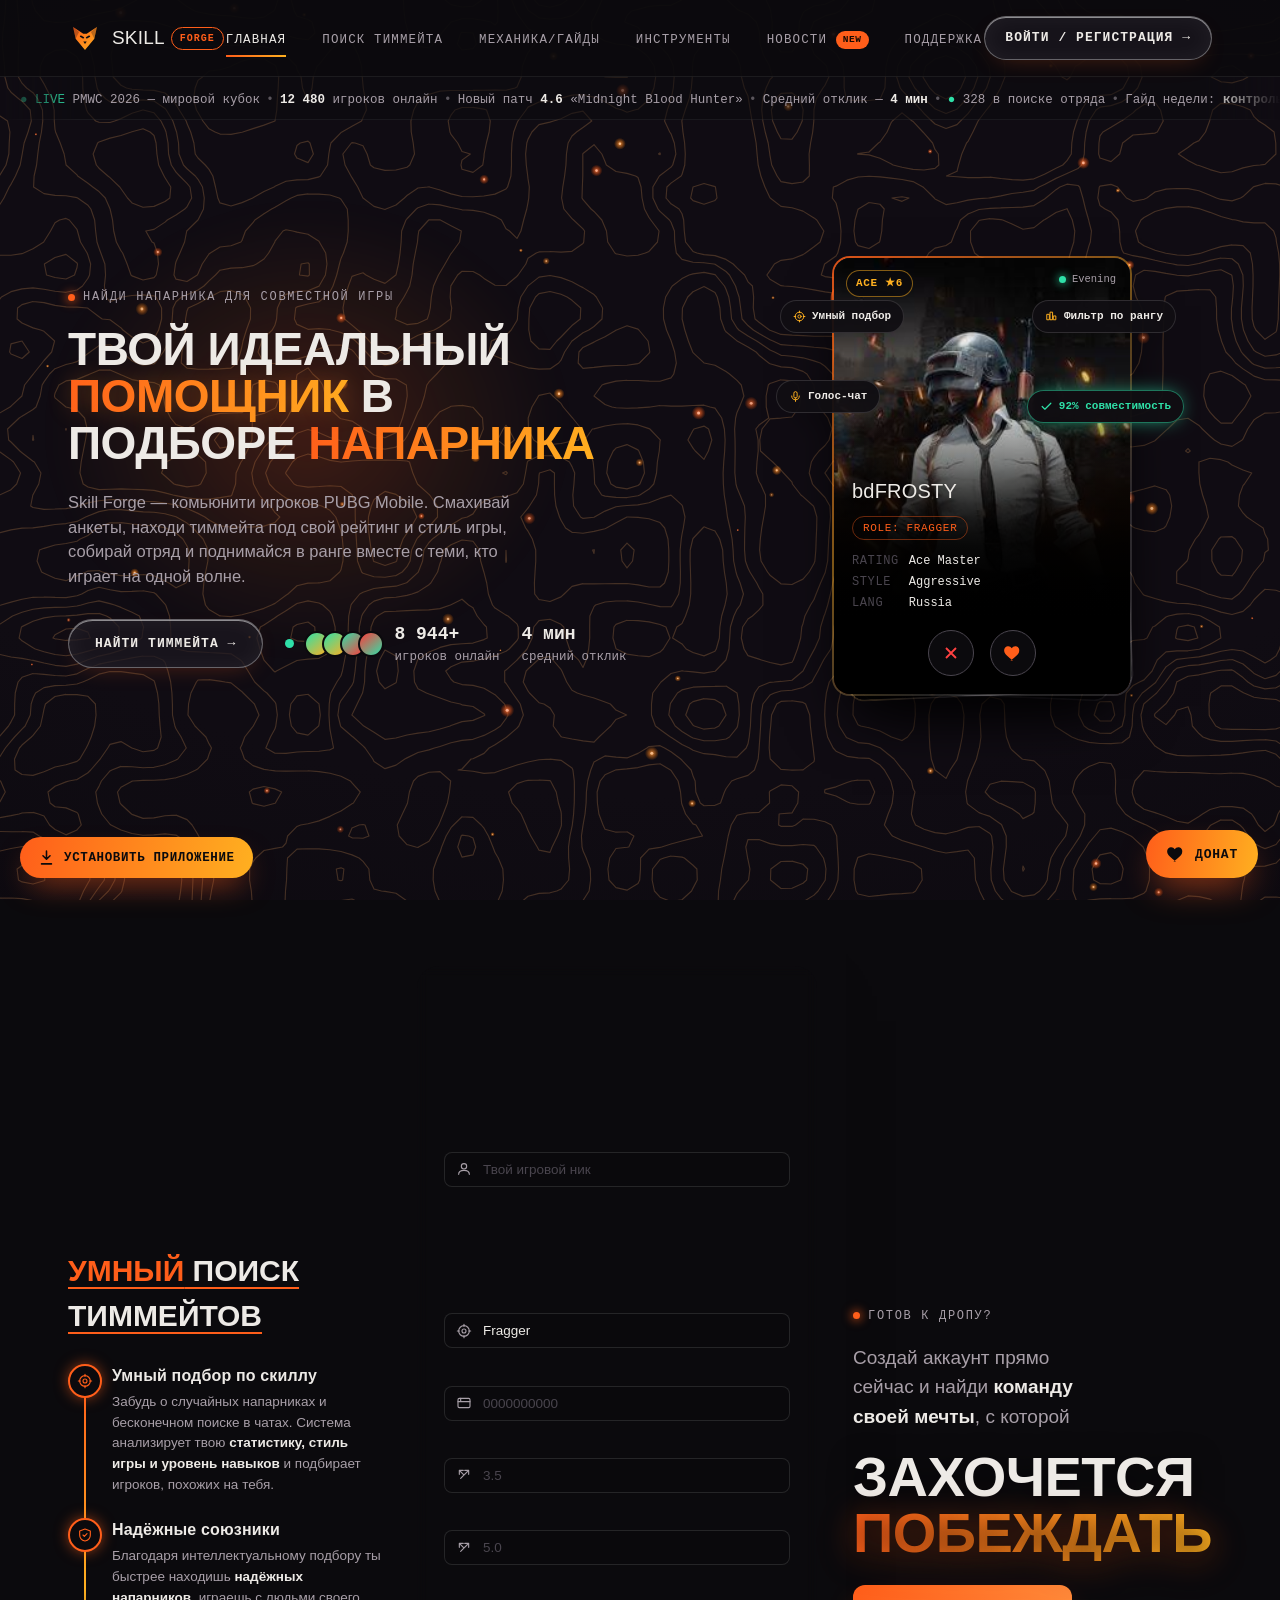
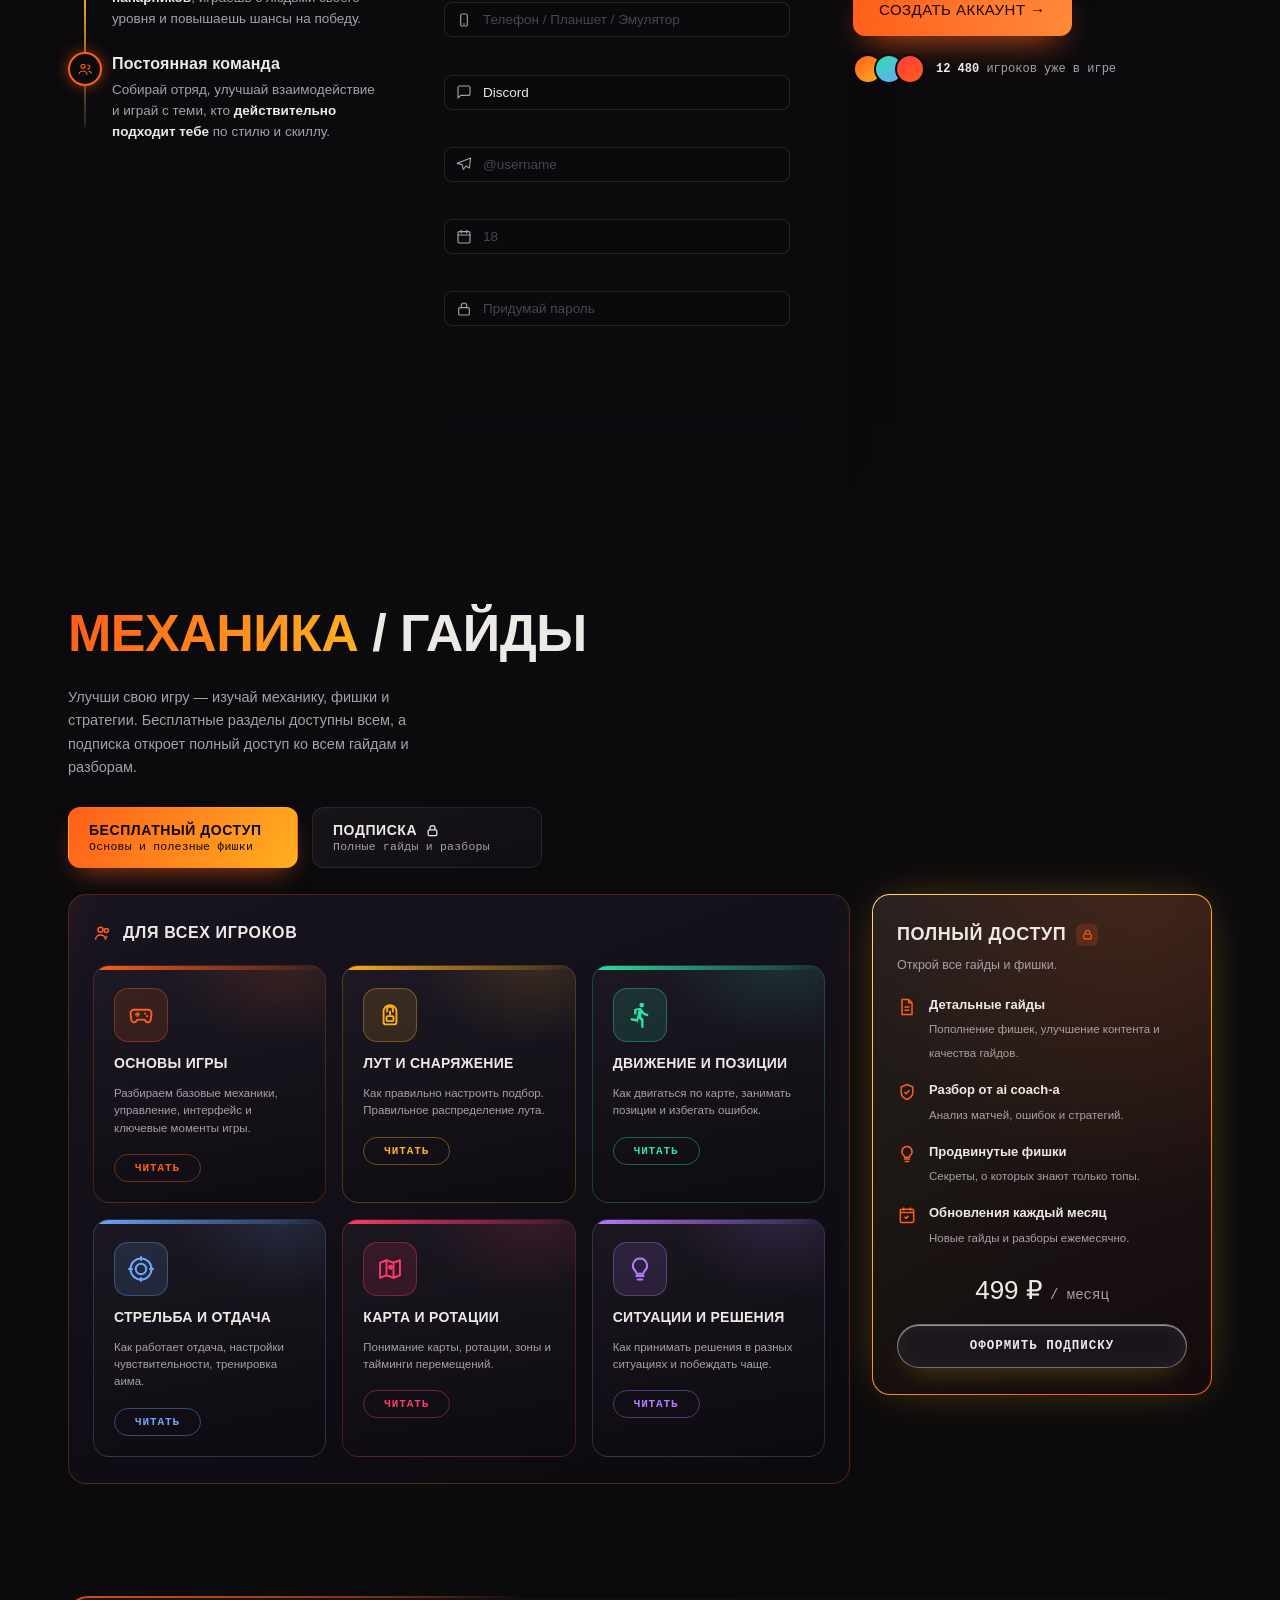
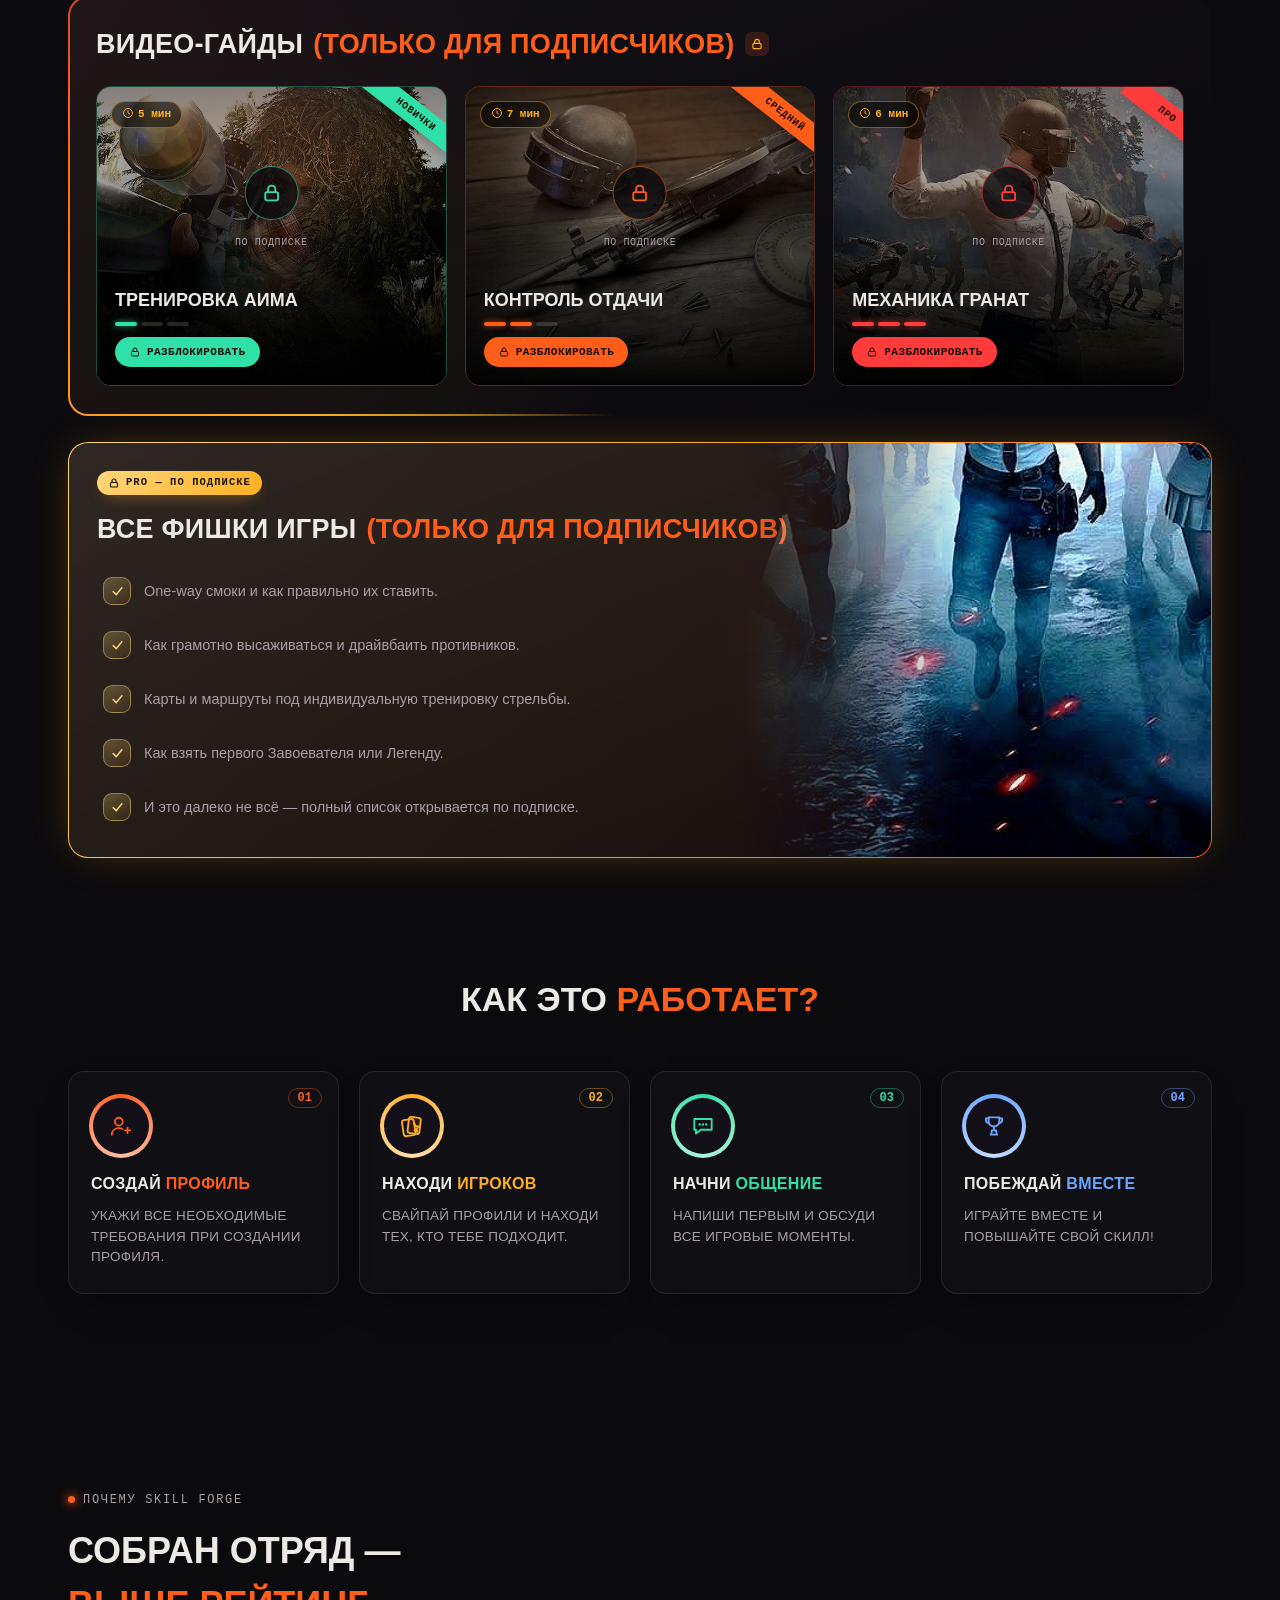
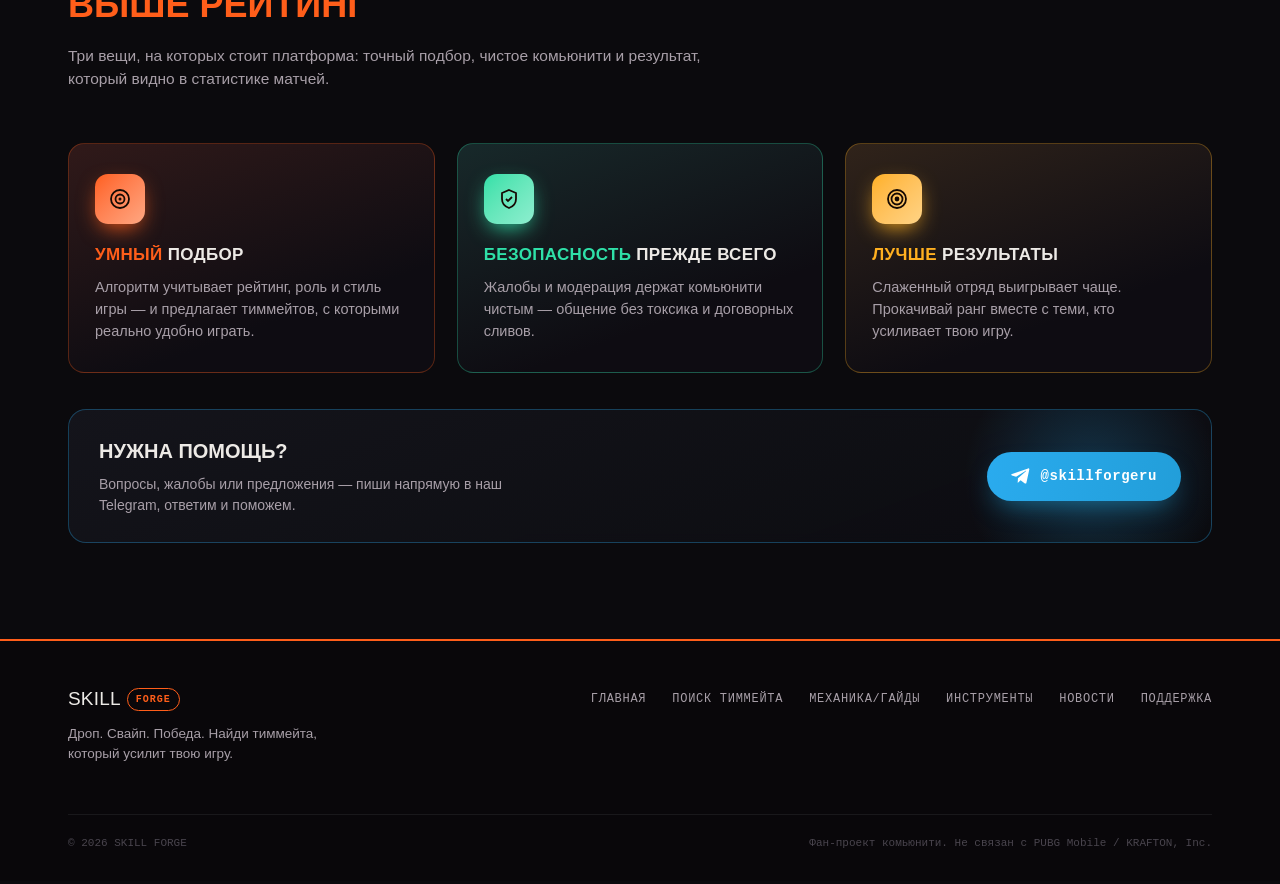
==== index.html @ 9597256e "Free guide 'Карта и ротации': read-modal content with highlighted key moments" ====
<!DOCTYPE html>
<html lang="ru">
<head>
<meta charset="UTF-8">
<meta name="viewport" content="width=device-width, initial-scale=1.0">
<meta http-equiv="Cache-Control" content="no-cache, no-store, must-revalidate">
<meta http-equiv="Pragma" content="no-cache">
<meta http-equiv="Expires" content="0">
<title>Skill Forge — найди тиммейта по скилу</title>
<meta name="description" content="Skill Forge — комьюнити игроков PUBG Mobile для подбора тиммейтов по рейтингу и стилю игры.">
<meta name="theme-color" content="#0b0a0d">
<link rel="manifest" href="manifest.json">
<link rel="icon" type="image/svg+xml" href="assets/favicon.svg">
<link rel="icon" type="image/png" sizes="192x192" href="assets/icon-192.png">
<link rel="apple-touch-icon" href="assets/apple-touch-icon.png">
<link rel="stylesheet" href="assets/site.css">
<script defer src="assets/site.js"></script>
<meta name="apple-mobile-web-app-capable" content="yes">
<meta name="mobile-web-app-capable" content="yes">
<meta name="apple-mobile-web-app-status-bar-style" content="black-translucent">
<meta name="apple-mobile-web-app-title" content="Skill Forge">
<meta property="og:type" content="website">
<meta property="og:site_name" content="Skill Forge">
<meta property="og:title" content="Skill Forge — найди тиммейта по скиллу в PUBG Mobile">
<meta property="og:description" content="Подбор напарников по рейтингу, роли и стилю игры. Плюс гайды, новости и киберспорт PUBG Mobile.">
<meta property="og:image" content="https://kostaysss.github.io/skill-forge/assets/og-image-fox.jpg">
<meta property="og:image:width" content="1200">
<meta property="og:image:height" content="630">
<meta property="og:url" content="https://kostaysss.github.io/skill-forge/">
<meta name="twitter:card" content="summary_large_image">
<meta name="twitter:title" content="Skill Forge — найди тиммейта по скиллу в PUBG Mobile">
<meta name="twitter:description" content="Подбор напарников по рейтингу, роли и стилю игры. Гайды, новости и киберспорт PUBG Mobile.">
<meta name="twitter:image" content="https://kostaysss.github.io/skill-forge/assets/og-image-fox.jpg">
<script>if('serviceWorker' in navigator){window.addEventListener('load',function(){navigator.serviceWorker.register('sw.js').catch(function(){});});}</script>
<script>/* enable scroll-reveal hidden state before first paint (skip if reduced motion) */
if(!(window.matchMedia && window.matchMedia('(prefers-reduced-motion: reduce)').matches)){document.documentElement.classList.add('reveal-on');}</script>
<style>
  :root{
    --void:#0b0a0d;
    --gunmetal:#17151a;
    --gunmetal-2:#211d24;
    --steel:#4a454e;
    --bone:#edeae6;
    --ash:#a89fa8;
    --signal:#ff5e1a;
    --ember:#ffb020;
    --alert:#ff4141;
    --intel:#2fe0a8;
    --grid-line: rgba(237,234,230,0.05);
    --font-display: "Arial Black", "Haettenschweiler", "Franklin Gothic Bold", "Segoe UI", sans-serif;
    --font-body: -apple-system, "Segoe UI", Roboto, "Helvetica Neue", Arial, sans-serif;
    --font-mono: "SF Mono", "Cascadia Code", "Consolas", "Roboto Mono", ui-monospace, monospace;
  }

  *{box-sizing:border-box;}
  html,body{margin:0;padding:0;}
  html{scroll-behavior:smooth;}
  .profile-card{scroll-margin-top:96px;}
  body{
    background:var(--void);
    color:var(--bone);
    font-family:var(--font-body);
    line-height:1.5;
    overflow-x:hidden;
    -webkit-font-smoothing:antialiased;
  }
  /* viewport-fixed base glow as its own layer (cheap: composited once, no scroll repaint) */
  body::before{content:"";position:fixed;inset:0;z-index:-3;pointer-events:none;
    background:radial-gradient(150% 120% at 50% 38%, #100c13 42%, #08070b 100%);}

  /* ---------- SITE BACKGROUND: topographic pattern behind embers ---------- */
  .bg-topo{position:fixed;inset:0;z-index:-2;pointer-events:none;opacity:0.22;}
  .bg-topo svg{position:absolute;inset:0;width:100%;height:100%;display:block;}
  .ember-global{
    position:fixed;inset:0;z-index:-1;
    width:100%;height:100%;
    pointer-events:none;
  }
  img{max-width:100%;display:block;}
  a{color:inherit;}
  button{font-family:inherit;}
  ::selection{background:var(--signal);color:var(--void);}

  a:focus-visible,button:focus-visible{
    outline:2px solid var(--ember);
    outline-offset:3px;
    border-radius:2px;
  }

  .wrap{
    max-width:1240px;
    margin:0 auto;
    padding:0 clamp(20px,4vw,48px);
  }

  .eyebrow{
    font-family:var(--font-mono);
    font-size:12px;
    letter-spacing:0.14em;
    text-transform:uppercase;
    color:var(--ash);
    display:inline-flex;
    align-items:center;
    gap:8px;
  }
  .eyebrow::before{
    content:"";
    width:7px;height:7px;
    border-radius:50%;
    background:var(--signal);
    box-shadow:0 0 10px 2px rgba(255,94,26,0.6);
  }

  .btn{
    font-family:var(--font-mono);
    font-size:13px;
    font-weight:700;
    letter-spacing:0.08em;
    text-transform:uppercase;
    text-decoration:none;
    border:none;
    cursor:pointer;
    display:inline-flex;
    align-items:center;
    gap:10px;
    padding:14px 26px;
    border-radius:999px;
    transition:transform .15s ease, filter .15s ease;
  }
  .btn:hover{transform:translateY(-2px);}
  .btn:active{transform:translateY(0);}
  /* glass buttons — transparent */
  .btn-primary{
    background:rgba(28,24,32,0.72);
    color:var(--bone);
    border:1px solid rgba(255,255,255,0.34);
    box-shadow:inset 0 1px 0 rgba(255,255,255,0.5), inset 0 0 22px rgba(255,255,255,0.05), 0 8px 24px -12px rgba(255,94,26,0.35);
  }
  .btn-primary:hover{background:rgba(255,94,26,0.16);border-color:rgba(255,255,255,0.55);}
  .btn-ghost{
    background:rgba(24,22,28,0.6);
    color:var(--bone);
    border:1px solid rgba(255,255,255,0.22);
    box-shadow:inset 0 1px 0 rgba(255,255,255,0.28);
  }
  .btn-ghost:hover{border-color:rgba(255,94,26,0.6);background:rgba(255,255,255,0.09);}

  /* ---------- NAV ---------- */
  .nav{
    position:sticky;top:0;z-index:200;
    background:rgba(11,10,13,0.94);
    border-bottom:1px solid rgba(237,234,230,0.08);
  }
  .nav .wrap{
    display:flex;align-items:center;justify-content:space-between;
    height:76px;
  }
  .brand{display:flex;align-items:center;gap:10px;text-decoration:none;}
  .brand-mark{width:34px;height:34px;flex:none;}
  .brand-word{
    font-family:var(--font-display);
    font-size:19px;
    letter-spacing:0.01em;
    color:var(--bone);
    display:flex;
    align-items:center;
    gap:6px;
  }
  .brand-word .tag{
    font-family:var(--font-mono);
    font-size:10px;
    font-weight:700;
    letter-spacing:0.1em;
    color:var(--signal);
    border:1px solid var(--signal);
    border-radius:999px;
    padding:3px 8px;
  }

  .nav-links{
    display:flex;gap:36px;list-style:none;margin:0;padding:0;
  }
  .nav-links a{
    font-family:var(--font-mono);
    font-size:12.5px;
    letter-spacing:0.09em;
    text-transform:uppercase;
    text-decoration:none;
    color:var(--ash);
    position:relative;
    padding-bottom:4px;
  }
  .nav-links a:hover{color:var(--bone);}
  .nav-links a.active{color:var(--bone);}
  .nav-links a.active::after{
    content:"";
    position:absolute;left:0;right:0;bottom:-6px;
    height:2px;
    background:linear-gradient(90deg,var(--signal),var(--ember));
  }
  .nav-actions{display:flex;align-items:center;gap:18px;}
  .nav-burger{display:none;background:none;border:1px solid var(--steel);color:var(--bone);padding:8px 10px;}

  @media (max-width:860px){
    .nav-links{display:none;}
    .nav-burger{display:inline-flex;}
  }

  /* ---------- HERO ---------- */
  .hero{
    position:relative;
    isolation:isolate;
    padding:76px 0 120px;
    background:transparent;
    overflow:hidden;
  }
  .hero .wrap{
    position:relative;
    display:grid;
    grid-template-columns:minmax(0,1fr) 460px;
    gap:40px;
    align-items:center;
  }
  @media (max-width:980px){
    .hero .wrap{grid-template-columns:1fr;}
  }

  .hero-copy h1{
    font-family:var(--font-display);
    font-size:clamp(28px,4vw,46px);
    line-height:1.03;
    letter-spacing:-0.01em;
    text-transform:uppercase;
    margin:18px 0 22px;
    text-wrap:balance;
  }
  .flame-text{
    background:linear-gradient(100deg,var(--signal),var(--ember));
    -webkit-background-clip:text;
    background-clip:text;
    color:transparent;
  }
  .hero-copy p{
    max-width:52ch;
    color:var(--ash);
    font-size:16.5px;
    margin:0 0 30px;
  }
  .hero-cta-row{display:flex;flex-wrap:wrap;align-items:center;gap:22px;}
  .hero-stats{
    display:flex;gap:22px;
    font-family:var(--font-mono);
    font-size:12.5px;
    color:var(--ash);
  }
  .hero-stats b{
    display:block;
    color:var(--bone);
    font-size:18px;
    font-variant-numeric:tabular-nums;
  }
  /* (4) forge glow behind title */
  .hero-forge{position:absolute;left:-4%;top:0;width:56%;height:82%;pointer-events:none;
    background:radial-gradient(closest-side,rgba(255,94,26,.20),rgba(255,120,20,.06) 46%,transparent 72%);filter:blur(14px);
    animation:heroBreathe 5.5s ease-in-out infinite;}
  @keyframes heroBreathe{0%,100%{opacity:.68;transform:scale(1);}50%{opacity:1;transform:scale(1.06);}}
  /* (1) role flip */
  .role-flip{display:inline-block;}
  .role-flip .rw{display:inline-block;background:linear-gradient(100deg,var(--signal),var(--ember));-webkit-background-clip:text;background-clip:text;color:transparent;animation:roleIn .5s ease;}
  @keyframes roleIn{0%{opacity:0;transform:translateY(.32em) rotateX(-40deg);}100%{opacity:1;transform:translateY(0) rotateX(0);}}
  /* (2) ignite on load */
  .flame-text.ignite{opacity:0;animation:heroIgnite .85s ease .1s forwards;}
  @keyframes heroIgnite{0%{opacity:0;filter:blur(7px);}60%{opacity:1;filter:blur(0);}100%{opacity:1;filter:blur(0);text-shadow:0 0 22px rgba(255,140,40,.3);}}
  /* (3) live online panel */
  .hero-online{display:flex;align-items:center;gap:10px;}
  .on-dot{width:9px;height:9px;border-radius:50%;background:var(--intel);flex-shrink:0;animation:onPulse 1.8s infinite;}
  @keyframes onPulse{0%{box-shadow:0 0 0 0 rgba(47,224,168,.5);}70%{box-shadow:0 0 0 8px rgba(47,224,168,0);}100%{box-shadow:0 0 0 0 rgba(47,224,168,0);}}
  .on-ava{display:flex;}
  .on-ava i{width:26px;height:26px;border-radius:50%;border:2px solid var(--void);margin-left:-8px;display:block;transition:transform .4s ease;}
  .on-ava i:first-child{margin-left:0;}
  @media (prefers-reduced-motion:reduce){
    .hero-forge,.on-dot{animation:none;}
    .flame-text.ignite{opacity:1;animation:none;}
    .role-flip .rw{animation:none;}
  }

  /* ---------- CARD STAGE ---------- */
  .stage{
    position:relative;
    height:560px;
    display:flex;
    align-items:center;
    justify-content:center;
  }
  .deck{
    position:relative;
    width:300px;height:440px;
    perspective:1100px;
  }
  /* floating feature badges around the deck (variant B) */
  .deck-fx{position:relative;width:300px;height:440px;max-width:100%;}
  .deck-fx .fb{position:absolute;z-index:20;display:inline-flex;align-items:center;gap:6px;white-space:nowrap;
    font-family:var(--font-mono);font-size:11px;font-weight:700;color:var(--bone);
    background:rgba(16,14,19,.94);border:1px solid rgba(237,234,230,.14);border-radius:20px;padding:7px 12px;
    box-shadow:0 12px 30px -14px #000;animation:deckFloat 4s ease-in-out infinite;}
  .deck-fx .fb svg{width:13px;height:13px;color:var(--ember);}
  .deck-fx .fb.match{color:var(--intel);border-color:rgba(47,224,168,.5);box-shadow:0 0 20px -6px var(--intel);}
  .deck-fx .fb.match svg{color:var(--intel);}
  @keyframes deckFloat{0%,100%{transform:translateY(0);}50%{transform:translateY(-8px);}}
  @media (prefers-reduced-motion:reduce){.deck-fx .fb{animation:none;}}
  @media (max-width:980px){.deck-fx .fb{display:none;}}
  .card{
    position:absolute;inset:0;
    border-radius:18px;
    border:2px solid transparent;
    background:
      linear-gradient(160deg, #1a1620 0%, #0a0810 60%, #000 100%) padding-box,
      linear-gradient(135deg, rgba(255,94,26,0.85), rgba(255,176,32,0.45) 42%, rgba(237,234,230,0.14) 72%) border-box;
    box-shadow:0 30px 60px -20px rgba(0,0,0,0.7);
    overflow:hidden;
    transition:transform 1.1s cubic-bezier(.22,.61,.28,1), opacity .3s ease-out, filter .3s ease-out;
    transform-style:preserve-3d;
    display:flex;
    flex-direction:column;
  }
  .card.leaving-right{transform:translate(520px,-24px) rotate(20deg) scale(0.9) !important;opacity:0;filter:blur(4px);}
  .card.leaving-left{transform:translate(-520px,-24px) rotate(-20deg) scale(0.9) !important;opacity:0;filter:blur(4px);}

  /* lively top card: animated glow border + cursor shine */
  .card.is-top{
    animation:cardGlow 3.4s ease-in-out infinite;
  }
  @keyframes cardGlow{
    0%,100%{box-shadow:0 30px 60px -20px rgba(0,0,0,0.7), 0 0 16px rgba(255,94,26,0.18);}
    50%{box-shadow:0 30px 60px -20px rgba(0,0,0,0.7), 0 0 36px rgba(255,94,26,0.42);}
  }
  .card.is-top::after{
    content:"";position:absolute;inset:0;z-index:6;pointer-events:none;
    border-radius:16px;
    background:radial-gradient(circle 200px at var(--mx,50%) var(--my,-10%), rgba(255,255,255,0.16), transparent 62%);
    opacity:0;transition:opacity .25s ease;
  }
  .card.is-top:hover::after{opacity:1;}
  @media (prefers-reduced-motion: reduce){
    .card.is-top{animation:none;}
  }

  .card-portrait{
    position:absolute;inset:0;
    background:
      radial-gradient(circle at 50% 30%, rgba(255,94,26,0.22), transparent 60%),
      linear-gradient(200deg, var(--steel), var(--void) 75%);
  }
  .card-portrait::after{display:none;}
  .card-portrait svg{
    position:absolute;top:36%;left:50%;
    transform:translate(-50%,-50%);
    width:64px;height:64px;color:rgba(237,234,230,0.55);
  }
  .card-photo{
    position:absolute;inset:0;
    width:100%;height:100%;
    object-fit:cover;
    object-position:50% 22%;
  }
  /* fade the photo itself into pure black toward the bottom */
  .card-portrait .photo-fade{
    position:absolute;inset:0;z-index:1;pointer-events:none;
    background:linear-gradient(180deg, transparent 0%, transparent 30%, rgba(0,0,0,0.35) 48%, rgba(0,0,0,0.85) 66%, #000 82%);
  }
  .rank-badge{
    position:absolute;top:12px;left:12px;
    font-family:var(--font-mono);
    font-size:11px;font-weight:700;letter-spacing:0.06em;
    background:rgba(11,10,13,0.65);
    border:1px solid rgba(255,176,32,0.5);
    color:var(--ember);
    padding:4px 9px;
    border-radius:999px;
    z-index:2;
  }
  .status-dot{
    position:absolute;top:14px;right:14px;
    display:flex;align-items:center;gap:6px;
    font-family:var(--font-mono);font-size:10.5px;color:var(--ash);
    z-index:2;
  }
  .status-dot::before{
    content:"";width:7px;height:7px;border-radius:50%;
    background:var(--intel);
    box-shadow:0 0 8px 1px rgba(47,224,168,0.7);
  }

  .card-info{
    position:absolute;left:0;right:0;bottom:0;
    min-height:60%;
    padding:70px 18px 18px;
    display:flex;flex-direction:column;gap:10px;
    background:linear-gradient(180deg, transparent 0%, rgba(0,0,0,0.25) 20%, rgba(0,0,0,0.72) 44%, rgba(0,0,0,0.94) 66%, #000 100%);
    z-index:2;
  }
  .card-info .nick{
    font-family:var(--font-display);
    font-size:20px;
    letter-spacing:0.01em;
    text-transform:none;
  }
  .role-pill{
    align-self:flex-start;
    font-family:var(--font-mono);
    font-size:11px;letter-spacing:0.06em;text-transform:uppercase;
    color:var(--signal);
    border:1px solid rgba(255,94,26,0.4);
    padding:3px 10px;border-radius:999px;
  }
  .stat-row{
    display:grid;
    grid-template-columns:auto 1fr;
    gap:3px 10px;
    font-family:var(--font-mono);
    font-size:12px;
    color:var(--ash);
    margin-top:2px;
  }
  .stat-row span:nth-child(odd){color:var(--steel);text-transform:uppercase;letter-spacing:0.05em;}
  .stat-row span:nth-child(even){color:var(--bone);}

  .card-actions{
    margin-top:auto;
    display:flex;justify-content:center;gap:16px;
    padding-top:8px;
  }
  .act{
    width:46px;height:46px;border-radius:50%;
    display:flex;align-items:center;justify-content:center;
    border:1px solid var(--steel);
    background:var(--void);
    cursor:pointer;
    transition:transform .15s ease, border-color .15s ease, background .15s ease;
  }
  .act svg{width:20px;height:20px;}
  .act.pass{color:var(--alert);}
  .act.pass:hover{border-color:var(--alert);transform:scale(1.08);}
  .act.like{color:var(--signal);}
  .act.like:hover{border-color:var(--signal);background:rgba(255,94,26,0.08);transform:scale(1.08);}
  .act:disabled{opacity:0.4;cursor:default;transform:none;}

  /* ---------- SEARCH / PROFILE ---------- */
  .search{
    position:relative;
    background:transparent;
    padding:90px 0 100px;
    overflow:hidden;
  }
  .search .wrap{
    position:relative;
    display:grid;
    grid-template-columns:1fr 400px 1fr;
    gap:36px;
    align-items:center;
  }
  @media (max-width:1080px){
    .search .wrap{grid-template-columns:1fr;gap:48px;justify-items:center;text-align:center;}
  }

  .search-copy h2{
    font-family:var(--font-display);
    font-size:clamp(22px,2.6vw,30px);
    text-transform:uppercase;
    margin:0 0 26px;
    text-decoration:underline;
    text-decoration-color:var(--signal);
    text-underline-offset:6px;
    text-decoration-thickness:2px;
    text-wrap:balance;
  }
  .search-copy h2 em{color:var(--signal);font-style:normal;}
  /* timeline presentation (variant D) */
  .search-timeline{position:relative;padding-left:44px;max-width:46ch;}
  .search-timeline::before{content:"";position:absolute;left:16px;top:16px;bottom:16px;width:2px;background:linear-gradient(180deg,var(--signal),var(--ember) 60%,rgba(74,69,78,.4));}
  @media (max-width:1080px){.search-timeline{margin-inline:auto;}}
  .search-point{
    position:relative;margin-bottom:22px;text-align:left;
  }
  .search-point:last-child{margin-bottom:0;}
  .search-point .pico{
    position:absolute;left:-44px;top:0;width:34px;height:34px;flex:none;
    padding:7px;border-radius:50%;color:var(--signal);
    background:var(--void);border:2px solid var(--signal);
    box-shadow:0 0 14px rgba(255,94,26,0.55);
  }
  .search-point .pt-t{display:block;font-family:var(--font-display);font-size:16px;letter-spacing:.01em;color:var(--bone);margin-bottom:4px;}
  .search-point p{
    margin:0;color:var(--ash);font-size:13.5px;line-height:1.55;
  }
  .search-point p b{color:var(--bone);font-weight:700;}

  .profile-card{
    position:relative;
    width:100%;max-width:400px;
    border-radius:22px;
    padding:26px 26px 30px;
    background:linear-gradient(160deg, rgba(44,39,50,0.34), rgba(16,14,20,0.5));
    backdrop-filter:blur(6px) saturate(1.1);
    -webkit-backdrop-filter:blur(6px) saturate(1.1);
    border:1px solid rgba(255,255,255,0.16);
    box-shadow:
      0 30px 70px -25px rgba(0,0,0,0.85),
      inset 0 1px 0 rgba(255,255,255,0.22),
      inset 0 0 30px rgba(255,176,32,0.04);
    overflow:hidden;
    text-align:left;
  }
  .profile-card::after{
    content:"";position:absolute;inset:0;
    background:
      linear-gradient(135deg, rgba(255,255,255,0.1) 0%, transparent 30%),
      radial-gradient(circle at 82% 16%, rgba(255,94,26,0.16), transparent 55%);
    pointer-events:none;
    z-index:1;
    mix-blend-mode:screen;
  }
  /* slanted header banner (variant C) */
  .profile-head{
    position:relative;z-index:2;
    display:flex;align-items:center;gap:10px;
    font-family:var(--font-display);
    font-size:17px;letter-spacing:0.08em;text-transform:uppercase;
    color:var(--void);
    margin:-26px -26px 20px;
    padding:22px 26px 32px;
    background:linear-gradient(115deg, var(--signal), var(--ember));
    clip-path:polygon(0 0, 100% 0, 100% 70%, 0 100%);
    box-shadow:0 10px 26px -14px rgba(255,94,26,0.6);
  }
  .profile-head svg{width:21px;height:21px;color:var(--void);}
  .profile-form{position:relative;z-index:1;display:flex;flex-direction:column;gap:14px;}
  .profile-form[hidden]{display:none !important;}
  .pfield{display:flex;flex-direction:column;gap:6px;}
  .pfield label{
    font-family:var(--font-mono);
    font-size:11.5px;letter-spacing:0.05em;
    color:var(--ash);text-transform:uppercase;
  }
  .pfield input, .pfield select{
    font-family:var(--font-body);
    font-size:13.5px;
    color:var(--bone);
    background:rgba(11,10,13,0.55);
    border:1px solid rgba(237,234,230,0.12);
    border-radius:8px;
    padding:9px 12px;
    outline:none;
    transition:border-color .15s ease, box-shadow .15s ease;
  }
  .pfield input::placeholder{color:var(--steel);}
  .pfield input:focus, .pfield select:focus{
    border-color:var(--signal);
    box-shadow:0 0 0 3px rgba(255,94,26,0.14);
  }
  .pf-in{position:relative;width:100%;}
  .pf-in .pf-ic{position:absolute;left:12px;top:50%;transform:translateY(-50%);width:16px;height:16px;color:var(--ash);pointer-events:none;transition:color .15s ease;z-index:1;}
  .pf-in input, .pf-in select{width:100%;padding-left:38px;}
  .pf-in:focus-within .pf-ic{color:var(--signal);}
  .pfield select{appearance:none;cursor:pointer;
    background-image:linear-gradient(45deg,transparent 50%,var(--ash) 50%),linear-gradient(135deg,var(--ash) 50%,transparent 50%);
    background-position:calc(100% - 16px) 50%, calc(100% - 11px) 50%;
    background-size:5px 5px, 5px 5px;background-repeat:no-repeat;
  }
  .profile-form .btn{margin-top:8px;justify-content:center;}

  .photo-up{display:flex;align-items:center;gap:12px;}
  .photo-thumb{width:52px;height:52px;border-radius:12px;flex:none;background:rgba(11,10,13,0.6) center/cover no-repeat;border:1px solid rgba(237,234,230,0.14);}
  .photo-pick{font-family:var(--font-mono);font-size:12px;letter-spacing:0.05em;text-transform:uppercase;color:var(--bone);background:var(--gunmetal-2);border:1px solid var(--steel);border-radius:999px;padding:9px 16px;cursor:pointer;transition:border-color .15s ease;}
  .photo-pick:hover{border-color:var(--signal);}

  .search-cta{
    position:relative;
    display:flex;align-items:center;
    min-height:320px;
  }
  .cta-inner{
    position:relative;z-index:1;
    display:flex;flex-direction:column;align-items:flex-start;
    gap:18px;
    max-width:360px;
  }
  .cta-lead{
    margin:0;
    font-size:clamp(15px,1.5vw,19px);
    line-height:1.55;
    font-weight:500;
    color:var(--ash);
    max-width:26ch;
    text-wrap:balance;
  }
  .cta-lead b{color:var(--bone);font-weight:700;}
  .cta-head{
    margin:0;
    font-family:var(--font-display);
    font-size:clamp(36px,4.4vw,56px);
    line-height:1.0;
    letter-spacing:-0.01em;
    text-transform:uppercase;
    color:var(--bone);
    text-wrap:balance;
    text-shadow:0 6px 28px rgba(0,0,0,0.7);
  }
  .cta-head em{
    display:inline-block;
    font-style:normal;
    background:linear-gradient(100deg,var(--signal),var(--ember));
    -webkit-background-clip:text;background-clip:text;color:transparent;
    filter:drop-shadow(0 2px 14px rgba(255,94,26,0.35));
  }
  .cta-btn{display:inline-flex;align-items:center;gap:9px;font-family:var(--font-display);font-size:15px;letter-spacing:.03em;text-transform:uppercase;padding:14px 26px;border-radius:12px;cursor:pointer;border:none;text-decoration:none;
    background:linear-gradient(100deg,var(--signal),#ff8a3a);color:#160a03;box-shadow:0 14px 34px -14px var(--signal);transition:transform .15s ease,box-shadow .2s ease;}
  .cta-btn:hover{transform:translateY(-2px);box-shadow:0 20px 42px -14px var(--signal);}
  .cta-proof{display:flex;align-items:center;gap:11px;}
  .cta-proof .cav{display:flex;}
  .cta-proof .cav i{width:30px;height:30px;border-radius:50%;border:2px solid var(--void);margin-left:-9px;display:block;}
  .cta-proof .cav i:first-child{margin-left:0;}
  .cta-proof span{font-family:var(--font-mono);font-size:12px;color:var(--ash);}
  .cta-proof b{color:var(--bone);}
  .cta-btn{margin-top:6px;}
  @media (max-width:1080px){
    .search-cta{justify-content:center;}
    .cta-inner{align-items:center;text-align:center;}
    .cta-lead{max-width:34ch;}
  }

  /* ---------- FAINT IMAGE DECOR (parachutes / crate / soldier) ---------- */
  /* subtle themed images scattered across section backgrounds */
  .bg-decor{
    position:absolute;
    pointer-events:none;user-select:none;
    z-index:0;
    opacity:0.3;
    filter:grayscale(0.28) brightness(0.82) contrast(1.03) drop-shadow(0 12px 22px rgba(0,0,0,0.5));
    will-change:transform;
  }
  .bg-decor.float-a{animation:paraFloat 10s ease-in-out infinite;}
  .bg-decor.float-b{animation:paraFloat 13s ease-in-out infinite reverse;}
  .bg-decor.float-c{animation:paraDrift 16s ease-in-out infinite;}
  @keyframes paraFloat{
    0%,100%{transform:translateY(0) rotate(-2deg);}
    50%{transform:translateY(-24px) rotate(2deg);}
  }
  @keyframes paraDrift{
    0%,100%{transform:translate(0,0) rotate(1.5deg);}
    50%{transform:translate(-16px,-20px) rotate(-2deg);}
  }
  @media (prefers-reduced-motion: reduce){
    .bg-decor{animation:none !important;}
  }
  /* keep section content above the faint decor */
  .hero .wrap,.search .wrap,.howto .wrap,.features .wrap{position:relative;z-index:1;}
  .features{overflow:hidden;}

  /* real soldier render behind the profile form */
  .profile-figure{
    position:absolute;inset:0;z-index:0;
    overflow:hidden;border-radius:20px;
  }
  .profile-figure img{
    position:absolute;inset:0;z-index:0;
    width:100%;height:100%;
    object-fit:cover;object-position:50% 18%;
    opacity:0.46;
    filter:brightness(0.58) contrast(1.2) saturate(0.95);
  }
  .profile-figure::before{
    content:"";position:absolute;inset:0;z-index:1;
    background:
      radial-gradient(ellipse 70% 50% at 60% 28%, rgba(255,120,30,0.3), transparent 60%),
      radial-gradient(ellipse 120% 80% at 50% 50%, transparent 45%, rgba(11,10,13,0.78) 100%);
  }
  .profile-card .profile-form,
  .profile-card .profile-head,
  .profile-card .pc-tabs{position:relative;z-index:2;}
  .profile-card::after{z-index:1;}
  /* login / register tab switch inside the card */
  .pc-tabs{
    display:flex;gap:6px;margin-bottom:18px;padding:5px;border-radius:12px;
    background:rgba(11,10,13,0.6);border:1px solid rgba(237,234,230,0.1);
  }
  .pc-tab{
    flex:1;font-family:var(--font-mono);font-size:12px;font-weight:700;letter-spacing:0.05em;text-transform:uppercase;
    padding:9px 10px;border-radius:8px;border:none;cursor:pointer;
    background:transparent;color:var(--ash);transition:background .18s ease,color .18s ease;
  }
  .pc-tab:hover{color:var(--bone);}
  .pc-tab.active{background:linear-gradient(120deg,var(--signal),var(--ember));color:var(--void);}
  .pc-error{margin:0;font-size:12.5px;color:#ff5b5b;font-family:var(--font-mono);}
  .pc-hint{margin:2px 0 0;font-size:12px;color:var(--ash);text-align:center;}
  /* darken form fields so they stay readable over the figure */
  .profile-card .pfield input,
  .profile-card .pfield select{
    background:rgba(11,10,13,0.72);
    backdrop-filter:blur(2px);
  }

  /* ---------- HOW IT WORKS (4 steps) ---------- */
  .howto{
    position:relative;
    background:transparent;
    padding:20px 0 96px;
    overflow:hidden;
  }
  .howto .wrap{position:relative;z-index:1;}
  .howto-title{
    font-family:var(--font-display);
    font-size:clamp(22px,3vw,34px);
    text-transform:uppercase;
    text-align:center;
    margin:0 0 46px;
  }
  .howto-title em{color:var(--signal);font-style:normal;}
  .howto-grid{
    display:grid;
    grid-template-columns:repeat(4,1fr);
    gap:20px;
    align-items:stretch;
  }
  @media (max-width:1080px){.howto-grid{grid-template-columns:repeat(2,1fr);gap:26px;}}
  @media (max-width:560px){.howto-grid{grid-template-columns:1fr;}}
  .hcell{position:relative;}
  .hstep{
    --c:var(--signal);
    position:relative;height:100%;
    background:rgba(22,20,27,0.5);
    backdrop-filter:blur(6px) saturate(1.1);-webkit-backdrop-filter:blur(6px) saturate(1.1);
    border:1px solid rgba(237,234,230,0.1);
    border-radius:16px;
    padding:24px 22px 26px;
    overflow:hidden;
    box-shadow:0 16px 34px -18px rgba(0,0,0,0.75);
    transition:transform .28s cubic-bezier(.2,.8,.2,1), border-color .28s ease, box-shadow .28s ease;
  }
  .hsweep,.htick,.harrow{display:none !important;}
  /* animated scan-line sweep across the top */
  .hsweep{
    position:absolute;top:0;left:16px;right:16px;height:3px;
    border-radius:0 0 3px 3px;overflow:hidden;
    background:rgba(255,94,26,0.15);z-index:3;pointer-events:none;
    transition:left .28s ease, right .28s ease, background .28s ease;
  }
  .hsweep::after{
    content:"";position:absolute;top:0;left:-40%;width:40%;height:100%;
    background:linear-gradient(90deg, transparent, var(--ember), var(--signal), transparent);
    animation:hsweep 2.6s linear infinite;
  }
  @keyframes hsweep{0%{left:-40%;}100%{left:100%;}}
  /* corner ticks */
  .htick{position:absolute;width:9px;height:9px;border-color:var(--signal);pointer-events:none;z-index:3;transition:width .28s ease, height .28s ease, box-shadow .28s ease;}
  .htick.ht1{top:12px;left:12px;border-top:2px solid;border-left:2px solid;border-radius:4px 0 0 0;}
  .htick.ht2{bottom:12px;right:12px;border-bottom:2px solid;border-right:2px solid;border-radius:0 0 4px 0;}
  .hcell:hover .hstep{
    transform:translateY(-6px);
    border-color:color-mix(in srgb, var(--c) 45%, transparent);
    box-shadow:0 26px 44px -18px rgba(0,0,0,0.8), 0 0 26px -14px var(--c);
  }
  .hstep .hhead{
    display:block;
    margin-bottom:16px;
  }
  .hstep .hnum{
    position:absolute;top:16px;right:16px;z-index:2;
    font-family:var(--font-mono);
    font-size:12px;font-weight:700;line-height:1;
    background:none;-webkit-background-clip:border-box;background-clip:border-box;
    color:var(--c);-webkit-text-fill-color:var(--c);
    border:1px solid color-mix(in srgb, var(--c) 40%, transparent);border-radius:20px;padding:3px 9px;
    font-variant-numeric:tabular-nums;text-shadow:none;
  }
  /* lively icon badge */
  .hicon-badge{
    position:relative;
    width:60px;height:60px;flex:none;
    display:flex;align-items:center;justify-content:center;
    border-radius:50%;
    color:var(--c);background:none;border:none;box-shadow:none;
    transition:transform .28s cubic-bezier(.2,.8,.2,1);
  }
  .hicon-badge::before{
    content:"";position:absolute;inset:-2px;border-radius:50%;
    background:conic-gradient(from 0deg, var(--c), color-mix(in srgb, var(--c) 40%, #fff), var(--c));
    animation:hembSpin 5s linear infinite;
  }
  .hicon-badge::after{content:"";position:absolute;inset:2px;border-radius:50%;background:#141019;}
  .hicon-badge svg{width:26px;height:26px;position:relative;z-index:1;}
  @keyframes hembSpin{to{transform:rotate(360deg);}}
  .hcell:hover .hicon-badge{transform:translateY(-2px) scale(1.06);}
  @media (prefers-reduced-motion: reduce){.hicon-badge::before{animation:none;}}
  .hstep h4{
    font-family:var(--font-body);
    font-size:16px;font-weight:800;text-transform:uppercase;letter-spacing:0.02em;
    margin:0 0 10px;
  }
  .hstep h4 em{color:var(--c);font-style:normal;}
  .hstep p{color:var(--ash);font-size:13.5px;margin:0;text-transform:uppercase;letter-spacing:0.02em;line-height:1.5;}
  /* connector node sitting cleanly in the gap (not clipped) */
  .harrow{
    position:absolute;right:-25px;top:50%;transform:translateY(-50%);
    width:30px;height:30px;border-radius:50%;z-index:5;
    display:flex;align-items:center;justify-content:center;
    background:linear-gradient(135deg, var(--signal), var(--ember));
    color:var(--void);
    box-shadow:0 6px 16px rgba(0,0,0,0.5), 0 0 12px rgba(255,94,26,0.35);
    border:2px solid #0e0c10;
  }
  .harrow svg{width:15px;height:15px;}
  @media (max-width:1080px){.harrow{display:none;}}
  @media (prefers-reduced-motion: reduce){
    .hicon-badge{animation:none;}
    .hsweep::after{animation:none;}
    .hstep,.hcell:hover .hstep{transition:none;}
  }

  /* ---------- GUIDES / MECHANICS ---------- */
  .guides{
    position:relative;
    background:transparent;
    padding:70px 0 96px;
    overflow:hidden;
  }
  .guides .wrap{position:relative;z-index:1;}
  .guides-figure{
    position:absolute;top:3%;right:1%;width:340px;max-width:40%;
    z-index:0;pointer-events:none;user-select:none;
    opacity:0.5;
    filter:brightness(0.9) contrast(1.05) saturate(0.9) drop-shadow(0 0 26px rgba(255,94,26,0.12));
    -webkit-mask-image:linear-gradient(180deg, #000 60%, transparent 96%);
    mask-image:linear-gradient(180deg, #000 60%, transparent 96%);
    animation:paraFloat 12s ease-in-out infinite;
  }
  @media (max-width:900px){.guides-figure{display:none;}}
  .guides-title{
    font-family:var(--font-display);
    font-size:clamp(30px,4.4vw,52px);
    text-transform:uppercase;
    letter-spacing:-0.01em;
    margin:0 0 14px;
    text-wrap:balance;
  }
  .guides-title span{color:var(--bone);}
  .guides-title .accent{
    background:linear-gradient(100deg,var(--signal),var(--ember));
    -webkit-background-clip:text;background-clip:text;color:transparent;
  }
  .guides-sub{
    max-width:46ch;color:var(--ash);font-size:14.5px;line-height:1.6;margin:0 0 28px;
  }

  .gtabs{display:flex;gap:14px;margin-bottom:26px;flex-wrap:wrap;}
  .gtab{
    position:relative;
    display:flex;flex-direction:column;align-items:flex-start;gap:2px;
    min-width:230px;
    padding:14px 20px;
    border-radius:12px;
    border:1px solid rgba(237,234,230,0.1);
    background:linear-gradient(160deg, rgba(33,29,36,0.6), rgba(17,15,19,0.85));
    color:var(--bone);
    font-family:var(--font-body);
    cursor:pointer;
    text-align:left;
    transition:transform .2s ease, border-color .2s ease, box-shadow .2s ease;
  }
  .gtab b{font-size:14px;font-weight:800;text-transform:uppercase;letter-spacing:0.04em;display:flex;align-items:center;gap:8px;}
  .gtab small{font-size:11.5px;color:var(--ash);font-family:var(--font-mono);letter-spacing:0.02em;}
  .gtab:hover{transform:translateY(-2px);border-color:rgba(255,94,26,0.4);}
  .gtab.active{
    background:linear-gradient(120deg, var(--signal), var(--ember));
    border-color:transparent;
    box-shadow:0 12px 26px -10px rgba(255,94,26,0.6);
  }
  .gtab.active b,.gtab.active small{color:var(--void);}
  .gtab .glock{width:15px;height:15px;}

  .guides-cols{
    display:grid;
    grid-template-columns:minmax(0,1fr) 340px;
    gap:22px;
    align-items:start;
  }
  @media (max-width:1000px){.guides-cols{grid-template-columns:1fr;}}

  .gpanel{
    position:relative;
    background:linear-gradient(160deg, rgba(20,18,24,0.72), rgba(10,9,13,0.82));
    border:1px solid rgba(237,234,230,0.08);
    border-radius:18px;
    padding:26px 24px;
    backdrop-filter:blur(6px);
    -webkit-backdrop-filter:blur(6px);
  }
  /* free-guides panel: diagonal light sweep (variant 4) */
  .gpanel:not(.gpro){position:relative;overflow:hidden;border:1px solid rgba(255,94,26,0.28);background:linear-gradient(160deg, #181420, #0b0a0e);backdrop-filter:none;-webkit-backdrop-filter:none;}
  .gpanel:not(.gpro)::before{
    content:"";position:absolute;z-index:0;top:-60%;left:-40%;width:32%;height:220%;
    transform:rotate(18deg);pointer-events:none;
    background:linear-gradient(90deg, transparent, rgba(255,176,32,0.16), rgba(255,94,26,0.10), transparent);
    animation:panelBeam 4.8s ease-in-out infinite;
  }
  .gpanel:not(.gpro) > *{position:relative;z-index:2;}
  @keyframes panelBeam{0%{left:-40%;}55%,100%{left:130%;}}
  .gpanel-title{
    display:flex;align-items:center;gap:10px;
    font-family:var(--font-body);font-weight:800;font-size:16px;
    text-transform:uppercase;letter-spacing:0.04em;color:var(--bone);
    margin:0 0 20px;
  }
  .gpanel-title svg{width:20px;height:20px;color:var(--signal);}

  .guide-grid{
    display:grid;grid-template-columns:repeat(3,1fr);gap:16px;
  }
  @media (max-width:760px){.guide-grid{grid-template-columns:repeat(2,1fr);}}
  @media (max-width:480px){.guide-grid{grid-template-columns:1fr;}}
  .gcard{
    --c:var(--signal);
    position:relative;
    display:flex;flex-direction:column;align-items:flex-start;text-align:left;gap:11px;
    padding:22px 20px 20px;
    border-radius:16px;
    background:linear-gradient(170deg, rgba(38,33,45,0.5), rgba(13,11,16,0.72));
    border:1px solid color-mix(in srgb, var(--c) 24%, transparent);
    overflow:hidden;
    transition:transform .24s cubic-bezier(.2,.8,.2,1), border-color .24s ease, box-shadow .24s ease;
  }
  .gcard::after{
    content:"";position:absolute;top:0;left:0;right:0;height:4px;
    background:linear-gradient(90deg, var(--c), transparent);
  }
  .gcard::before{
    content:"";position:absolute;inset:0;pointer-events:none;
    background:radial-gradient(160px 110px at 82% 0, var(--c), transparent 70%);
    opacity:.13;transition:opacity .24s ease;
  }
  .gcard > *{position:relative;z-index:1;}
  .gcard:hover{
    transform:translateY(-5px);
    border-color:color-mix(in srgb, var(--c) 55%, transparent);
    box-shadow:0 22px 40px -18px rgba(0,0,0,0.85), 0 0 26px -14px var(--c);
  }
  .gcard:hover::before{opacity:.3;}
  .gcard-ico{
    position:relative;
    width:54px;height:54px;display:flex;align-items:center;justify-content:center;
    border-radius:14px;
    color:var(--c);
    background:color-mix(in srgb, var(--c) 13%, transparent);
    border:1px solid color-mix(in srgb, var(--c) 34%, transparent);
    transition:transform .24s cubic-bezier(.2,.8,.2,1), background .24s ease, border-color .24s ease;
  }
  .gcard:hover .gcard-ico{
    transform:translateY(-2px) scale(1.05);
    background:color-mix(in srgb, var(--c) 22%, transparent);
    border-color:color-mix(in srgb, var(--c) 55%, transparent);
  }
  .gcard-ico svg{width:28px;height:28px;position:relative;z-index:1;}
  .gcard h4{margin:0;font-size:14px;font-weight:800;text-transform:uppercase;letter-spacing:0.02em;color:var(--bone);}
  .gcard p{margin:0;font-size:11.5px;color:var(--ash);line-height:1.5;}
  .read-btn{
    margin-top:6px;
    font-family:var(--font-mono);font-size:11px;font-weight:700;letter-spacing:0.08em;text-transform:uppercase;
    color:var(--c);
    background:transparent;
    border:1px solid color-mix(in srgb, var(--c) 40%, transparent);
    border-radius:999px;
    padding:7px 20px;cursor:pointer;
    transition:background .2s ease,border-color .2s ease,color .2s ease;
  }
  .read-btn:hover{background:var(--c);border-color:var(--c);color:#160a03;}

  /* read modal */
  .read-modal{position:fixed;inset:0;z-index:600;display:none;align-items:center;justify-content:center;padding:24px;
    background:rgba(6,5,8,.72);backdrop-filter:blur(4px);-webkit-backdrop-filter:blur(4px);}
  .read-modal.on{display:flex;}
  .read-dialog{position:relative;width:min(720px,100%);max-height:86vh;display:flex;flex-direction:column;
    background:linear-gradient(180deg,#151318,#100e13);border:1px solid rgba(255,94,26,.28);border-radius:20px;
    box-shadow:0 40px 90px -30px #000, 0 0 0 1px rgba(255,255,255,.03) inset;
    transform:translateY(14px) scale(.985);opacity:0;transition:transform .28s cubic-bezier(.2,.7,.3,1),opacity .28s ease;}
  .read-modal.on .read-dialog{transform:none;opacity:1;}
  .read-head{display:flex;align-items:center;gap:12px;padding:22px 26px 16px;border-bottom:1px solid rgba(237,234,230,.08);}
  .read-head .rh-ico{flex:0 0 auto;width:42px;height:42px;border-radius:12px;display:flex;align-items:center;justify-content:center;
    color:var(--signal);background:rgba(255,94,26,.12);border:1px solid rgba(255,94,26,.3);}
  .read-head .rh-ico svg{width:24px;height:24px;}
  .read-head h3{margin:0;font-family:var(--font-display);font-size:20px;text-transform:uppercase;letter-spacing:.01em;color:var(--bone);}
  .read-head .rh-tag{margin-top:2px;font-family:var(--font-mono);font-size:10.5px;letter-spacing:.1em;text-transform:uppercase;color:var(--signal);}
  .read-close{position:absolute;top:16px;right:16px;width:34px;height:34px;border-radius:50%;cursor:pointer;
    border:1px solid rgba(237,234,230,.14);background:rgba(255,255,255,.04);color:var(--ash);
    display:flex;align-items:center;justify-content:center;transition:background .2s,color .2s,border-color .2s;}
  .read-close:hover{background:rgba(255,94,26,.16);color:var(--signal);border-color:rgba(255,94,26,.5);}
  .read-close svg{width:16px;height:16px;}
  .read-body{padding:20px 26px 26px;overflow-y:auto;}
  .read-body p{margin:0 0 15px;font-size:14.5px;line-height:1.72;color:#d8d2d8;}
  .read-body p:last-child{margin-bottom:0;}
  .read-body .hl{color:var(--bone);font-weight:700;background:linear-gradient(180deg,transparent 62%,rgba(255,94,26,.28) 62%);
    padding:0 2px;border-radius:2px;}
  @media (max-width:640px){
    .read-modal{padding:14px;}
    .read-dialog{border-radius:16px;max-height:90vh;}
    .read-head{padding:18px 18px 14px;}
    .read-head h3{font-size:17px;}
    .read-body{padding:16px 18px 20px;}
    .read-body p{font-size:13.5px;}
  }

  /* pro panel — gold gradient border + glow (variant A) */
  .gpro{
    border:1.5px solid transparent;
    border-radius:18px;
    backdrop-filter:none;-webkit-backdrop-filter:none;
    background:
      radial-gradient(circle at 80% 0%, rgba(255,94,26,0.14), transparent 55%) padding-box,
      linear-gradient(160deg, rgba(24,20,27,0.94), rgba(9,8,12,0.96)) padding-box,
      linear-gradient(135deg, #ffd77a, var(--ember) 42%, var(--signal) 82%) border-box;
    box-shadow:0 0 48px -14px rgba(255,176,32,0.45);
    transition:box-shadow .3s ease;
  }
  .gpro:hover{box-shadow:0 0 60px -12px rgba(255,176,32,0.6);}
  .gpro .gpanel-title{font-size:18px;font-family:var(--font-display);letter-spacing:0.03em;}
  .gpro-sub{margin:-12px 0 20px;color:var(--ash);font-size:12.5px;}
  .gpro-list{list-style:none;margin:0 0 22px;padding:0;display:flex;flex-direction:column;gap:16px;}
  .gpro-item{display:flex;gap:12px;align-items:flex-start;}
  .gpro-item svg{width:20px;height:20px;flex:none;color:var(--signal);margin-top:2px;}
  .gpro-item b{display:block;font-size:13px;color:var(--bone);font-weight:700;margin-bottom:2px;}
  .gpro-item span{font-size:11.5px;color:var(--ash);line-height:1.5;}
  .gprice{
    font-family:var(--font-display);
    font-size:26px;color:var(--bone);text-align:center;margin:0 0 14px;
    font-variant-numeric:tabular-nums;
  }
  .gprice em{color:var(--ash);font-style:normal;font-size:14px;font-family:var(--font-mono);}
  .sub-btn{
    display:block;width:100%;
    font-family:var(--font-mono);font-size:12.5px;font-weight:700;letter-spacing:0.08em;text-transform:uppercase;
    color:var(--bone);cursor:pointer;
    background:rgba(30,26,34,0.72);
    border:1px solid rgba(255,255,255,0.38);
    box-shadow:inset 0 1px 0 rgba(255,255,255,0.52), inset 0 0 22px rgba(255,255,255,0.05), 0 12px 26px -12px rgba(255,176,32,0.35);
    border-radius:999px;padding:14px;
    transition:background .15s ease,border-color .15s ease,transform .15s ease;
  }
  .sub-btn:hover{background:rgba(255,176,32,0.18);border-color:rgba(255,255,255,0.55);transform:translateY(-2px);}
  .lock-badge{
    display:inline-flex;width:22px;height:22px;align-items:center;justify-content:center;
    border-radius:6px;background:rgba(255,94,26,0.18);color:var(--ember);
    animation:iconPulse 3s ease-in-out infinite;
  }
  .lock-badge svg{width:13px;height:13px;}

  /* ---------- SUBSCRIPTION PERKS ---------- */
  .subs{position:relative;background:transparent;padding:16px 0 96px;overflow:hidden;}
  .subs .wrap{position:relative;z-index:1;display:flex;flex-direction:column;gap:26px;}
  .subs-panel{
    position:relative;
    background:linear-gradient(160deg, rgba(20,18,24,0.72), rgba(9,8,12,0.84));
    border:1px solid rgba(237,234,230,0.08);
    border-radius:20px;
    padding:28px 28px 30px;
    backdrop-filter:blur(6px);-webkit-backdrop-filter:blur(6px);
    overflow:hidden;
  }
  /* video-guides panel: rotating conic glow frame (variant B) */
  .subs-panel:not(.tips-panel){background:transparent;border:none;backdrop-filter:none;-webkit-backdrop-filter:none;}
  .subs-panel:not(.tips-panel)::before{
    content:"";position:absolute;z-index:0;top:50%;left:50%;width:190%;height:280%;
    transform:translate(-50%,-50%);pointer-events:none;
    background:conic-gradient(from 0deg, transparent 0 52%, var(--ember) 66%, var(--signal) 78%, transparent 92%);
    animation:panelSpin 5.5s linear infinite;
  }
  .subs-panel:not(.tips-panel)::after{
    content:"";position:absolute;z-index:1;inset:2px;border-radius:18px;pointer-events:none;
    background:linear-gradient(160deg, rgba(20,18,24,0.95), rgba(9,8,12,0.97));
  }
  .subs-panel:not(.tips-panel) > *{position:relative;z-index:2;}
  @keyframes panelSpin{to{transform:translate(-50%,-50%) rotate(360deg);}}
  .subs-title{
    display:flex;align-items:center;gap:10px;flex-wrap:wrap;
    font-family:var(--font-display);
    font-size:clamp(19px,2.5vw,27px);
    text-transform:uppercase;margin:0 0 22px;letter-spacing:0.01em;color:var(--bone);
  }
  .subs-title .only{color:var(--signal);}
  .subs-title .tlock{
    display:inline-flex;width:24px;height:24px;align-items:center;justify-content:center;
    border-radius:7px;background:rgba(255,94,26,0.16);color:var(--ember);
    animation:iconPulse 3s ease-in-out infinite;
  }
  .subs-title .tlock svg{width:14px;height:14px;}

  .vid-grid{display:grid;grid-template-columns:repeat(3,1fr);gap:18px;}
  @media(max-width:860px){.vid-grid{grid-template-columns:1fr;}}
  .vidcard{
    --c:var(--signal);
    display:block;text-decoration:none;color:inherit;
    position:relative;height:300px;border-radius:15px;overflow:hidden;
    border:1px solid color-mix(in srgb, var(--c) 30%, transparent);
    cursor:pointer;isolation:isolate;
    transition:transform .3s cubic-bezier(.2,.8,.2,1), border-color .3s ease, box-shadow .3s ease;
  }
  .vidcard:hover{transform:translateY(-5px);border-color:color-mix(in srgb, var(--c) 60%, transparent);box-shadow:0 22px 42px -20px rgba(0,0,0,0.85), 0 0 28px -14px var(--c);}
  .vidcard img{
    position:absolute;inset:0;width:100%;height:100%;object-fit:cover;object-position:center;
    filter:contrast(1.05) saturate(0.98) brightness(0.66);
    transform-origin:60% 40%;
    animation:kenBurns 22s ease-in-out infinite alternate;
    transition:filter .3s ease;
  }
  .vidcard:nth-child(2) img{transform-origin:42% 58%;animation-duration:26s;animation-direction:alternate-reverse;}
  .vidcard:nth-child(3) img{transform-origin:52% 30%;animation-duration:24s;animation-delay:-5s;}
  .vidcard:hover img{filter:contrast(1.1) saturate(1.05) brightness(0.82);}
  @keyframes kenBurns{from{transform:scale(1.04);}to{transform:scale(1.15);}}
  /* stylish diagonal sheen sweeping on hover */
  .vidcard::before{
    content:"";position:absolute;inset:0;z-index:2;pointer-events:none;
    background:linear-gradient(115deg, transparent 38%, rgba(255,255,255,0.16) 50%, transparent 62%);
    transform:translateX(-130%);
  }
  .vidcard:hover::before{animation:vidSheen 1.1s ease-out;}
  @keyframes vidSheen{to{transform:translateX(130%);}}
  @media (prefers-reduced-motion: reduce){
    .vidcard img{animation:none;}
    .vidcard:hover::before{animation:none;}
  }
  /* clean premium thumbnail scenes */
  .vid-scene{position:absolute;inset:0;z-index:0;overflow:hidden;background:#0a0810;transition:transform .6s ease;}
  .vidcard:hover .vid-scene{transform:scale(1.05);}
  .vid-scene::before{
    content:"";position:absolute;inset:-12%;pointer-events:none;
    background-image:repeating-linear-gradient(128deg, rgba(255,255,255,0.028) 0 1px, transparent 1px 10px);
    opacity:0.7;
  }
  .s-aim{background:
    radial-gradient(130% 95% at 74% 12%, rgba(255,120,30,0.36), transparent 56%),
    linear-gradient(155deg,#2b1b14,#0a0810 72%);}
  .s-recoil{background:
    radial-gradient(120% 115% at 50% 118%, rgba(255,110,25,0.42), transparent 54%),
    linear-gradient(160deg,#241812,#08070c 72%);}
  .s-nade{background:
    radial-gradient(85% 90% at 78% 60%, rgba(255,80,20,0.5), rgba(255,60,20,0.08) 42%, transparent 62%),
    linear-gradient(155deg,#2c1710,#08060a 72%);}
  .vid-emblem{
    position:absolute;top:-9%;right:-7%;width:66%;max-width:236px;z-index:0;pointer-events:none;
    color:rgba(255,150,60,0.18);
    filter:drop-shadow(0 0 22px rgba(255,94,26,0.22));
    animation:embFloat 6.5s ease-in-out infinite;
  }
  .vid-emblem svg{width:100%;height:auto;display:block;}
  .vidcard:hover .vid-emblem{color:rgba(255,165,75,0.28);}
  @keyframes embFloat{0%,100%{transform:translateY(0) rotate(-3deg);}50%{transform:translateY(-9px) rotate(3deg);}}
  @media (prefers-reduced-motion: reduce){.vid-emblem{animation:none;}}
  .vidcard::after{
    content:"";position:absolute;inset:0;z-index:1;pointer-events:none;
    background:
      radial-gradient(120% 80% at 50% 12%, rgba(255,120,40,0.12), transparent 55%),
      radial-gradient(140% 120% at 50% 50%, transparent 55%, rgba(0,0,0,0.55) 100%),
      linear-gradient(180deg, rgba(0,0,0,0.25) 0%, transparent 26%, rgba(0,0,0,0.5) 58%, rgba(0,0,0,0.96) 100%);
  }
  .vid-meta{position:absolute;left:14px;top:14px;z-index:3;display:flex;gap:8px;align-items:center;}
  .vid-dur{
    font-family:var(--font-mono);font-size:11px;font-weight:700;
    background:rgba(0,0,0,0.55);border:1px solid rgba(255,176,32,0.45);color:var(--ember);
    padding:4px 10px;border-radius:999px;backdrop-filter:blur(3px);
  }
  .vid-lock{
    display:inline-flex;width:26px;height:26px;align-items:center;justify-content:center;
    border-radius:8px;background:rgba(0,0,0,0.55);border:1px solid rgba(255,94,26,0.4);color:var(--ember);
    backdrop-filter:blur(3px);
  }
  .vid-lock svg{width:13px;height:13px;}
  .vid-play{
    position:absolute;top:40%;left:50%;transform:translate(-50%,-50%);z-index:3;
    width:58px;height:58px;border-radius:50%;
    background:linear-gradient(135deg,var(--signal),var(--ember));color:#fff;
    display:flex;align-items:center;justify-content:center;
    box-shadow:0 0 0 8px rgba(255,94,26,0.14), 0 10px 24px rgba(0,0,0,0.5);
    opacity:0.92;transition:transform .28s cubic-bezier(.2,.8,.2,1), opacity .28s ease, box-shadow .28s ease;
  }
  .vid-play svg{width:22px;height:22px;margin-left:3px;}
  .vidcard:hover .vid-play{transform:translate(-50%,-50%) scale(1.14);opacity:1;box-shadow:0 0 0 12px rgba(255,94,26,0.16), 0 10px 24px rgba(0,0,0,0.55);}
  .vid-body{position:absolute;left:0;right:0;bottom:0;z-index:2;padding:16px 18px 18px;}
  .vid-body h3{font-family:var(--font-display);font-size:18px;text-transform:uppercase;margin:0 0 7px;color:var(--bone);}
  .vid-body p{font-size:11.5px;color:var(--ash);margin:0;line-height:1.5;max-width:26ch;}
  .vid-level{
    position:absolute;right:16px;bottom:18px;z-index:3;
    font-family:var(--font-mono);font-size:10px;letter-spacing:0.1em;text-transform:uppercase;
    color:var(--bone);background:rgba(255,94,26,0.85);padding:3px 9px;border-radius:999px;
  }
  /* video cards — locked premium (variant D) */
  .vid-ribbon{position:absolute;top:16px;right:-34px;z-index:4;transform:rotate(38deg);background:var(--c);color:#160a03;
    font-family:var(--font-mono);font-size:10px;font-weight:800;letter-spacing:.08em;text-transform:uppercase;padding:4px 40px;box-shadow:0 6px 16px -8px rgba(0,0,0,.6);}
  .vid-center{position:absolute;top:41%;left:50%;transform:translate(-50%,-50%);z-index:3;text-align:center;}
  .vid-center .vc-lock{width:54px;height:54px;border-radius:50%;background:rgba(11,10,13,.78);border:1px solid color-mix(in srgb,var(--c) 55%,transparent);
    display:flex;align-items:center;justify-content:center;color:var(--c);margin:0 auto 8px;transition:transform .28s ease,box-shadow .28s ease;}
  .vid-center .vc-lock svg{width:22px;height:22px;}
  .vidcard:hover .vid-center .vc-lock{transform:scale(1.08);box-shadow:0 0 0 10px color-mix(in srgb,var(--c) 14%,transparent);}
  .vid-center small{font-family:var(--font-mono);font-size:10px;text-transform:uppercase;letter-spacing:.06em;color:var(--ash);}
  .vid-meter{display:flex;gap:4px;margin:8px 0 11px;}
  .vid-meter i{width:22px;height:4px;border-radius:2px;background:rgba(255,255,255,.14);}
  .vid-meter i.on{background:var(--c);box-shadow:0 0 6px color-mix(in srgb,var(--c) 70%,transparent);}
  .vid-unlock{display:inline-flex;align-items:center;gap:6px;font-family:var(--font-mono);font-size:11px;font-weight:800;letter-spacing:.04em;text-transform:uppercase;
    color:#160a03;background:var(--c);border-radius:999px;padding:7px 14px;transition:filter .2s ease;}
  .vidcard:hover .vid-unlock{filter:brightness(1.1);}
  .vid-unlock svg{width:12px;height:12px;}
  .vid-dur svg{width:12px;height:12px;vertical-align:-2px;margin-right:4px;}

  /* tips panel */
  /* gold PRO framing (variant D) */
  .tips-panel{min-height:290px;border:1.5px solid transparent;backdrop-filter:none;-webkit-backdrop-filter:none;
    background:
      linear-gradient(160deg, rgba(24,20,27,0.9), rgba(9,8,12,0.94)) padding-box,
      linear-gradient(135deg, #ffd77a, var(--ember) 45%, var(--signal) 82%) border-box;
    box-shadow:0 0 46px -14px rgba(255,176,32,0.42);}
  .tips-pro{position:relative;z-index:2;display:inline-flex;align-items:center;gap:6px;font-family:var(--font-mono);font-size:10.5px;font-weight:800;letter-spacing:0.1em;text-transform:uppercase;color:#1a1400;background:linear-gradient(120deg,#ffd77a,var(--ember));border-radius:999px;padding:4px 11px;margin-bottom:14px;box-shadow:0 6px 16px -8px rgba(255,176,32,0.7);}
  .tips-pro svg{width:12px;height:12px;}
  /* animated ambient glow behind the figure */
  .tips-panel::before{
    content:"";position:absolute;right:0;top:-10%;width:55%;height:120%;z-index:0;pointer-events:none;
    background:radial-gradient(circle at 75% 45%, rgba(255,94,26,0.18), transparent 62%);
    animation:tipsGlow 7s ease-in-out infinite;
  }
  @keyframes tipsGlow{0%,100%{opacity:0.5;transform:scale(1);}50%{opacity:1;transform:scale(1.08);}}
  .tips-figure{
    position:absolute;right:-2%;bottom:0;width:47%;max-width:490px;z-index:0;
    pointer-events:none;user-select:none;opacity:0.96;
    transform-origin:80% 60%;
    animation:tipsFloat 16s ease-in-out infinite;
    filter:contrast(1.12) saturate(1.14) brightness(1.04) drop-shadow(0 0 30px rgba(255,94,26,0.14));
    -webkit-mask-image:linear-gradient(90deg, transparent 0%, #000 44%);
    mask-image:linear-gradient(90deg, transparent 0%, #000 44%);
  }
  @keyframes tipsFloat{0%,100%{transform:scale(1.02) translateY(0);}50%{transform:scale(1.08) translateY(-10px);}}
  @media(max-width:820px){.tips-figure{opacity:0.3;width:72%;}}
  .tips-list{position:relative;z-index:1;list-style:none;margin:0;padding:0;display:flex;flex-direction:column;gap:14px;max-width:60%;}
  @media(max-width:820px){.tips-list{max-width:100%;}}
  .tips-list li{
    display:flex;gap:13px;align-items:center;font-size:14.5px;color:var(--ash);line-height:1.4;
    padding:6px 10px 6px 6px;border-radius:10px;cursor:default;
    transition:color .22s ease, transform .22s cubic-bezier(.2,.8,.2,1), background .22s ease;
  }
  .tips-list li:hover{color:var(--bone);transform:translateX(8px);background:linear-gradient(90deg, rgba(255,94,26,0.08), transparent);}
  /* staggered reveal when the panel scrolls into view */
  .tips-panel.reveal .tips-list li{opacity:0;transform:translateX(-16px);}
  .tips-panel.reveal.in .tips-list li{opacity:1;transform:translateX(0);transition:opacity .55s ease, transform .55s cubic-bezier(.2,.8,.2,1);}
  .tips-panel.reveal.in .tips-list li:nth-child(1){transition-delay:.05s;}
  .tips-panel.reveal.in .tips-list li:nth-child(2){transition-delay:.14s;}
  .tips-panel.reveal.in .tips-list li:nth-child(3){transition-delay:.23s;}
  .tips-panel.reveal.in .tips-list li:nth-child(4){transition-delay:.32s;}
  .tips-panel.reveal.in .tips-list li:nth-child(5){transition-delay:.41s;}
  .tips-list .tico{
    flex:none;width:28px;height:28px;border-radius:9px;
    display:flex;align-items:center;justify-content:center;
    background:linear-gradient(150deg, rgba(255,215,122,0.28), rgba(255,176,32,0.08));
    border:1px solid rgba(255,215,122,0.45);color:#ffd77a;
    box-shadow:0 0 0 0 rgba(255,94,26,0);
    animation:iconPulse 3.4s ease-in-out infinite;
    transition:transform .22s cubic-bezier(.2,.8,.2,1), background .22s ease, color .22s ease;
  }
  .tips-list li:nth-child(2) .tico{animation-delay:.4s;}
  .tips-list li:nth-child(3) .tico{animation-delay:.8s;}
  .tips-list li:nth-child(4) .tico{animation-delay:1.2s;}
  .tips-list li:nth-child(5) .tico{animation-delay:1.6s;}
  .tips-list li:hover .tico{transform:scale(1.14) rotate(-6deg);color:#1a1400;background:linear-gradient(150deg, #ffd77a, var(--ember));}
  .tips-list .tico svg{width:15px;height:15px;}
  @media (prefers-reduced-motion: reduce){
    .subs-title .tlock,.tips-panel::before,.tips-figure,.tips-list .tico{animation:none;}
    .subs-panel:not(.tips-panel)::before{animation:none;}
    .gpanel:not(.gpro)::before{animation:none;}
    .tips-panel.reveal .tips-list li{opacity:1;transform:none;}
  }

  /* ---------- FEATURES ---------- */
  .features{
    background:transparent;
    padding:96px 0;
    position:relative;
  }
  .section-head{max-width:640px;margin:0 0 52px;}
  .section-head h2{
    font-family:var(--font-display);
    font-size:clamp(26px,3.4vw,36px);
    text-transform:uppercase;
    margin:14px 0 12px;
    text-wrap:balance;
  }
  .section-head p{color:var(--ash);margin:0;font-size:15.5px;}

  .feature-grid{
    display:grid;
    grid-template-columns:repeat(3,1fr);
    gap:22px;
  }
  @media (max-width:860px){.feature-grid{grid-template-columns:1fr;}}

  /* spotlight-icon tiles (variant B) */
  .tile{
    --c:var(--signal);
    position:relative;overflow:hidden;
    background:linear-gradient(160deg, color-mix(in srgb, var(--c) 12%, #141019), #0e0c12 70%);
    border:1px solid color-mix(in srgb, var(--c) 30%, transparent);
    border-radius:16px;
    padding:30px 26px;
    transition:transform .25s cubic-bezier(.2,.8,.2,1), border-color .25s ease, box-shadow .25s ease;
  }
  .tile:hover{transform:translateY(-5px);border-color:color-mix(in srgb, var(--c) 50%, transparent);box-shadow:0 24px 44px -20px rgba(0,0,0,0.85), 0 0 30px -14px var(--c);}
  .tile > *{position:relative;z-index:2;}
  .tile-icon{
    width:50px;height:50px;
    display:flex;align-items:center;justify-content:center;
    border-radius:13px;
    background:linear-gradient(135deg, var(--c), color-mix(in srgb, var(--c) 55%, #fff));
    color:#160a03;
    box-shadow:0 8px 22px -6px var(--c);
    margin-bottom:18px;
    transition:transform .25s cubic-bezier(.2,.8,.2,1);
  }
  .tile:hover .tile-icon{transform:scale(1.06);}
  .tile-icon svg{width:24px;height:24px;}
  .tile h3{
    font-family:var(--font-body);
    font-size:17px;
    font-weight:700;
    text-transform:uppercase;
    letter-spacing:0.02em;
    margin:0 0 10px;
  }
  .tile h3 em{color:var(--c);font-style:normal;}
  .tile p{color:var(--ash);font-size:14.5px;margin:0;}

  /* ---------- PROCESS ---------- */
  .process{background:var(--gunmetal);padding:96px 0;border-top:1px solid rgba(237,234,230,0.06);}
  .process-grid{
    display:grid;grid-template-columns:repeat(3,1fr);gap:0;
    position:relative;
  }
  @media (max-width:860px){.process-grid{grid-template-columns:1fr;gap:34px;}}
  .step{position:relative;padding:0 30px;}
  .step:first-child{padding-left:0;}
  .step:not(:first-child)::before{
    content:"";position:absolute;left:0;top:6px;bottom:0;width:1px;
    background:linear-gradient(180deg, var(--steel), transparent);
  }
  @media (max-width:860px){.step:not(:first-child)::before{display:none;}}
  .step .num{
    font-family:var(--font-mono);
    font-size:13px;color:var(--signal);
    letter-spacing:0.08em;
  }
  .step h3{
    font-family:var(--font-display);
    font-size:19px;text-transform:uppercase;
    margin:12px 0 10px;
  }
  .step p{color:var(--ash);font-size:14.5px;margin:0;max-width:32ch;}

  /* ---------- SUPPORT CONTACT ---------- */
  /* Telegram-glow support box (variant B) */
  .support-box{
    position:relative;overflow:hidden;
    margin-top:36px;
    display:flex;align-items:center;justify-content:space-between;gap:24px;flex-wrap:wrap;
    padding:26px 30px;border-radius:18px;
    background:linear-gradient(160deg, rgba(22,22,30,0.86), rgba(11,12,16,0.92));
    border:1px solid rgba(42,171,238,0.32);
    backdrop-filter:blur(6px);-webkit-backdrop-filter:blur(6px);
  }
  .support-box::before{
    content:"";position:absolute;right:-30px;top:50%;transform:translateY(-50%);
    width:300px;height:240px;z-index:0;pointer-events:none;
    background:radial-gradient(circle, rgba(42,171,238,0.24), transparent 66%);
    animation:supGlow 3.8s ease-in-out infinite;
  }
  @keyframes supGlow{0%,100%{opacity:.55;}50%{opacity:1;}}
  .support-box > *{position:relative;z-index:2;}
  @media (prefers-reduced-motion: reduce){.support-box::before{animation:none;}}
  .support-box h3{font-family:var(--font-display);text-transform:uppercase;font-size:20px;margin:0 0 8px;color:var(--bone);}
  .support-box p{margin:0;color:var(--ash);font-size:14px;max-width:52ch;}
  .tg-support{
    flex:none;display:inline-flex;align-items:center;gap:10px;text-decoration:none;
    font-family:var(--font-mono);font-size:14px;font-weight:700;letter-spacing:0.04em;
    color:#fff;background:linear-gradient(100deg,#2aabee,#229ed9);
    padding:14px 24px;border-radius:999px;
    box-shadow:0 12px 26px -10px rgba(34,158,217,0.6);
    transition:transform .15s ease, filter .15s ease;
  }
  .tg-support:hover{transform:translateY(-2px);filter:brightness(1.08);}
  .tg-support svg{width:20px;height:20px;}

  /* ---------- FOOTER ---------- */
  footer{
    background:rgba(9,8,11,0.72);
    border-top:2px solid var(--signal);
    padding:44px 0 30px;
    position:relative;
  }
  .foot-top{
    display:flex;justify-content:space-between;align-items:flex-start;gap:24px;flex-wrap:wrap;
  }
  .foot-tag{color:var(--ash);font-size:13.5px;max-width:36ch;margin-top:10px;}
  .foot-links{display:flex;gap:26px;list-style:none;padding:0;margin:0;flex-wrap:wrap;}
  .foot-links a{
    font-family:var(--font-mono);font-size:12px;letter-spacing:0.06em;text-transform:uppercase;
    color:var(--ash);text-decoration:none;
  }
  .foot-links a:hover{color:var(--bone);}
  .foot-bottom{
    margin-top:36px;padding-top:20px;border-top:1px solid rgba(237,234,230,0.07);
    font-family:var(--font-mono);font-size:11px;color:var(--steel);
    display:flex;justify-content:space-between;flex-wrap:wrap;gap:10px;
  }

  @media (prefers-reduced-motion: reduce){
    .card{transition:none;}
  }

  /* ============ MOBILE / PHONE ADAPTATION (desktop untouched) ============ */
  @media (max-width:640px){
    /* nav: compact so logo + login + burger fit */
    .nav .wrap{height:62px;}
    .brand-word{font-size:16px;}
    .nav-actions{gap:10px;}
    .nav-actions .btn-primary{font-size:10.5px;letter-spacing:0.04em;padding:9px 13px !important;gap:6px;}

    /* trim the big desktop section paddings */
    .hero{padding:38px 0 52px;}
    .search{padding:46px 0 54px;}
    .guides{padding:34px 0 56px;}
    .subs{padding:6px 0 56px;}
    .howto{padding:10px 0 56px;}
    .features{padding:50px 0;}
    footer{padding:34px 0 26px;}

    /* hero */
    .hero .wrap{gap:26px;}
    .hero-copy h1{font-size:clamp(26px,8vw,36px);}
    /* changing role word on its own line so its varying width can't reshuffle the title (no jump) */
    .role-flip{display:block;}
    .hero-copy p{font-size:15px;}
    .hero-cta-row{gap:16px;}
    .hero-stats{gap:16px;}
    .stage{height:auto;padding:8px 0 4px;}
    .deck{width:min(300px,82vw);height:min(440px,120vw);}

    /* panels & cards: less inner padding, softer radius */
    .gpanel,.subs-panel{padding:20px 15px;border-radius:16px;}
    .subs-panel:not(.tips-panel)::after{border-radius:14px;}
    .profile-card{padding:20px 16px 24px;}
    .profile-head{margin:-20px -16px 18px;padding:20px 18px 30px;}
    .vidcard{height:250px;}
    .vid-center{top:32%;}
    .vid-center .vc-lock{width:46px;height:46px;}
    .support-box{padding:20px 18px;flex-direction:column;align-items:flex-start;text-align:left;}
    .support-box .tg-support{width:100%;justify-content:center;}

    /* guides: full-width access tabs, tighter grid */
    .gtabs{gap:8px;}
    .gtab{min-width:0;flex:1 1 46%;padding:11px 12px;}
    .guides-cols{gap:16px;}
    .guide-grid{gap:12px;}
    .gcard{padding:20px 14px 16px;}
    /* bigger tap targets on phones */
    .read-btn{padding:11px 22px;}
    .vid-unlock{padding:9px 16px;}

    /* section headings scale down */
    .section-head h2,.howto-title,.subs-title{font-size:clamp(20px,6.5vw,28px);}
    .guides-title{font-size:clamp(26px,9vw,40px);}
    .subs-title{gap:6px 8px;}

    /* tips panel: image was overlapping the text — make it a faint even full-panel backdrop */
    .tips-figure{
      position:absolute;inset:0;width:100%;height:100%;max-width:none;z-index:0;
      object-fit:cover;object-position:60% center;
      opacity:0.16;filter:brightness(0.6) saturate(0.85);
      -webkit-mask-image:none;mask-image:none;animation:none;
    }
    .tips-panel::before{
      content:"";position:absolute;inset:0;z-index:1;pointer-events:none;
      background:linear-gradient(180deg, rgba(9,8,12,0.66), rgba(9,8,12,0.58));
    }
    .tips-panel .subs-title,.tips-panel .tips-list{position:relative;z-index:2;}
    .tips-list{max-width:100%;}

    /* profile form: comfortable tap targets */
    .pfield input,.pfield select{font-size:15px;padding:11px 13px;}
    /* keep room for the left icon (padding shorthand above resets padding-left) */
    .pfield .pf-in input,.pfield .pf-in select{padding-left:44px;}
    .pfield .pf-in .pf-ic{left:14px;}
    .btn{padding:13px 22px;}
  }

  @media (max-width:380px){
    .wrap{padding:0 15px;}
    .deck{width:86vw;height:126vw;}
    .nav-actions .btn-primary{font-size:10px;padding:8px 11px !important;}
    .hero-stats{flex-wrap:wrap;}
  }

  /* ---------- DONATE: floating button + modal ---------- */
  .donate-fab{
    position:fixed;right:22px;bottom:22px;z-index:150;
    display:inline-flex;align-items:center;gap:9px;
    font-family:var(--font-mono);font-size:13px;font-weight:700;letter-spacing:0.06em;text-transform:uppercase;
    color:var(--void);border:none;cursor:pointer;
    background:linear-gradient(100deg,var(--signal),var(--ember));
    padding:14px 20px;border-radius:999px;
    box-shadow:0 16px 34px -10px rgba(255,94,26,0.6);
    animation:donatePulse 2.8s ease-in-out infinite;
    transition:transform .15s ease, filter .15s ease;
  }
  .donate-fab:hover{transform:translateY(-3px);filter:brightness(1.08);}
  .donate-fab svg{width:20px;height:20px;}
  @keyframes donatePulse{0%,100%{box-shadow:0 16px 34px -10px rgba(255,94,26,0.5);}50%{box-shadow:0 16px 34px -10px rgba(255,94,26,0.5), 0 0 0 9px rgba(255,94,26,0.08);}}
  @media (prefers-reduced-motion: reduce){.donate-fab{animation:none;}}
  @media (max-width:640px){.donate-fab{right:14px;bottom:14px;font-size:12px;padding:12px 16px;}}

  .donate-overlay{
    position:fixed;inset:0;z-index:300;
    display:none;align-items:center;justify-content:center;
    background:rgba(6,5,9,0.74);backdrop-filter:blur(6px);-webkit-backdrop-filter:blur(6px);
    padding:20px;
  }
  .donate-overlay.open{display:flex;animation:dmFade .25s ease;}
  @keyframes dmFade{from{opacity:0;}to{opacity:1;}}
  .donate-modal{
    position:relative;max-width:470px;width:100%;
    background:linear-gradient(160deg, rgba(40,35,48,0.94), rgba(13,11,17,0.97));
    border:1px solid rgba(255,94,26,0.32);
    border-radius:22px;padding:30px 30px 28px;
    box-shadow:0 40px 90px -30px rgba(0,0,0,0.9), inset 0 1px 0 rgba(255,255,255,0.08);
    animation:dmIn .32s cubic-bezier(.2,.8,.2,1);
  }
  @keyframes dmIn{from{opacity:0;transform:translateY(16px) scale(0.98);}to{opacity:1;transform:none;}}
  .donate-modal .dm-icon{width:56px;height:56px;border-radius:16px;display:flex;align-items:center;justify-content:center;background:linear-gradient(135deg,var(--signal),var(--ember));color:var(--void);margin-bottom:18px;box-shadow:0 0 26px rgba(255,94,26,0.35);}
  .donate-modal .dm-icon svg{width:30px;height:30px;}
  .donate-modal h3{font-family:var(--font-display);font-size:24px;text-transform:uppercase;margin:0 0 14px;color:var(--bone);}
  .donate-modal p{color:var(--ash);font-size:14.5px;line-height:1.62;margin:0 0 13px;}
  .donate-modal p b{color:var(--bone);}
  .donate-modal p:last-of-type{margin-bottom:20px;}
  .dm-close{position:absolute;top:14px;right:14px;width:36px;height:36px;border-radius:50%;border:1px solid var(--steel);background:rgba(11,10,13,0.8);color:var(--ash);cursor:pointer;display:flex;align-items:center;justify-content:center;transition:border-color .15s ease,color .15s ease,transform .15s ease;}
  .dm-close:hover{border-color:var(--signal);color:var(--bone);transform:rotate(90deg);}
  .dm-close svg{width:16px;height:16px;}
  .dm-tg{
    display:inline-flex;align-items:center;gap:10px;text-decoration:none;width:100%;justify-content:center;
    font-family:var(--font-mono);font-size:13px;font-weight:700;letter-spacing:0.04em;
    color:#fff;background:linear-gradient(100deg,#2aabee,#229ed9);
    padding:14px;border-radius:999px;box-shadow:0 12px 26px -10px rgba(34,158,217,0.6);
    transition:transform .15s ease,filter .15s ease;
  }
  .dm-tg:hover{transform:translateY(-2px);filter:brightness(1.08);}
  .dm-tg svg{width:18px;height:18px;}

  /* ===== scroll reveal ===== */
  .reveal-on .search-copy:not(.sr-off),
  .reveal-on .profile-card:not(.sr-off),
  .reveal-on .howto-title:not(.sr-off),
  .reveal-on .hcell:not(.sr-off),
  .reveal-on .guides-title:not(.sr-off),
  .reveal-on .guides-sub:not(.sr-off),
  .reveal-on .gtabs:not(.sr-off),
  .reveal-on .gcard:not(.sr-off),
  .reveal-on .gpro:not(.sr-off),
  .reveal-on .subs-title:not(.sr-off),
  .reveal-on .vidcard:not(.sr-off),
  .reveal-on .section-head:not(.sr-off),
  .reveal-on .tile:not(.sr-off),
  .reveal-on .cta-inner:not(.sr-off){
    opacity:0;transform:translateY(28px);
    transition:opacity .55s ease, transform .55s cubic-bezier(.2,.8,.2,1);
  }
  .reveal-on .sr-in{opacity:1 !important;transform:none !important;}

  /* install-app button */
  .pwa-install{position:fixed;left:20px;bottom:22px;z-index:300;display:inline-flex;align-items:center;gap:9px;
    font-family:var(--font-mono);font-size:12.5px;font-weight:700;letter-spacing:0.05em;text-transform:uppercase;
    color:var(--void);background:linear-gradient(100deg,var(--signal),var(--ember));border:none;cursor:pointer;
    padding:12px 18px;border-radius:999px;box-shadow:0 14px 30px -10px rgba(255,94,26,0.6);animation:pwaPop .3s ease;}
  .pwa-install svg{width:17px;height:17px;}
  .pwa-install:hover{filter:brightness(1.07);transform:translateY(-2px);}
  @keyframes pwaPop{from{opacity:0;transform:translateY(10px);}to{opacity:1;transform:none;}}
  @media (max-width:640px){.pwa-install{left:12px;bottom:14px;font-size:11px;padding:10px 14px;}}
</style>
</head>
<body>

<canvas class="ember-global" data-embers aria-hidden="true"></canvas>

<div class="bg-topo" data-topo aria-hidden="true"></div>

<script>
/* ---- procedural topographic contour lines (marching squares over value-noise) ---- */
(function(){
  const host = document.querySelector('[data-topo]');
  if(!host) return;
  const reduce = window.matchMedia('(prefers-reduced-motion: reduce)').matches;

  const canvas = document.createElement('canvas');
  canvas.style.cssText = 'position:absolute;inset:0;width:100%;height:100%;display:block;';
  host.replaceChildren(canvas);
  const ctx = canvas.getContext('2d');
  const DPR = Math.min(window.devicePixelRatio || 1, 1.5);

  const cell = 11, scale = 0.0125;
  const levels = []; for(let t = 0.13; t <= 0.87; t += 0.062) levels.push(t);

  function makeNoise(seed){
    function rand(x, y){ let n=(x|0)*374761393+(y|0)*668265263+seed*1274126177; n=(n^(n>>13))>>>0; n=(n*1274126177)>>>0; n=(n^(n>>16))>>>0; return n/4294967295; }
    const sm=t=>t*t*(3-2*t), lp=(a,b,t)=>a+(b-a)*t;
    function vn(x,y){ const xi=Math.floor(x),yi=Math.floor(y),xf=x-xi,yf=y-yi,u=sm(xf),v=sm(yf); return lp(lp(rand(xi,yi),rand(xi+1,yi),u),lp(rand(xi,yi+1),rand(xi+1,yi+1),u),v); }
    return function(x,y){ let a=1,f=1,s=0,nm=0; for(let o=0;o<2;o++){s+=a*vn(x*f,y*f);nm+=a;a*=0.45;f*=2;} return s/nm; };
  }
  const noise = makeNoise(9);

  let W=0,H=0,cols=0,rows=0,field=null,raf=null,ox=0,oy=0,last=0;

  function resize(){
    W=window.innerWidth; H=window.innerHeight; if(!W||!H) return;
    canvas.width=Math.round(W*DPR); canvas.height=Math.round(H*DPR);
    ctx.setTransform(DPR,0,0,DPR,0,0);
    cols=Math.ceil(W/cell)+2; rows=Math.ceil(H/cell)+2;
    field=new Float32Array(cols*rows);
  }

  function render(){
    if(!field) return;
    for(let j=0;j<rows;j++){ const sy=(j*cell+oy)*scale; for(let i=0;i<cols;i++){ field[j*cols+i]=noise((i*cell+ox)*scale, sy); } }
    const at=(i,j)=>field[j*cols+i];
    ctx.clearRect(0,0,W,H);
    ctx.strokeStyle='#ffb267'; ctx.lineWidth=1.15; ctx.lineCap='round'; ctx.lineJoin='round';
    ctx.beginPath();
    for(const lv of levels){
      for(let j=0;j<rows-1;j++){
        const y=j*cell;
        for(let i=0;i<cols-1;i++){
          const tl=at(i,j),tr=at(i+1,j),bl=at(i,j+1),br=at(i+1,j+1);
          let c=0; if(tl>lv)c|=8; if(tr>lv)c|=4; if(br>lv)c|=2; if(bl>lv)c|=1;
          if(c===0||c===15) continue;
          const x=i*cell;
          const top=[x+cell*((lv-tl)/(tr-tl)),y];
          const right=[x+cell,y+cell*((lv-tr)/(br-tr))];
          const bottom=[x+cell*((lv-bl)/(br-bl)),y+cell];
          const left=[x,y+cell*((lv-tl)/(bl-tl))];
          const seg=(a,b)=>{ctx.moveTo(a[0],a[1]);ctx.lineTo(b[0],b[1]);};
          switch(c){
            case 1: case 14: seg(left,bottom); break;
            case 2: case 13: seg(bottom,right); break;
            case 3: case 12: seg(left,right); break;
            case 4: case 11: seg(top,right); break;
            case 6: case 9: seg(top,bottom); break;
            case 7: case 8: seg(left,top); break;
            case 5: seg(left,top); seg(bottom,right); break;
            case 10: seg(left,bottom); seg(top,right); break;
          }
        }
      }
    }
    ctx.stroke();
  }

  function loop(ts){
    if(!last) last=ts;
    const dt=Math.min(50, ts-last); last=ts;
    ox += dt*0.011; oy += dt*0.005;   // slow drift -> the contour lines flow
    render();
    raf=requestAnimationFrame(loop);
  }

  resize();
  render();                                   // draw first frame immediately
  if(!reduce){ last=0; raf=requestAnimationFrame(loop); }

  let rt;
  window.addEventListener('resize', function(){ clearTimeout(rt); rt=setTimeout(function(){ resize(); render(); }, 200); });
  document.addEventListener('visibilitychange', function(){
    if(document.hidden){ if(raf){cancelAnimationFrame(raf); raf=null;} }
    else if(!reduce && !raf){ last=0; raf=requestAnimationFrame(loop); }
  });
})();
</script>

<nav class="nav">
  <div class="wrap">
    <a class="brand" href="#top">
      <svg class="brand-mark" viewBox="0 0 40 40" fill="none" aria-label="Skill Forge">
        <defs><linearGradient id="foxGrad" x1="0" y1="0" x2="1" y2="1"><stop offset="0" stop-color="#ff5e1a"/><stop offset="1" stop-color="#ffb020"/></linearGradient></defs>
        <path d="M6 7 L18 15 L22 15 L34 7 L31 21 L20 34 L9 21 Z" fill="url(#foxGrad)"/>
        <path d="M6 7 L13 13 L9 21 Z M34 7 L27 13 L31 21 Z" fill="#0d0b11" opacity=".28"/>
        <path d="M15 18 l3 1.6 M25 18 l-3 1.6" stroke="#0d0b11" stroke-width="2" stroke-linecap="round"/>
        <path d="M20 27 l-2-3 h4 z" fill="#0d0b11"/>
      </svg>
      <span class="brand-word">SKILL <span class="tag">FORGE</span></span>
    </a>
    <ul class="nav-links">
      <li><a href="#top" class="active">Главная</a></li>
      <li><a href="#search">Поиск тиммейта</a></li>
      <li><a href="guides.html">Механика/Гайды</a></li>
      <li><a href="tools.html">Инструменты</a></li>
      <li><a href="news.html">Новости</a></li>
      <li><a href="#support">Поддержка</a></li>
    </ul>
    <div class="nav-actions">
      <a class="btn btn-primary" href="#profileCard" id="navRegBtn" style="padding:11px 20px;">Войти / Регистрация →</a>
      <button class="nav-burger" aria-label="Открыть меню">☰</button>
    </div>
  </div>
</nav>

<header class="hero" id="top">
  <div class="hero-forge" aria-hidden="true"></div>
  <div class="wrap">
    <div class="hero-copy">
      <span class="eyebrow">Найди напарника для совместной игры</span>
      <h1>Твой идеальный <span class="flame-text ignite">помощник</span> в подборе <span class="role-flip"><span class="rw" id="roleFlip">тиммейта</span></span></h1>
      <p>Skill Forge — комьюнити игроков PUBG Mobile. Смахивай анкеты, находи тиммейта под свой рейтинг и стиль игры, собирай отряд и поднимайся в ранге вместе с теми, кто играет на одной волне.</p>
      <div class="hero-cta-row">
        <a class="btn btn-primary" href="#deck">Найти тиммейта →</a>
        <div class="hero-stats">
          <div class="hero-online">
            <span class="on-dot"></span>
            <span class="on-ava" id="heroAva"></span>
            <span><b id="heroCount">12 480+</b>игроков онлайн</span>
          </div>
          <div><b>4 мин</b>средний отклик</div>
        </div>
      </div>
    </div>

    <div class="stage" id="deck">
      <div class="deck-fx">
        <div class="deck" id="cardDeck"></div>
        <span class="fb" style="top:44px;left:-52px;animation-delay:0s"><svg viewBox="0 0 24 24" fill="none" stroke="currentColor" stroke-width="1.8" stroke-linecap="round" stroke-linejoin="round"><circle cx="12" cy="12" r="8"/><circle cx="12" cy="12" r="3"/><path d="M12 2v3M12 19v3M2 12h3M19 12h3"/></svg>Умный подбор</span>
        <span class="fb" style="top:44px;right:-44px;animation-delay:-1.3s"><svg viewBox="0 0 24 24" fill="none" stroke="currentColor" stroke-width="1.8" stroke-linecap="round" stroke-linejoin="round"><path d="M4 18h4V8H4zM10 18h4V4h-4zM16 18h4v-7h-4z"/></svg>Фильтр по рангу</span>
        <span class="fb" style="top:124px;left:-56px;animation-delay:-2s"><svg viewBox="0 0 24 24" fill="none" stroke="currentColor" stroke-width="1.8" stroke-linecap="round" stroke-linejoin="round"><path d="M12 15a3 3 0 0 0 3-3V6a3 3 0 0 0-6 0v6a3 3 0 0 0 3 3zM5 11a7 7 0 0 0 14 0M12 18v3"/></svg>Голос-чат</span>
        <span class="fb match" style="top:134px;right:-52px;animation-delay:-.6s"><svg viewBox="0 0 24 24" fill="none" stroke="currentColor" stroke-width="2.2" stroke-linecap="round" stroke-linejoin="round"><path d="M20 6L9 17l-5-5"/></svg>92% совместимость</span>
      </div>
    </div>
  </div>
</header>

<section class="search" id="search">

  <div class="wrap">
    <div class="search-copy">
      <h2><em>Умный</em> поиск тиммейтов</h2>
      <div class="search-timeline">
      <div class="search-point">
        <svg class="pico" viewBox="0 0 24 24" fill="none" stroke="currentColor" stroke-width="1.7" stroke-linecap="round" stroke-linejoin="round"><circle cx="12" cy="12" r="8"/><circle cx="12" cy="12" r="3"/><path d="M12 2v3M12 19v3M2 12h3M19 12h3"/></svg>
        <b class="pt-t">Умный подбор по скиллу</b>
        <p>Забудь о случайных напарниках и бесконечном поиске в чатах. Система анализирует твою <b>статистику, стиль игры и уровень навыков</b> и подбирает игроков, похожих на тебя.</p>
      </div>
      <div class="search-point">
        <svg class="pico" viewBox="0 0 24 24" fill="none" stroke="currentColor" stroke-width="1.7" stroke-linecap="round" stroke-linejoin="round"><path d="M12 3l8 3v6c0 5-3.5 8-8 9-4.5-1-8-4-8-9V6z"/><path d="M9 12l2 2 4-4"/></svg>
        <b class="pt-t">Надёжные союзники</b>
        <p>Благодаря интеллектуальному подбору ты быстрее находишь <b>надёжных напарников</b>, играешь с людьми своего уровня и повышаешь шансы на победу.</p>
      </div>
      <div class="search-point">
        <svg class="pico" viewBox="0 0 24 24" fill="none" stroke="currentColor" stroke-width="1.7" stroke-linecap="round" stroke-linejoin="round"><circle cx="9" cy="8" r="3"/><path d="M3 20c0-3 3-5 6-5s6 2 6 5M16 6a3 3 0 0 1 0 6M22 20c0-2.5-2-4.2-4-4.7"/></svg>
        <b class="pt-t">Постоянная команда</b>
        <p>Собирай отряд, улучшай взаимодействие и играй с теми, кто <b>действительно подходит тебе</b> по стилю и скиллу.</p>
      </div>
      </div>
    </div>

    <div class="profile-card" id="profileCard">
      <div class="profile-figure" aria-hidden="true">
        <img src="assets/soldier.png" alt="">
      </div>
      <div class="profile-head">
        <svg viewBox="0 0 24 24" fill="none" stroke="currentColor" stroke-width="1.8"><circle cx="12" cy="8" r="4"/><path d="M4 20c0-4 3.6-6 8-6s8 2 8 6"/></svg>
        Profile
      </div>
      <div class="pc-tabs">
        <button type="button" class="pc-tab active" data-ptab="reg">Регистрация</button>
        <button type="button" class="pc-tab" data-ptab="login">Вход</button>
      </div>

      <form class="profile-form" id="regForm">
        <div class="pfield">
          <label for="p-nick">Nickname</label>
          <input id="p-nick" type="text" placeholder="Твой игровой ник">
        </div>
        <div class="pfield">
          <label for="p-photo">Фото анкеты <span style="color:var(--steel);font-weight:400;text-transform:none;letter-spacing:0">(необязательно)</span></label>
          <div class="photo-up">
            <div class="photo-thumb" id="photoThumb" aria-hidden="true"></div>
            <label class="photo-pick" for="p-photo">Загрузить фото</label>
            <input id="p-photo" type="file" accept="image/*" hidden>
          </div>
        </div>
        <div class="pfield">
          <label for="p-role">Role</label>
          <select id="p-role">
            <option>Fragger</option>
            <option>IGL</option>
            <option>Support</option>
            <option>Sniper</option>
          </select>
        </div>
        <div class="pfield">
          <label for="p-id">Игровой ID</label>
          <input id="p-id" type="text" placeholder="0000000000" inputmode="numeric">
        </div>
        <div class="pfield">
          <label for="p-kd">K/D</label>
          <input id="p-kd" type="text" placeholder="3.5">
        </div>
        <div class="pfield">
          <label for="p-kdu">K/D Ultimate</label>
          <input id="p-kdu" type="text" placeholder="5.0">
        </div>
        <div class="pfield">
          <label for="p-device">Устройство</label>
          <input id="p-device" type="text" placeholder="Телефон / Планшет / Эмулятор">
        </div>
        <div class="pfield">
          <label for="p-voice">Приложение для связи</label>
          <select id="p-voice">
            <option>Discord</option>
            <option>Parallel</option>
          </select>
        </div>
        <div class="pfield">
          <label for="p-tg">Telegram</label>
          <input id="p-tg" type="text" placeholder="@username" autocomplete="off" spellcheck="false">
        </div>
        <div class="pfield">
          <label for="p-age">Возраст</label>
          <input id="p-age" type="text" placeholder="18" inputmode="numeric">
        </div>
        <div class="pfield">
          <label for="p-pass">Пароль</label>
          <input id="p-pass" type="password" placeholder="Придумай пароль" autocomplete="new-password">
        </div>
        <button class="btn btn-primary" type="submit">Создать профиль →</button>
      </form>

      <form class="profile-form" id="loginForm" hidden>
        <div class="pfield">
          <label for="l-nick">Никнейм</label>
          <input id="l-nick" type="text" placeholder="Твой ник">
        </div>
        <div class="pfield">
          <label for="l-pass">Пароль</label>
          <input id="l-pass" type="password" placeholder="Твой пароль" autocomplete="current-password">
        </div>
        <p class="pc-error" id="loginError" hidden>Неверный никнейм или пароль.</p>
        <button class="btn btn-primary" type="submit">Войти в профиль →</button>
        <p class="pc-hint">Ещё нет профиля? Переключись на вкладку «Регистрация».</p>
      </form>
    </div>

    <div class="search-cta">
      <div class="cta-inner">
        <span class="eyebrow">Готов к дропу?</span>
        <p class="cta-lead">Создай аккаунт прямо сейчас и найди <b>команду своей мечты</b>, с которой</p>
        <h2 class="cta-head">захочется <em>побеждать</em></h2>
        <a class="cta-btn" href="#profileCard">Создать аккаунт →</a>
        <div class="cta-proof">
          <span class="cav"><i style="background:linear-gradient(140deg,#ff5e1a,#ffb020)"></i><i style="background:linear-gradient(140deg,#2fe0a8,#6aa6ff)"></i><i style="background:linear-gradient(140deg,#ff3b3b,#ff5e1a)"></i></span>
          <span><b>12 480</b> игроков уже в игре</span>
        </div>
      </div>
    </div>
  </div>
</section>

<section class="guides" id="guides">
  <div class="wrap">
    <h2 class="guides-title"><span class="accent">Механика</span> <span>/ Гайды</span></h2>
    <p class="guides-sub">Улучши свою игру — изучай механику, фишки и стратегии. Бесплатные разделы доступны всем, а подписка откроет полный доступ ко всем гайдам и разборам.</p>

    <div class="gtabs">
      <button class="gtab active" type="button" data-tab="free">
        <b>Бесплатный доступ</b>
        <small>Основы и полезные фишки</small>
      </button>
      <button class="gtab" type="button" data-tab="pro">
        <b>Подписка
          <svg class="glock" viewBox="0 0 24 24" fill="none" stroke="currentColor" stroke-width="2"><rect x="5" y="11" width="14" height="9" rx="2"/><path d="M8 11V8a4 4 0 0 1 8 0v3"/></svg>
        </b>
        <small>Полные гайды и разборы</small>
      </button>
    </div>

    <div class="guides-cols">
      <div class="gpanel">
        <h3 class="gpanel-title">
          <svg viewBox="0 0 24 24" fill="none" stroke="currentColor" stroke-width="1.8"><circle cx="9" cy="8" r="3"/><circle cx="16" cy="9" r="2.4"/><path d="M3 20c0-3.3 2.7-5.5 6-5.5s6 2.2 6 5.5M15 20c0-2 .5-3.6 2-4.4"/></svg>
          Для всех игроков
        </h3>
        <div class="guide-grid">
          <div class="gcard">
            <span class="gcard-ico"><svg viewBox="0 0 24 24" fill="none" stroke="currentColor" stroke-width="1.6" stroke-linecap="round" stroke-linejoin="round"><path d="M6 7.5h12a3 3 0 0 1 3 3.2l-.7 5.4a2.4 2.4 0 0 1-4.3 1.2l-1-1.3H9l-1 1.3a2.4 2.4 0 0 1-4.3-1.2L3 10.7a3 3 0 0 1 3-3.2z"/><path d="M7.5 11.5h3M9 10v3"/><circle cx="15.5" cy="10.8" r="0.9" fill="currentColor" stroke="none"/><circle cx="17.3" cy="13" r="0.9" fill="currentColor" stroke="none"/></svg></span>
            <h4>Основы игры</h4>
            <p>Разбираем базовые механики, управление, интерфейс и ключевые моменты игры.</p>
            <button class="read-btn" type="button">Читать</button>
          </div>
          <div class="gcard">
            <span class="gcard-ico"><svg viewBox="0 0 24 24" fill="none" stroke="currentColor" stroke-width="1.6" stroke-linecap="round" stroke-linejoin="round"><path d="M6.5 9a5.5 5.5 0 0 1 11 0v9.5a1.5 1.5 0 0 1-1.5 1.5H8a1.5 1.5 0 0 1-1.5-1.5z"/><path d="M9.5 9V7.2a2.5 2.5 0 0 1 5 0V9"/><rect x="9" y="13" width="6" height="4.2" rx="1"/><path d="M12 9v2.6"/></svg></span>
            <h4>Лут и снаряжение</h4>
            <p>Как правильно настроить подбор. Правильное распределение лута.</p>
            <button class="read-btn" type="button">Читать</button>
          </div>
          <div class="gcard">
            <span class="gcard-ico"><svg viewBox="0 0 24 24" fill="currentColor"><path d="M13.5 5.5a2 2 0 1 0 0-4 2 2 0 0 0 0 4zm-3.6 13.9l1-4.4 2.1 2V23h2v-7.5l-2.1-2 .6-3c1.3 1.5 3.3 2.5 5.5 2.5v-2c-1.9 0-3.5-1-4.3-2.4l-1-1.6c-.4-.6-1-1-1.7-1-.3 0-.5.1-.8.1L7 6.8v4.7h2V8.1l1.8-.7-1.6 8.1-4.9-1-.4 2 7 1.4z"/></svg></span>
            <h4>Движение и позиции</h4>
            <p>Как двигаться по карте, занимать позиции и избегать ошибок.</p>
            <button class="read-btn" type="button">Читать</button>
          </div>
          <div class="gcard">
            <span class="gcard-ico"><svg viewBox="0 0 24 24" fill="none" stroke="currentColor" stroke-width="1.7"><circle cx="12" cy="12" r="9"/><circle cx="12" cy="12" r="4.5"/><path d="M12 1v4M12 19v4M1 12h4M19 12h4"/></svg></span>
            <h4>Стрельба и отдача</h4>
            <p>Как работает отдача, настройки чувствительности, тренировка аима.</p>
            <button class="read-btn" type="button">Читать</button>
          </div>
          <div class="gcard">
            <span class="gcard-ico"><svg viewBox="0 0 24 24" fill="none" stroke="currentColor" stroke-width="1.6" stroke-linecap="round" stroke-linejoin="round"><path d="M9 4.5L3.5 6.5v13L9 17.5l6 2 5.5-2v-13L15 6.5z"/><path d="M9 4.5v13M15 6.5v13"/><path d="M11 10.5l1.5-1.5 1.5 1.5-1.5 1.5z"/></svg></span>
            <h4>Карта и ротации</h4>
            <p>Понимание карты, ротации, зоны и тайминги перемещений.</p>
            <button class="read-btn" type="button">Читать</button>
          </div>
          <div class="gcard">
            <span class="gcard-ico"><svg viewBox="0 0 24 24" fill="none" stroke="currentColor" stroke-width="1.7" stroke-linecap="round" stroke-linejoin="round"><path d="M9 18h6M10 21h4M12 3a6 6 0 0 0-4 10.5c.7.7 1 1.3 1 2.5h6c0-1.2.3-1.8 1-2.5A6 6 0 0 0 12 3z"/></svg></span>
            <h4>Ситуации и решения</h4>
            <p>Как принимать решения в разных ситуациях и побеждать чаще.</p>
            <button class="read-btn" type="button">Читать</button>
          </div>
        </div>
      </div>

      <aside class="gpanel gpro">
        <h3 class="gpanel-title">
          Полный доступ
          <span class="lock-badge"><svg viewBox="0 0 24 24" fill="none" stroke="currentColor" stroke-width="2"><rect x="5" y="11" width="14" height="9" rx="2"/><path d="M8 11V8a4 4 0 0 1 8 0v3"/></svg></span>
        </h3>
        <p class="gpro-sub">Открой все гайды и фишки.</p>
        <ul class="gpro-list">
          <li class="gpro-item">
            <svg viewBox="0 0 24 24" fill="none" stroke="currentColor" stroke-width="1.8"><path d="M6 3h8l4 4v14H6z"/><path d="M14 3v4h4M9 12h6M9 16h6"/></svg>
            <div><b>Детальные гайды</b><span>Пополнение фишек, улучшение контента и качества гайдов.</span></div>
          </li>
          <li class="gpro-item">
            <svg viewBox="0 0 24 24" fill="none" stroke="currentColor" stroke-width="1.8"><path d="M12 3l7 3v6c0 4.5-3 7.5-7 9-4-1.5-7-4.5-7-9V6z"/><path d="M9 12l2 2 4-4"/></svg>
            <div><b>Разбор от ai coach-а</b><span>Анализ матчей, ошибок и стратегий.</span></div>
          </li>
          <li class="gpro-item">
            <svg viewBox="0 0 24 24" fill="none" stroke="currentColor" stroke-width="1.8" stroke-linecap="round" stroke-linejoin="round"><path d="M9 18h6M10 21h4M12 3a6 6 0 0 0-4 10.5c.7.7 1 1.3 1 2.5h6c0-1.2.3-1.8 1-2.5A6 6 0 0 0 12 3z"/></svg>
            <div><b>Продвинутые фишки</b><span>Секреты, о которых знают только топы.</span></div>
          </li>
          <li class="gpro-item">
            <svg viewBox="0 0 24 24" fill="none" stroke="currentColor" stroke-width="1.8"><rect x="4" y="5" width="16" height="16" rx="2"/><path d="M4 9h16M8 3v4M16 3v4M9 14l2 2 3-3"/></svg>
            <div><b>Обновления каждый месяц</b><span>Новые гайды и разборы ежемесячно.</span></div>
          </li>
        </ul>
        <div class="gprice">499 ₽ <em>/ месяц</em></div>
        <button class="sub-btn" type="button">Оформить подписку</button>
      </aside>
    </div>
  </div>
</section>

<section class="subs" id="subs">
  <div class="wrap">

    <div class="subs-panel">
      <h2 class="subs-title">
        Видео-гайды <span class="only">(только для подписчиков)</span>
        <span class="tlock"><svg viewBox="0 0 24 24" fill="none" stroke="currentColor" stroke-width="2"><rect x="5" y="11" width="14" height="9" rx="2"/><path d="M8 11V8a4 4 0 0 1 8 0v3"/></svg></span>
      </h2>
      <div class="vid-grid">
        <a class="vidcard" href="guides.html" aria-label="Открыть гайды: Тренировка аима">
          <img src="assets/vid-1.jpg" alt="" style="object-position:60% 35%;">
          <div class="vid-meta"><span class="vid-dur"><svg viewBox="0 0 24 24" fill="none" stroke="currentColor" stroke-width="2" stroke-linecap="round"><circle cx="12" cy="12" r="9"/><path d="M12 8v4l3 2"/></svg>5 мин</span></div>
          <span class="vid-ribbon">Новички</span>
          <span class="vid-center"><span class="vc-lock"><svg viewBox="0 0 24 24" fill="none" stroke="currentColor" stroke-width="2"><rect x="5" y="11" width="14" height="9" rx="2"/><path d="M8 11V8a4 4 0 0 1 8 0v3"/></svg></span><small>по подписке</small></span>
          <div class="vid-body">
            <h3>Тренировка аима</h3>
            <div class="vid-meter"><i class="on"></i><i></i><i></i></div>
            <span class="vid-unlock"><svg viewBox="0 0 24 24" fill="none" stroke="currentColor" stroke-width="2"><rect x="5" y="11" width="14" height="9" rx="2"/><path d="M8 11V8a4 4 0 0 1 8 0v3"/></svg>Разблокировать</span>
          </div>
        </a>
        <a class="vidcard" href="guides.html" aria-label="Открыть гайды: Контроль отдачи">
          <img src="assets/vid-2.jpg" alt="" style="object-position:center 40%;">
          <div class="vid-meta"><span class="vid-dur"><svg viewBox="0 0 24 24" fill="none" stroke="currentColor" stroke-width="2" stroke-linecap="round"><circle cx="12" cy="12" r="9"/><path d="M12 8v4l3 2"/></svg>7 мин</span></div>
          <span class="vid-ribbon">Средний</span>
          <span class="vid-center"><span class="vc-lock"><svg viewBox="0 0 24 24" fill="none" stroke="currentColor" stroke-width="2"><rect x="5" y="11" width="14" height="9" rx="2"/><path d="M8 11V8a4 4 0 0 1 8 0v3"/></svg></span><small>по подписке</small></span>
          <div class="vid-body">
            <h3>Контроль отдачи</h3>
            <div class="vid-meter"><i class="on"></i><i class="on"></i><i></i></div>
            <span class="vid-unlock"><svg viewBox="0 0 24 24" fill="none" stroke="currentColor" stroke-width="2"><rect x="5" y="11" width="14" height="9" rx="2"/><path d="M8 11V8a4 4 0 0 1 8 0v3"/></svg>Разблокировать</span>
          </div>
        </a>
        <a class="vidcard" href="guides.html" aria-label="Открыть гайды: Механика гранат">
          <img src="assets/vid-3.jpg" alt="" style="object-position:center 28%;">
          <div class="vid-meta"><span class="vid-dur"><svg viewBox="0 0 24 24" fill="none" stroke="currentColor" stroke-width="2" stroke-linecap="round"><circle cx="12" cy="12" r="9"/><path d="M12 8v4l3 2"/></svg>6 мин</span></div>
          <span class="vid-ribbon">Про</span>
          <span class="vid-center"><span class="vc-lock"><svg viewBox="0 0 24 24" fill="none" stroke="currentColor" stroke-width="2"><rect x="5" y="11" width="14" height="9" rx="2"/><path d="M8 11V8a4 4 0 0 1 8 0v3"/></svg></span><small>по подписке</small></span>
          <div class="vid-body">
            <h3>Механика гранат</h3>
            <div class="vid-meter"><i class="on"></i><i class="on"></i><i class="on"></i></div>
            <span class="vid-unlock"><svg viewBox="0 0 24 24" fill="none" stroke="currentColor" stroke-width="2"><rect x="5" y="11" width="14" height="9" rx="2"/><path d="M8 11V8a4 4 0 0 1 8 0v3"/></svg>Разблокировать</span>
          </div>
        </a>
      </div>
    </div>

    <div class="subs-panel tips-panel">
      <img class="tips-figure" src="assets/tips-bg.jpg" alt="" aria-hidden="true">
      <span class="tips-pro"><svg viewBox="0 0 24 24" fill="none" stroke="currentColor" stroke-width="2.4"><rect x="5" y="11" width="14" height="9" rx="2"/><path d="M8 11V8a4 4 0 0 1 8 0v3"/></svg> PRO — по подписке</span>
      <h2 class="subs-title">
        Все фишки игры <span class="only">(только для подписчиков)</span>
      </h2>
      <ul class="tips-list">
        <li><span class="tico"><svg viewBox="0 0 24 24" fill="none" stroke="currentColor" stroke-width="2.4" stroke-linecap="round" stroke-linejoin="round"><path d="M5 12l5 5 9-11"/></svg></span>One-way смоки и как правильно их ставить.</li>
        <li><span class="tico"><svg viewBox="0 0 24 24" fill="none" stroke="currentColor" stroke-width="2.4" stroke-linecap="round" stroke-linejoin="round"><path d="M5 12l5 5 9-11"/></svg></span>Как грамотно высаживаться и драйвбаить противников.</li>
        <li><span class="tico"><svg viewBox="0 0 24 24" fill="none" stroke="currentColor" stroke-width="2.4" stroke-linecap="round" stroke-linejoin="round"><path d="M5 12l5 5 9-11"/></svg></span>Карты и маршруты под индивидуальную тренировку стрельбы.</li>
        <li><span class="tico"><svg viewBox="0 0 24 24" fill="none" stroke="currentColor" stroke-width="2.4" stroke-linecap="round" stroke-linejoin="round"><path d="M5 12l5 5 9-11"/></svg></span>Как взять первого Завоевателя или Легенду.</li>
        <li><span class="tico"><svg viewBox="0 0 24 24" fill="none" stroke="currentColor" stroke-width="2.4" stroke-linecap="round" stroke-linejoin="round"><path d="M5 12l5 5 9-11"/></svg></span>И это далеко не всё — полный список открывается по подписке.</li>
      </ul>
    </div>

  </div>
</section>

<section class="howto" id="process">
  <div class="wrap">
    <h2 class="howto-title">Как это <em>работает?</em></h2>
    <div class="howto-grid">
      <div class="hcell">
        <div class="hstep">
          <span class="hsweep"></span><span class="htick ht1"></span><span class="htick ht2"></span>
          <div class="hhead">
            <span class="hnum">01</span>
            <span class="hicon-badge">
              <svg viewBox="0 0 24 24" fill="none" stroke="currentColor" stroke-width="1.7" stroke-linecap="round" stroke-linejoin="round"><circle cx="10" cy="8" r="3.6"/><path d="M3.5 20c0-3.8 3-6 6.5-6 1.2 0 2.3.26 3.2.72"/><path d="M18 13.5v5M15.5 16h5"/></svg>
            </span>
          </div>
          <h4>Создай <em>профиль</em></h4>
          <p>Укажи все необходимые требования при создании профиля.</p>
        </div>
        <span class="harrow"><svg viewBox="0 0 24 24" fill="none" stroke="currentColor" stroke-width="3" stroke-linecap="round" stroke-linejoin="round"><path d="M8 4l8 8-8 8"/></svg></span>
      </div>
      <div class="hcell">
        <div class="hstep">
          <span class="hsweep"></span><span class="htick ht1"></span><span class="htick ht2"></span>
          <div class="hhead">
            <span class="hnum">02</span>
            <span class="hicon-badge">
              <svg viewBox="0 0 24 24" fill="none" stroke="currentColor" stroke-width="1.7" stroke-linejoin="round"><rect x="3.5" y="6" width="11" height="15" rx="2.2" transform="rotate(-9 9 13.5)"/><rect x="8.5" y="4" width="11" height="15" rx="2.2" transform="rotate(7 14 11.5)" fill="rgba(255,94,26,0.12)"/><path d="M14 9.5l1.4 2.6 2.9.3-2.1 2 .6 2.8-2.5-1.4" stroke-linecap="round"/></svg>
            </span>
          </div>
          <h4>Находи <em>игроков</em></h4>
          <p>Свайпай профили и находи тех, кто тебе подходит.</p>
        </div>
        <span class="harrow"><svg viewBox="0 0 24 24" fill="none" stroke="currentColor" stroke-width="3" stroke-linecap="round" stroke-linejoin="round"><path d="M8 4l8 8-8 8"/></svg></span>
      </div>
      <div class="hcell">
        <div class="hstep">
          <span class="hsweep"></span><span class="htick ht1"></span><span class="htick ht2"></span>
          <div class="hhead">
            <span class="hnum">03</span>
            <span class="hicon-badge">
              <svg viewBox="0 0 24 24" fill="none" stroke="currentColor" stroke-width="1.7" stroke-linejoin="round"><path d="M4 5.5h16v10H10l-4.5 3.5V15.5H4z"/><circle cx="9" cy="10.5" r="1.1" fill="currentColor" stroke="none"/><circle cx="12" cy="10.5" r="1.1" fill="currentColor" stroke="none"/><circle cx="15" cy="10.5" r="1.1" fill="currentColor" stroke="none"/></svg>
            </span>
          </div>
          <h4>Начни <em>общение</em></h4>
          <p>Напиши первым и обсуди все игровые моменты.</p>
        </div>
        <span class="harrow"><svg viewBox="0 0 24 24" fill="none" stroke="currentColor" stroke-width="3" stroke-linecap="round" stroke-linejoin="round"><path d="M8 4l8 8-8 8"/></svg></span>
      </div>
      <div class="hcell">
        <div class="hstep">
          <span class="hsweep"></span><span class="htick ht1"></span><span class="htick ht2"></span>
          <div class="hhead">
            <span class="hnum">04</span>
            <span class="hicon-badge">
              <svg viewBox="0 0 24 24" fill="none" stroke="currentColor" stroke-width="1.7" stroke-linecap="round" stroke-linejoin="round"><path d="M7 4h10v3.5a5 5 0 0 1-10 0V4z"/><path d="M7 5H4.5v1.5A3 3 0 0 0 7 9.4M17 5h2.5v1.5A3 3 0 0 1 17 9.4"/><path d="M12 12.5V16M9 20h6M10 16h4l.5 4h-5z"/></svg>
            </span>
          </div>
          <h4>Побеждай <em>вместе</em></h4>
          <p>Играйте вместе и повышайте свой скилл!</p>
        </div>
      </div>
    </div>
  </div>
</section>

<section class="features" id="support">
  <div class="wrap">
    <div class="section-head">
      <span class="eyebrow">Почему Skill Forge</span>
      <h2>Собран отряд — <em style="color:var(--signal);font-style:normal;">выше рейтинг</em></h2>
      <p>Три вещи, на которых стоит платформа: точный подбор, чистое комьюнити и результат, который видно в статистике матчей.</p>
    </div>
    <div class="feature-grid">
      <div class="tile">
        <div class="tile-icon">
          <svg viewBox="0 0 24 24" fill="none" stroke="currentColor" stroke-width="1.8"><circle cx="12" cy="12" r="9"/><circle cx="12" cy="12" r="4.5"/><circle cx="12" cy="12" r="0.6" fill="currentColor"/></svg>
        </div>
        <h3><em>Умный</em> подбор</h3>
        <p>Алгоритм учитывает рейтинг, роль и стиль игры — и предлагает тиммейтов, с которыми реально удобно играть.</p>
      </div>
      <div class="tile">
        <div class="tile-icon">
          <svg viewBox="0 0 24 24" fill="none" stroke="currentColor" stroke-width="1.8"><path d="M12 3l7 3v6c0 4.5-3 7.5-7 9-4-1.5-7-4.5-7-9V6l7-3z"/><path d="M9 12l2 2 4-4"/></svg>
        </div>
        <h3><em>Безопасность</em> прежде всего</h3>
        <p>Жалобы и модерация держат комьюнити чистым — общение без токсика и договорных сливов.</p>
      </div>
      <div class="tile">
        <div class="tile-icon">
          <svg viewBox="0 0 24 24" fill="none" stroke="currentColor" stroke-width="1.8"><circle cx="12" cy="12" r="9"/><circle cx="12" cy="12" r="5.5"/><circle cx="12" cy="12" r="1.5" fill="currentColor"/></svg>
        </div>
        <h3><em>Лучше</em> результаты</h3>
        <p>Слаженный отряд выигрывает чаще. Прокачивай ранг вместе с теми, кто усиливает твою игру.</p>
      </div>
    </div>

    <div class="support-box">
      <div>
        <h3>Нужна помощь?</h3>
        <p>Вопросы, жалобы или предложения — пиши напрямую в наш Telegram, ответим и поможем.</p>
      </div>
      <a class="tg-support" href="https://t.me/skillforgeru" target="_blank" rel="noopener">
        <svg viewBox="0 0 24 24" fill="currentColor"><path d="M21.9 4.5L18.5 20c-.25 1.1-.92 1.37-1.86.85l-5.14-3.79-2.48 2.39c-.27.27-.5.5-1.03.5l.37-5.23L17.9 6.2c.42-.37-.09-.58-.65-.21L6.14 12.9l-5.06-1.58c-1.1-.34-1.12-1.1.23-1.63L20.5 2.9c.92-.34 1.72.21 1.4 1.6z"/></svg>
        @skillforgeru
      </a>
    </div>
  </div>
</section>

<footer>
  <div class="wrap">
    <div class="foot-top">
      <div>
        <span class="brand-word">SKILL <span class="tag">FORGE</span></span>
        <p class="foot-tag">Дроп. Свайп. Победа. Найди тиммейта, который усилит твою игру.</p>
      </div>
      <ul class="foot-links">
        <li><a href="#top">Главная</a></li>
        <li><a href="#deck">Поиск тиммейта</a></li>
        <li><a href="guides.html">Механика/Гайды</a></li>
        <li><a href="tools.html">Инструменты</a></li>
        <li><a href="news.html">Новости</a></li>
        <li><a href="#support">Поддержка</a></li>
      </ul>
    </div>
    <div class="foot-bottom">
      <span>© 2026 SKILL FORGE</span>
      <span>Фан-проект комьюнити. Не связан с PUBG Mobile / KRAFTON, Inc.</span>
    </div>
  </div>
</footer>

<button class="donate-fab" id="donateBtn" type="button" aria-haspopup="dialog">
  <svg viewBox="0 0 24 24" fill="currentColor"><path d="M12 21s-7.5-4.6-10-9.2C.5 8 2 4.5 5.6 4c2-.3 3.8.7 4.9 2.3C11.6 4.7 13.4 3.7 15.4 4c3.6.5 5.1 4 3.6 7.8-2.5 4.6-10 9.2-10 9.2z"/></svg>
  Донат
</button>

<button class="pwa-install" id="pwaInstall" type="button" hidden aria-label="Установить приложение">
  <svg viewBox="0 0 24 24" fill="none" stroke="currentColor" stroke-width="2.2" stroke-linecap="round" stroke-linejoin="round"><path d="M12 3v11M7 9.5l5 5 5-5M5 21h14"/></svg>
  Установить приложение
</button>

<div class="donate-overlay" id="donateOverlay" role="dialog" aria-modal="true" aria-labelledby="donateTitle" aria-hidden="true">
  <div class="donate-modal">
    <button class="dm-close" id="donateClose" type="button" aria-label="Закрыть">
      <svg viewBox="0 0 24 24" fill="none" stroke="currentColor" stroke-width="2.4" stroke-linecap="round"><path d="M6 6l12 12M18 6L6 18"/></svg>
    </button>
    <div class="dm-icon"><svg viewBox="0 0 24 24" fill="currentColor"><path d="M12 21s-7.5-4.6-10-9.2C.5 8 2 4.5 5.6 4c2-.3 3.8.7 4.9 2.3C11.6 4.7 13.4 3.7 15.4 4c3.6.5 5.1 4 3.6 7.8-2.5 4.6-10 9.2-10 9.2z"/></svg></div>
    <h3 id="donateTitle">Поддержи Skill Forge</h3>
    <p>Skill Forge — проект для игроков и силами игроков. Ты можешь поддержать платформу добровольным пожертвованием — любой суммой, на которую готов.</p>
    <p>Все собранные средства идут на развитие сервиса и, главное, на <b>проведение турниров</b> для игроков, которые пользуются нашей платформой — с призами и наградами для участников.</p>
    <p>Каждый донат делает комьюнити сильнее: больше турниров, больше шансов проявить себя и выиграть вместе со своим отрядом.</p>
    <a class="dm-tg" href="https://t.me/skillforgeru" target="_blank" rel="noopener">
      <svg viewBox="0 0 24 24" fill="currentColor"><path d="M21.9 4.5L18.5 20c-.25 1.1-.92 1.37-1.86.85l-5.14-3.79-2.48 2.39c-.27.27-.5.5-1.03.5l.37-5.23L17.9 6.2c.42-.37-.09-.58-.65-.21L6.14 12.9l-5.06-1.58c-1.1-.34-1.12-1.1.23-1.63L20.5 2.9c.92-.34 1.72.21 1.4 1.6z"/></svg>
      Поддержать через Telegram
    </a>
  </div>
</div>

<script>
/* ---- flying embers / sparks ---- */
(function(){
  if(window.matchMedia('(prefers-reduced-motion: reduce)').matches) return;

  document.querySelectorAll('canvas[data-embers]').forEach(function(canvas){
    const ctx = canvas.getContext('2d');
    let w, h, particles = [], raf = null;
    const DPR = Math.min(window.devicePixelRatio || 1, 2);

    function resize(){
      const r = canvas.getBoundingClientRect();
      w = r.width; h = r.height;
      canvas.width = w * DPR; canvas.height = h * DPR;
      ctx.setTransform(DPR, 0, 0, DPR, 0, 0);
      const count = Math.round(Math.min(90, Math.max(36, w * h / 16000)));
      particles = Array.from({length:count}, makeP);
    }
    function makeP(){
      return {
        x: Math.random()*w,
        y: Math.random()*h,
        r: Math.random()*1.8 + 0.4,
        vy: -(Math.random()*0.5 + 0.15),
        vx: (Math.random()-0.5)*0.4,
        life: Math.random(),
        flick: Math.random()*0.04 + 0.01,
        hue: Math.random() > 0.5 ? 28 : 18
      };
    }
    function tick(){
      ctx.clearRect(0,0,w,h);
      for(const p of particles){
        p.x += p.vx; p.y += p.vy;
        p.life += p.flick;
        p.vx += (Math.random()-0.5)*0.02;
        if(p.y < -6 || p.x < -6 || p.x > w+6){ Object.assign(p, makeP(), {y:h+6, x:Math.random()*w}); }
        const a = 0.35 + Math.abs(Math.sin(p.life))*0.55;
        const g = ctx.createRadialGradient(p.x,p.y,0,p.x,p.y,p.r*3.2);
        g.addColorStop(0, 'hsla('+p.hue+',100%,62%,'+a+')');
        g.addColorStop(1, 'hsla('+p.hue+',100%,50%,0)');
        ctx.fillStyle = g;
        ctx.beginPath(); ctx.arc(p.x,p.y,p.r*3.2,0,Math.PI*2); ctx.fill();
        ctx.fillStyle = 'hsla('+p.hue+',100%,80%,'+a+')';
        ctx.beginPath(); ctx.arc(p.x,p.y,p.r*0.7,0,Math.PI*2); ctx.fill();
      }
      raf = requestAnimationFrame(tick);
    }

    const io = new IntersectionObserver(function(entries){
      entries.forEach(function(e){
        if(e.isIntersecting){ if(!raf) tick(); }
        else if(raf){ cancelAnimationFrame(raf); raf = null; }
      });
    }, {threshold: 0.01});

    let rt;
    window.addEventListener('resize', function(){ clearTimeout(rt); rt = setTimeout(resize, 150); });
    resize();
    io.observe(canvas);
  });
})();

(function(){
  const cards = [
    {nick:"bdFROSTY", rank:"ACE ★6", role:"Fragger", rating:"Ace Master", style:"Aggressive", lang:"Russia", online:"Evening", photo:"assets/card-3.jpg", pos:"50% 24%"},
    {nick:"wizard777", rank:"ACE ★2", role:"IGL", rating:"Ace", style:"Tactician", lang:"Russia", online:"Evening", photo:"assets/card-2.jpg", pos:"50% 34%"},
    {nick:"MEXICANEC", rank:"ACE ★13", role:"Support", rating:"Ace Dominator", style:"Tactician", lang:"Russia", online:"Morning", photo:"assets/card-4.jpg", pos:"50% 26%"},
    {nick:"REAPER77", rank:"CONQ ★3", role:"Fragger", rating:"Conqueror", style:"Rusher", lang:"Russia", online:"Night", photo:"assets/card-1.jpg", pos:"50% 52%"}
  ];

  const deckEl = document.getElementById('cardDeck');
  const reduceMotion = window.matchMedia('(prefers-reduced-motion: reduce)').matches;
  let order = cards.map((_,i)=>i);
  let locked = false;

  function personSvg(){
    return '<svg viewBox="0 0 24 24" fill="none" stroke="currentColor" stroke-width="1.5"><circle cx="12" cy="8.5" r="4"/><path d="M4 21c0-4.4 3.6-7 8-7s8 2.6 8 7"/></svg>';
  }

  function render(){
    deckEl.innerHTML = '';
    const depth = Math.min(4, order.length);
    for(let i = depth - 1; i >= 0; i--){
      const data = cards[order[i]];
      const el = document.createElement('div');
      el.className = 'card';
      el.style.zIndex = String(100 - i);
      const ty = i * 10;
      const sc = 1 - i * 0.045;
      const rot = i === 0 ? 0 : (i % 2 === 0 ? 2.5 : -2.5);
      const baseTransform = `translateY(${ty}px) scale(${sc}) rotate(${rot}deg)`;
      el.dataset.base = baseTransform;
      el.style.transform = baseTransform;
      el.style.opacity = String(1 - i * 0.22);
      if(i === 0) el.classList.add('is-top');

      el.innerHTML = `
        <div class="card-portrait">
          <span class="rank-badge">${data.rank}</span>
          <span class="status-dot">${data.online}</span>
          ${data.photo ? `<img class="card-photo" src="${data.photo}" alt="${data.nick}" style="object-position:${data.pos||'50% 22%'}">` : personSvg()}
          <div class="photo-fade"></div>
        </div>
        <div class="card-info">
          <div class="nick">${data.nick}</div>
          <span class="role-pill">Role: ${data.role}</span>
          <div class="stat-row">
            <span>Rating</span><span>${data.rating}</span>
            <span>Style</span><span>${data.style}</span>
            <span>Lang</span><span>${data.lang}</span>
          </div>
          ${i === 0 ? `
          <div class="card-actions">
            <button class="act pass" data-dir="left" aria-label="Пропустить">
              <svg viewBox="0 0 24 24" fill="none" stroke="currentColor" stroke-width="2.2"><path d="M6 6l12 12M18 6L6 18"/></svg>
            </button>
            <button class="act like" data-dir="right" aria-label="Добавить в отряд">
              <svg viewBox="0 0 24 24" fill="currentColor"><path d="M12 21s-7.5-4.6-10-9.2C.5 8 2 4.5 5.6 4c2-.3 3.8.7 4.9 2.3C11.6 4.7 13.4 3.7 15.4 4c3.6.5 5.1 4 3.6 7.8-2.5 4.6-10 9.2-10 9.2z"/></svg>
            </button>
          </div>` : ''}
        </div>
      `;
      deckEl.appendChild(el);

      if(i === 0){
        el.querySelectorAll('.act').forEach(btn=>{
          btn.addEventListener('click', ()=> swipe(btn.dataset.dir, el, btn));
        });
        if(!reduceMotion) attachTilt(el);
      }
    }
  }

  function attachTilt(el){
    el.addEventListener('pointermove', function(e){
      if(locked) return;
      const r = el.getBoundingClientRect();
      const px = (e.clientX - r.left) / r.width;
      const py = (e.clientY - r.top) / r.height;
      const ry = (px - 0.5) * 15;      // rotateY: left/right
      const rx = (0.5 - py) * 15;      // rotateX: up/down
      el.style.transition = 'transform .08s ease-out';
      el.style.transform = `rotateX(${rx.toFixed(2)}deg) rotateY(${ry.toFixed(2)}deg) scale(1.03)`;
      el.style.setProperty('--mx', (px*100).toFixed(1) + '%');
      el.style.setProperty('--my', (py*100).toFixed(1) + '%');
    });
    el.addEventListener('pointerleave', function(){
      if(locked) return;
      el.style.transition = 'transform .5s cubic-bezier(.2,.8,.2,1), opacity .5s ease';
      el.style.transform = el.dataset.base || 'translateY(0) scale(1) rotate(0deg)';
    });
  }

  function swipe(dir, el, btn){
    if(locked) return;
    locked = true;
    deckEl.querySelectorAll('.act').forEach(b=> b.disabled = true);

    if(reduceMotion){
      order.push(order.shift());
      render();
      locked = false;
      return;
    }

    // restore smooth transition (tilt may have set a fast one) so the fly-out animates
    el.style.transition = 'transform 1.1s cubic-bezier(.22,.61,.28,1), opacity .3s ease-out, filter .3s ease-out';
    el.classList.add(dir === 'right' ? 'leaving-right' : 'leaving-left');
    setTimeout(()=>{
      order.push(order.shift());
      render();
      locked = false;
    }, 340);
  }

  render();

  const burger = document.querySelector('.nav-burger');
  const links = document.querySelector('.nav-links');
  burger.addEventListener('click', ()=>{
    const open = links.style.display === 'flex';
    links.style.cssText = open ? '' : 'display:flex;position:absolute;top:100%;left:0;right:0;background:#17151a;flex-direction:column;padding:18px 24px;gap:16px;border-bottom:1px solid rgba(237,234,230,0.08);box-shadow:0 20px 40px -18px rgba(0,0,0,0.8);';
  });

  /* nav active underline: follow the clicked tab and the section in view */
  const navLinks = Array.from(document.querySelectorAll('.nav-links a'));
  function setActive(link){
    navLinks.forEach(a => a.classList.toggle('active', a === link));
  }
  navLinks.forEach(a=>{
    a.addEventListener('click', ()=>{ setActive(a); links.style.cssText = ''; });
  });
  // scroll-spy (only for in-page hash links; external links like guides.html are skipped)
  const spy = navLinks
    .map(a => { const href = a.getAttribute('href'); const sec = href && href.charAt(0) === '#' ? document.querySelector(href) : null; return sec ? {link:a, sec} : null; })
    .filter(Boolean);
  let spyTick=false;
  function onScroll(){
    if(spyTick) return; spyTick=true;
    requestAnimationFrame(function(){
      spyTick=false;
      const mark = window.scrollY + window.innerHeight * 0.35;
      let cur = spy[0];
      spy.forEach(p=>{ if(p.sec.offsetTop <= mark) cur = p; });
      if(cur) setActive(cur.link);
    });
  }
  window.addEventListener('scroll', onScroll, {passive:true});
  onScroll();

  /* staggered reveal for the tips panel */
  const tipsPanel = document.querySelector('.tips-panel');
  if(tipsPanel){
    tipsPanel.classList.add('reveal');
    const tio = new IntersectionObserver(function(entries){
      entries.forEach(function(e){ if(e.isIntersecting){ tipsPanel.classList.add('in'); tio.disconnect(); } });
    }, {threshold:0.25});
    tio.observe(tipsPanel);
  }

  /* donate modal */
  const donateBtn = document.getElementById('donateBtn');
  const donateOverlay = document.getElementById('donateOverlay');
  const donateClose = document.getElementById('donateClose');
  if(donateBtn && donateOverlay){
    const openDonate = ()=>{ donateOverlay.classList.add('open'); donateOverlay.setAttribute('aria-hidden','false'); document.body.style.overflow='hidden'; };
    const closeDonate = ()=>{ donateOverlay.classList.remove('open'); donateOverlay.setAttribute('aria-hidden','true'); document.body.style.overflow=''; };
    donateBtn.addEventListener('click', openDonate);
    if(donateClose) donateClose.addEventListener('click', closeDonate);
    donateOverlay.addEventListener('click', e=>{ if(e.target === donateOverlay) closeDonate(); });
    document.addEventListener('keydown', e=>{ if(e.key === 'Escape' && donateOverlay.classList.contains('open')) closeDonate(); });
  }

  /* guides access tabs */
  const gtabs = Array.from(document.querySelectorAll('.gtab'));
  const proPanel = document.querySelector('.gpro');
  gtabs.forEach(t=>{
    t.addEventListener('click', ()=>{
      gtabs.forEach(x=> x.classList.toggle('active', x===t));
      if(t.dataset.tab === 'pro' && proPanel){
        proPanel.scrollIntoView({behavior:'smooth', block:'center'});
        proPanel.animate(
          [{boxShadow:'0 0 0 0 rgba(255,94,26,0)'},{boxShadow:'0 0 0 3px rgba(255,94,26,0.6)'},{boxShadow:'0 0 0 0 rgba(255,94,26,0)'}],
          {duration:900, easing:'ease-out'}
        );
      }
    });
  });

  /* profile card: register / login tabs */
  const val = id => (document.getElementById(id)||{}).value || '';
  const pcTabs = Array.from(document.querySelectorAll('.pc-tab'));
  const regForm = document.getElementById('regForm');
  const loginForm = document.getElementById('loginForm');
  const loginError = document.getElementById('loginError');
  function selectPcTab(name){
    pcTabs.forEach(x=>x.classList.toggle('active', x.dataset.ptab===name));
    if(regForm) regForm.hidden = name!=='reg';
    if(loginForm) loginForm.hidden = name!=='login';
    if(loginError) loginError.hidden = true;
  }
  if(pcTabs.length){
    pcTabs.forEach(t=>t.addEventListener('click', ()=> selectPcTab(t.dataset.ptab)));
  }
  /* nav "Войти / Регистрация" -> open registration tab on the card */
  const navRegBtn = document.getElementById('navRegBtn');
  if(navRegBtn){ navRegBtn.addEventListener('click', ()=> selectPcTab('reg')); }

  /* downscale an uploaded image to a small jpeg dataURL (fits localStorage) */
  function downscaleImage(file, max, cb){
    const reader = new FileReader();
    reader.onload = function(){
      const img = new Image();
      img.onload = function(){
        let w = img.width, h = img.height;
        const scale = Math.min(1, max/Math.max(w,h));
        w = Math.round(w*scale); h = Math.round(h*scale);
        const c = document.createElement('canvas'); c.width = w; c.height = h;
        c.getContext('2d').drawImage(img,0,0,w,h);
        try{ cb(c.toDataURL('image/jpeg',0.82)); }catch(_){ cb(null); }
      };
      img.onerror = function(){ cb(null); };
      img.src = reader.result;
    };
    reader.onerror = function(){ cb(null); };
    reader.readAsDataURL(file);
  }

  /* photo picker on the registration form */
  let pendingPhoto = null;
  const photoInput = document.getElementById('p-photo');
  const photoThumb = document.getElementById('photoThumb');
  if(photoInput){
    photoInput.addEventListener('change', function(){
      const f = photoInput.files && photoInput.files[0];
      if(!f) return;
      downscaleImage(f, 640, function(url){
        if(url){ pendingPhoto = url; if(photoThumb) photoThumb.style.backgroundImage = 'url("'+url+'")'; }
      });
    });
  }

  /* register -> save profile (with password) -> dashboard */
  if(regForm){
    regForm.addEventListener('submit', function(e){
      e.preventDefault();
      const profile = {
        nick: val('p-nick').trim() || 'Игрок',
        role: val('p-role'),
        gameId: val('p-id').trim(),
        kd: val('p-kd').trim(),
        kdu: val('p-kdu').trim(),
        device: val('p-device').trim(),
        voice: val('p-voice').trim(),
        tg: val('p-tg').trim(),
        age: val('p-age').trim(),
        photo: pendingPhoto || '',
        password: val('p-pass'),
        created: Date.now()
      };
      try{ localStorage.setItem('sf_profile', JSON.stringify(profile)); }catch(_){}
      location.href = 'profile.html';
    });
  }

  /* login -> check against saved profile -> dashboard */
  if(loginForm){
    loginForm.addEventListener('submit', function(e){
      e.preventDefault();
      let saved = null;
      try{ saved = JSON.parse(localStorage.getItem('sf_profile')); }catch(_){}
      const nick = val('l-nick').trim();
      const pass = val('l-pass');
      const ok = saved && nick && saved.nick &&
                 nick.toLowerCase() === String(saved.nick).toLowerCase() &&
                 pass === (saved.password || '');
      if(ok){
        location.href = 'profile.html';
      } else if(loginError){
        loginError.hidden = false;
      }
    });
  }
})();

/* ===== scroll reveal: fade + rise sections/cards as they enter view ===== */
(function(){
  var root = document.documentElement;
  if(!root.classList.contains('reveal-on')) return;
  var SEL = '.search-copy, .profile-card, .howto-title, .hcell, .guides-title, .guides-sub, .gtabs, .gcard, .gpro, .subs-title, .vidcard, .section-head, .tile, .cta-inner';
  var targets = Array.prototype.slice.call(document.querySelectorAll(SEL));
  if(!targets.length) return;

  function settle(el){ el.classList.remove('sr-in'); el.classList.add('sr-off'); el.style.transitionDelay=''; }

  if(!('IntersectionObserver' in window)){ targets.forEach(settle); return; }

  /* small cascade for grid children */
  ['.howto-grid','.guide-grid','.vid-grid','.feature-grid'].forEach(function(sel){
    var grid = document.querySelector(sel); if(!grid) return;
    Array.prototype.forEach.call(grid.children, function(ch, i){
      if(ch.matches && ch.matches(SEL)) ch.style.transitionDelay = (Math.min(i,6) * 0.07) + 's';
    });
  });

  var io = new IntersectionObserver(function(entries){
    entries.forEach(function(e){
      if(!e.isIntersecting) return;
      var el = e.target; io.unobserve(el);
      el.classList.add('sr-in');
      var done = false;
      el.addEventListener('transitionend', function h(ev){
        if(ev.propertyName !== 'opacity' || done) return;
        done = true; settle(el); el.removeEventListener('transitionend', h);
      });
      setTimeout(function(){ if(!done){ done = true; settle(el); } }, 1400);
    });
  }, {threshold:0.12, rootMargin:'0px 0px -6% 0px'});

  targets.forEach(function(el){ io.observe(el); });
})();

/* install-app button (PWA) */
(function(){
  var btn = document.getElementById('pwaInstall'); if(!btn) return;
  var standalone = window.matchMedia('(display-mode: standalone)').matches || window.navigator.standalone === true;
  if(standalone) return; // already installed — hide
  var deferred = null;
  var isIOS = /iphone|ipad|ipod/i.test(navigator.userAgent);
  window.addEventListener('beforeinstallprompt', function(e){ e.preventDefault(); deferred = e; btn.hidden = false; });
  window.addEventListener('appinstalled', function(){ btn.hidden = true; deferred = null; });
  btn.addEventListener('click', function(){
    if(deferred){ deferred.prompt(); deferred.userChoice.then(function(){ deferred = null; btn.hidden = true; }); return; }
    if(isIOS){ alert('Установка на iPhone/iPad:\n1. Нажми кнопку «Поделиться» в Safari.\n2. Выбери «На экран «Домой»».'); return; }
    alert('Установка приложения:\nОткрой меню браузера (⋮) и выбери «Установить приложение» / «Add to Home screen».\nЕсли пункта нет — обнови страницу и попробуй снова (или используй Chrome).');
  });
  if(isIOS){ btn.hidden = false; } // iOS has no beforeinstallprompt — show button with instructions
})();
</script>
<script>
/* hero effects: (1) role flip, (3) online count-up + avatars */
(function(){
  var reduce = window.matchMedia('(prefers-reduced-motion: reduce)').matches;
  /* (1) role flip */
  var flip = document.getElementById('roleFlip');
  if(flip && !reduce){
    var roles=['тиммейта','отряда','напарника','дуо','команды'], ri=0;
    setInterval(function(){ ri=(ri+1)%roles.length; flip.style.animation='none'; flip.offsetHeight; flip.textContent=roles[ri]; flip.style.animation=''; }, 2200);
  }
  /* (3) online count-up + rotating avatars */
  var cnt=document.getElementById('heroCount'), ava=document.getElementById('heroAva');
  var cols=['#ff5e1a','#ffb020','#2fe0a8','#6aa6ff','#ff3b3b'];
  if(ava){ for(var i=0;i<4;i++){ var el=document.createElement('i'); el.style.background='linear-gradient(140deg,'+cols[i]+','+cols[(i+2)%5]+')'; ava.appendChild(el); }
    if(!reduce) setInterval(function(){ ava.querySelectorAll('i').forEach(function(el,k){ el.style.transform='scale(0)'; setTimeout(function(){ el.style.background='linear-gradient(140deg,'+cols[(Math.random()*5)|0]+','+cols[(Math.random()*5)|0]+')'; el.style.transform='scale(1)'; }, k*80); }); }, 2800);
  }
  if(cnt){ var T=12480;
    if(reduce){ cnt.textContent=T.toLocaleString('ru-RU')+'+'; }
    else { var c=0, iv=setInterval(function(){ c+=Math.ceil(T/60); if(c>=T){ c=T; clearInterval(iv); } cnt.textContent=c.toLocaleString('ru-RU')+'+'; }, 24); }
  }
})();
/* registration/login fields: left icons (variant C) */
(function(){
  var IC={'p-nick':'user','l-nick':'user','p-role':'role','p-id':'id','p-kd':'kd','p-kdu':'kd','p-device':'device','p-voice':'chat','p-tg':'tg','p-age':'age','p-pass':'lock','l-pass':'lock'};
  var P={
    user:'<circle cx="12" cy="8" r="4"/><path d="M4 20c0-4 3.6-6 8-6s8 2 8 6"/>',
    role:'<circle cx="12" cy="12" r="8"/><circle cx="12" cy="12" r="3"/><path d="M12 2v3M12 19v3M2 12h3M19 12h3"/>',
    id:'<rect x="3" y="5" width="18" height="14" rx="2"/><path d="M3 10h18M7 5v5"/>',
    kd:'<path d="M5 5l6 6M5 11V5h6M19 5l-6 6M19 11V5h-6M7 17l10-10"/>',
    device:'<rect x="7" y="3" width="10" height="18" rx="2"/><path d="M11 18h2"/>',
    chat:'<path d="M21 15a2 2 0 0 1-2 2H7l-4 4V5a2 2 0 0 1 2-2h14a2 2 0 0 1 2 2z"/>',
    tg:'<path d="M22 3L2 11l7 2 2 7 4-5 5 3z"/>',
    age:'<rect x="3" y="4" width="18" height="17" rx="2"/><path d="M3 9h18M8 2v4M16 2v4"/>',
    lock:'<rect x="4" y="10" width="16" height="11" rx="2"/><path d="M8 10V7a4 4 0 0 1 8 0v3"/>'
  };
  document.querySelectorAll('.profile-card .pfield').forEach(function(f){
    var ctrl=f.querySelector('input:not([type=file]):not([type=hidden]), select'); if(!ctrl) return;
    var key=IC[ctrl.id]; if(!key||!P[key]||ctrl.closest('.pf-in')) return;
    var wrap=document.createElement('div'); wrap.className='pf-in';
    ctrl.parentNode.insertBefore(wrap, ctrl); wrap.appendChild(ctrl);
    wrap.insertAdjacentHTML('afterbegin','<svg class="pf-ic" viewBox="0 0 24 24" fill="none" stroke="currentColor" stroke-width="1.7" stroke-linecap="round" stroke-linejoin="round">'+P[key]+'</svg>');
  });
})();
/* free guides: per-category accent colors (variant B) */
(function(){
  var cols=['#ff5e1a','#ffb020','#2fe0a8','#6aa6ff','#ff3b6b','#b57cff'];
  document.querySelectorAll('.gpanel:not(.gpro) .guide-grid .gcard').forEach(function(c,i){ c.style.setProperty('--c', cols[i%cols.length]); });
})();
/* video cards: accent color by difficulty level (variant D) */
(function(){
  var map={'новички':'#2fe0a8','средний':'#ff5e1a','про':'#ff3b3b'};
  document.querySelectorAll('.vidcard').forEach(function(c){
    var rb=c.querySelector('.vid-ribbon'); var lvl=rb?rb.textContent.trim().toLowerCase():'';
    if(map[lvl]) c.style.setProperty('--c', map[lvl]);
  });
})();
/* how-it-works steps: accent color per step (variant C) */
(function(){
  var cols=['#ff5e1a','#ffb020','#2fe0a8','#6aa6ff'];
  document.querySelectorAll('.howto-grid .hcell .hstep').forEach(function(s,i){ s.style.setProperty('--c', cols[i%cols.length]); });
})();
/* why-us feature tiles: accent color per theme (variant A) */
(function(){
  var cols=['#ff5e1a','#2fe0a8','#ffb020'];
  document.querySelectorAll('.feature-grid .tile').forEach(function(t,i){ t.style.setProperty('--c', cols[i%cols.length]); });
})();
/* read-modal for free guide cards */
(function(){
  var GUIDE_READS = {
    'Основы игры': {
      tag: 'Бесплатный гайд',
      html:
        '<p>Если ты новоприбывший игрок, то подскажу тебе некоторые игровые моменты, знание которых тебе необходимо. Для игроков с опытом данные фишки лишними не будут.</p>' +
        '<p>Многие не воспринимают <b class="hl">утиль в своём рюкзаке</b> как значимый предмет, и далеко не все правильно пользуются этим важным предметом в файтах. В большинстве ситуаций <b class="hl">идеальный тайминг хае — 2–3 секунды</b>, такой тайминг допустим, если она бросается на ближней-средней дистанции. Также важен сам факт <b class="hl">«холодной» хаешки</b>: кидая утиль в точную позицию противника, который никак не хочет совершать ошибок и первым начинать файт, можно <b class="hl">бросить хае под ноги, не прогревая её</b>, тем самым выкурив противника из позиции.</p>' +
        '<p><b class="hl">Играй через кавер.</b> Многие игроки пренебрегают этим действием, ошибочно перебегая или переезжая в позицию без тиммейта, который в случае агрессии противника поможет тебе закрыть его. Так же это работает, когда у вас есть информация по позиции игрока в зоне или просто выгодная позиция, которую вы хотите занять: кто-то <b class="hl">берёт машину и раскатывает игроков</b>, провоцируя на агрессию, а тиммейт на позиции включается и работает по вражескому скваду. Важно <b class="hl">раскатывать противников под тиммейта</b>, чтобы были шансы закрыть вражескую команду, а не просто торговать лицом, отлетев в нок.</p>' +
        '<p>Ошибочно мнение давить противника количеством, входя в один дверной проём. Имея информацию по противникам, количеством давить можно, <b class="hl">но не в изолированных позициях</b> — будь то общага или другой рандомный дом. Когда противники сидят в одной комнате, не издавая звуков, <b class="hl">сперва открой дверь и проверь их реакцию</b> — возможно, узнаешь позиционку. После забегает первый игрок, противник реагирует на твоего тиммейта — <b class="hl">этим действием тиммейт забирает прицел противника</b>, и следом вылетают остальные. В случае нока товарища можно не волноваться об отправке его в лобби. <b class="hl">Реагируйте быстро и переигрывайте противников</b> данной тактикой.</p>' +
        '<p>В файтах вне зданий, имея такое укрытие как машина, не забывай <b class="hl">прострелить 2 колеса с левой или правой стороны</b> транспорта, чтобы противники не могли прострелить твои пятки. Вещь очевидная, но и её забывать не стоит.</p>' +
        '<p>Обязательно используй <b class="hl">«глазок» при метании гранат</b> — это действие помогает отслеживать траекторию броска и правильно раскидывать утиль в нужные позиции, без возможности промаха.</p>' +
        '<p><b class="hl">Паркурь в здания правильно, без анимации</b> — ведь в её момент ты становишься уязвимым. Пропрыгивай в окно <b class="hl">через присед</b>, если речь идёт о пуше игрока, который находится в здании: это сократит время на анимацию залаза в окно и даст тебе больше фокуса в момент попадания в само здание.</p>'
    },
    'Карта и ротации': {
      tag: 'Бесплатный гайд',
      html:
        '<p>Карта с названием всех позиций <b class="hl">создана лично</b>. Благодаря пониманию и знанию всех отмеченных позиций у тебя есть большой набор позиций, которые помогут закрыть игру в твою пользу. Но <b class="hl">знания позиций недостаточно</b> — должно быть понимание ротации по карте, опираясь на <b class="hl">фазу каждой новой зоны</b>, которая сужается в течении игры. Есть много вариаций по ротациям в самую выгодную позицию на карте. В игре всё происходит неоднозначно, и нужно <b class="hl">подстраиваться под саму игру</b>. Нет идеальной тактики или гайда, который поможет тебе ротироваться правильно каждую игру, но есть некоторые советы, которыми мы поделимся с тобой.</p>' +
        '<p><b class="hl">Никогда не торопись въезжать в новый сформированный круг</b> и не бойся синей зоны при сужении круга. Её стоит бояться только в <b class="hl">последних 3–4 фазах</b> — более подробно можешь посмотреть во вкладке <b class="hl">Инструменты → тайминги зоны</b>. В этих фазах урон, получаемый от зоны, уже ощутимо чувствуется.</p>' +
        '<p><b class="hl">Не всегда стоит заезжать в центр зоны.</b> Иногда на турнирах бывает так, что ни одна из команд не решается заехать в кемп, который будет самым выгодным и находится в центре зоны, ошибочно думая, что сражаться за этот спот будет половина лобби. Но на турнирах <b class="hl">высокого уровня команды готовы отбивать спот до последнего</b>, а на турнирах низкого уровня игра ведётся более пассивно — поэтому <b class="hl">всё зависит от ситуации</b>.</p>' +
        '<p><b class="hl">Обязательно собирай информацию по карте</b>, но делай это правильно, <b class="hl">не подставляясь под чужую команду</b>. Делай так, чтобы в случае агрессии противников тебе могла помочь команда. Собирая информацию по позиционке врагов таким путём, ты сможешь <b class="hl">правильно ротироваться</b> — чтобы случайно не оказаться в ситуации <b class="hl">бутерброда</b> между командами, либо просто спокойно зайти в <b class="hl">белый круг</b> без каких-либо проблем.</p>'
    }
  };
  function initReads(){
    var modal=document.getElementById('readModal');
    if(!modal) return;
    var titleEl=modal.querySelector('.rh-title'), tagEl=modal.querySelector('.rh-tag'), bodyEl=modal.querySelector('.read-body');
    var lastFocus=null;
    function open(name){
      var data=GUIDE_READS[name]; if(!data) return;
      titleEl.textContent=name; tagEl.textContent=data.tag||'Гайд'; bodyEl.innerHTML=data.html;
      bodyEl.scrollTop=0; modal.classList.add('on'); document.body.style.overflow='hidden';
      var c=modal.querySelector('.read-close'); if(c) c.focus();
    }
    function close(){ modal.classList.remove('on'); document.body.style.overflow=''; if(lastFocus) lastFocus.focus(); }
    document.querySelectorAll('.gpanel:not(.gpro) .gcard').forEach(function(card){
      var h=card.querySelector('h4'); var btn=card.querySelector('.read-btn');
      if(!h||!btn) return; var name=h.textContent.trim();
      if(!GUIDE_READS[name]) return;
      btn.addEventListener('click',function(){ lastFocus=btn; open(name); });
    });
    modal.addEventListener('click',function(e){ if(e.target===modal || e.target.closest('.read-close')) close(); });
    document.addEventListener('keydown',function(e){ if(e.key==='Escape' && modal.classList.contains('on')) close(); });
  }
  if(document.readyState==='loading'){ document.addEventListener('DOMContentLoaded', initReads); } else { initReads(); }
})();
</script>
<div class="read-modal" id="readModal" role="dialog" aria-modal="true" aria-labelledby="readModalTitle">
  <div class="read-dialog">
    <button class="read-close" type="button" aria-label="Закрыть"><svg viewBox="0 0 24 24" fill="none" stroke="currentColor" stroke-width="2.4" stroke-linecap="round"><path d="M6 6l12 12M18 6L6 18"/></svg></button>
    <div class="read-head">
      <span class="rh-ico"><svg viewBox="0 0 24 24" fill="none" stroke="currentColor" stroke-width="1.7" stroke-linecap="round" stroke-linejoin="round"><path d="M4 5.5A2.5 2.5 0 0 1 6.5 3H12v16H6.5A2.5 2.5 0 0 0 4 21.5z"/><path d="M20 5.5A2.5 2.5 0 0 0 17.5 3H12v16h5.5A2.5 2.5 0 0 1 20 21.5z"/></svg></span>
      <div>
        <div class="rh-tag" id="readModalTag">Бесплатный гайд</div>
        <h3 class="rh-title" id="readModalTitle">Основы игры</h3>
      </div>
    </div>
    <div class="read-body"></div>
  </div>
</div>
</body>
</html>
---- assets/site.css ----
/* Skill Forge — shared UI details (scrollbar, selection, progress, back-to-top, ticker) */

/* 2. custom scrollbar */
html{scrollbar-width:thin;scrollbar-color:#ff7a2a #14121a;}
::-webkit-scrollbar{width:11px;height:11px;}
::-webkit-scrollbar-track{background:#111015;}
::-webkit-scrollbar-thumb{background:linear-gradient(180deg,#ff5e1a,#ffb020);border-radius:20px;border:3px solid #111015;}
::-webkit-scrollbar-thumb:hover{background:linear-gradient(180deg,#ff7a2a,#ffc84a);}

/* 3. selection */
::selection{background:rgba(255,94,26,.32);color:#fff;}
::-moz-selection{background:rgba(255,94,26,.32);color:#fff;}

/* 1. scroll progress bar */
#scrollProgress{position:fixed;top:0;left:0;height:3px;width:0;z-index:400;pointer-events:none;
  background:linear-gradient(90deg,#ff5e1a,#ffb020);box-shadow:0 0 10px rgba(255,94,26,.7);}

/* 8. back-to-top */
#backTop{position:fixed;right:24px;bottom:24px;z-index:180;width:46px;height:46px;border-radius:50%;
  border:1px solid rgba(255,94,26,.5);background:rgba(16,14,19,.92);color:#ff5e1a;cursor:pointer;
  display:flex;align-items:center;justify-content:center;opacity:0;transform:translateY(12px);pointer-events:none;
  box-shadow:0 10px 24px -10px #000;transition:opacity .25s ease,transform .25s ease,background .2s ease,border-color .2s ease;}
#backTop.on{opacity:1;transform:none;pointer-events:auto;}
#backTop:hover{background:rgba(255,94,26,.16);border-color:rgba(255,94,26,.8);}
#backTop svg{width:20px;height:20px;}
@media (max-width:640px){#backTop{right:14px;bottom:70px;width:42px;height:42px;}}

/* 6. status ticker (under nav) */
.site-ticker{position:relative;z-index:5;overflow:hidden;background:rgba(12,11,16,.55);
  border-bottom:1px solid rgba(237,234,230,.06);padding:9px 0;
  -webkit-mask:linear-gradient(90deg,transparent,#000 6%,#000 94%,transparent);
  mask:linear-gradient(90deg,transparent,#000 6%,#000 94%,transparent);}
.site-ticker .tk{display:inline-flex;white-space:nowrap;animation:tkscroll 34s linear infinite;
  font-family:var(--font-mono,'JetBrains Mono',monospace);font-size:12.5px;color:#a89fa8;}
.site-ticker .tk > span{padding:0 20px;}
.site-ticker b{color:#edeae6;}
.site-ticker .lv{color:#2fe0a8;}
.site-ticker:hover .tk{animation-play-state:paused;}
@keyframes tkscroll{from{transform:translateX(0);}to{transform:translateX(-50%);}}
@media (prefers-reduced-motion:reduce){.site-ticker .tk{animation:none;}}

/* 1. section kicker (eyebrow) */
.sf-kicker{display:inline-flex;align-items:center;gap:9px;font-family:var(--font-mono,'JetBrains Mono',monospace);
  font-size:11px;letter-spacing:.14em;text-transform:uppercase;color:#ff5e1a;margin-bottom:8px;}
.sf-kicker::before{content:"";width:28px;height:2px;background:linear-gradient(90deg,#ff5e1a,transparent);}
.sf-kicker--c{display:flex;justify-content:center;}
.sf-kicker--c::after{content:"";width:28px;height:2px;background:linear-gradient(270deg,#ff5e1a,transparent);}

/* 7. badges NEW / LIVE / HOT */
.sf-badge{display:inline-flex;align-items:center;gap:5px;font-family:var(--font-mono,'JetBrains Mono',monospace);
  font-size:9.5px;font-weight:700;letter-spacing:.06em;text-transform:uppercase;padding:2px 7px;border-radius:20px;line-height:1.5;vertical-align:middle;}
.sf-badge.new{color:#160a03;background:#ff5e1a;}
.sf-badge.live{color:#2fe0a8;border:1px solid rgba(47,224,168,.5);}
.sf-badge.live i{width:6px;height:6px;border-radius:50%;background:#2fe0a8;animation:sfbp 1.6s infinite;}
.sf-badge.hot{color:#ffb020;border:1px solid rgba(255,176,32,.5);}
@keyframes sfbp{0%{box-shadow:0 0 0 0 rgba(47,224,168,.6);}70%{box-shadow:0 0 0 6px rgba(47,224,168,0);}100%{box-shadow:0 0 0 0 rgba(47,224,168,0);}}
@media (prefers-reduced-motion:reduce){.sf-badge.live i{animation:none;}}

/* 4. magnetic glow on primary buttons */
.btn-primary,.donate-fab{position:relative;overflow:hidden;}
.btn-primary::after,.donate-fab::after{content:"";position:absolute;width:150px;height:150px;
  left:var(--mx,50%);top:var(--my,50%);transform:translate(-50%,-50%);border-radius:50%;pointer-events:none;z-index:0;
  background:radial-gradient(circle,rgba(255,255,255,.28),transparent 62%);opacity:0;transition:opacity .25s ease;}
.btn-primary:hover::after,.donate-fab:hover::after{opacity:1;}
.btn-primary > *,.donate-fab > *{position:relative;z-index:1;}
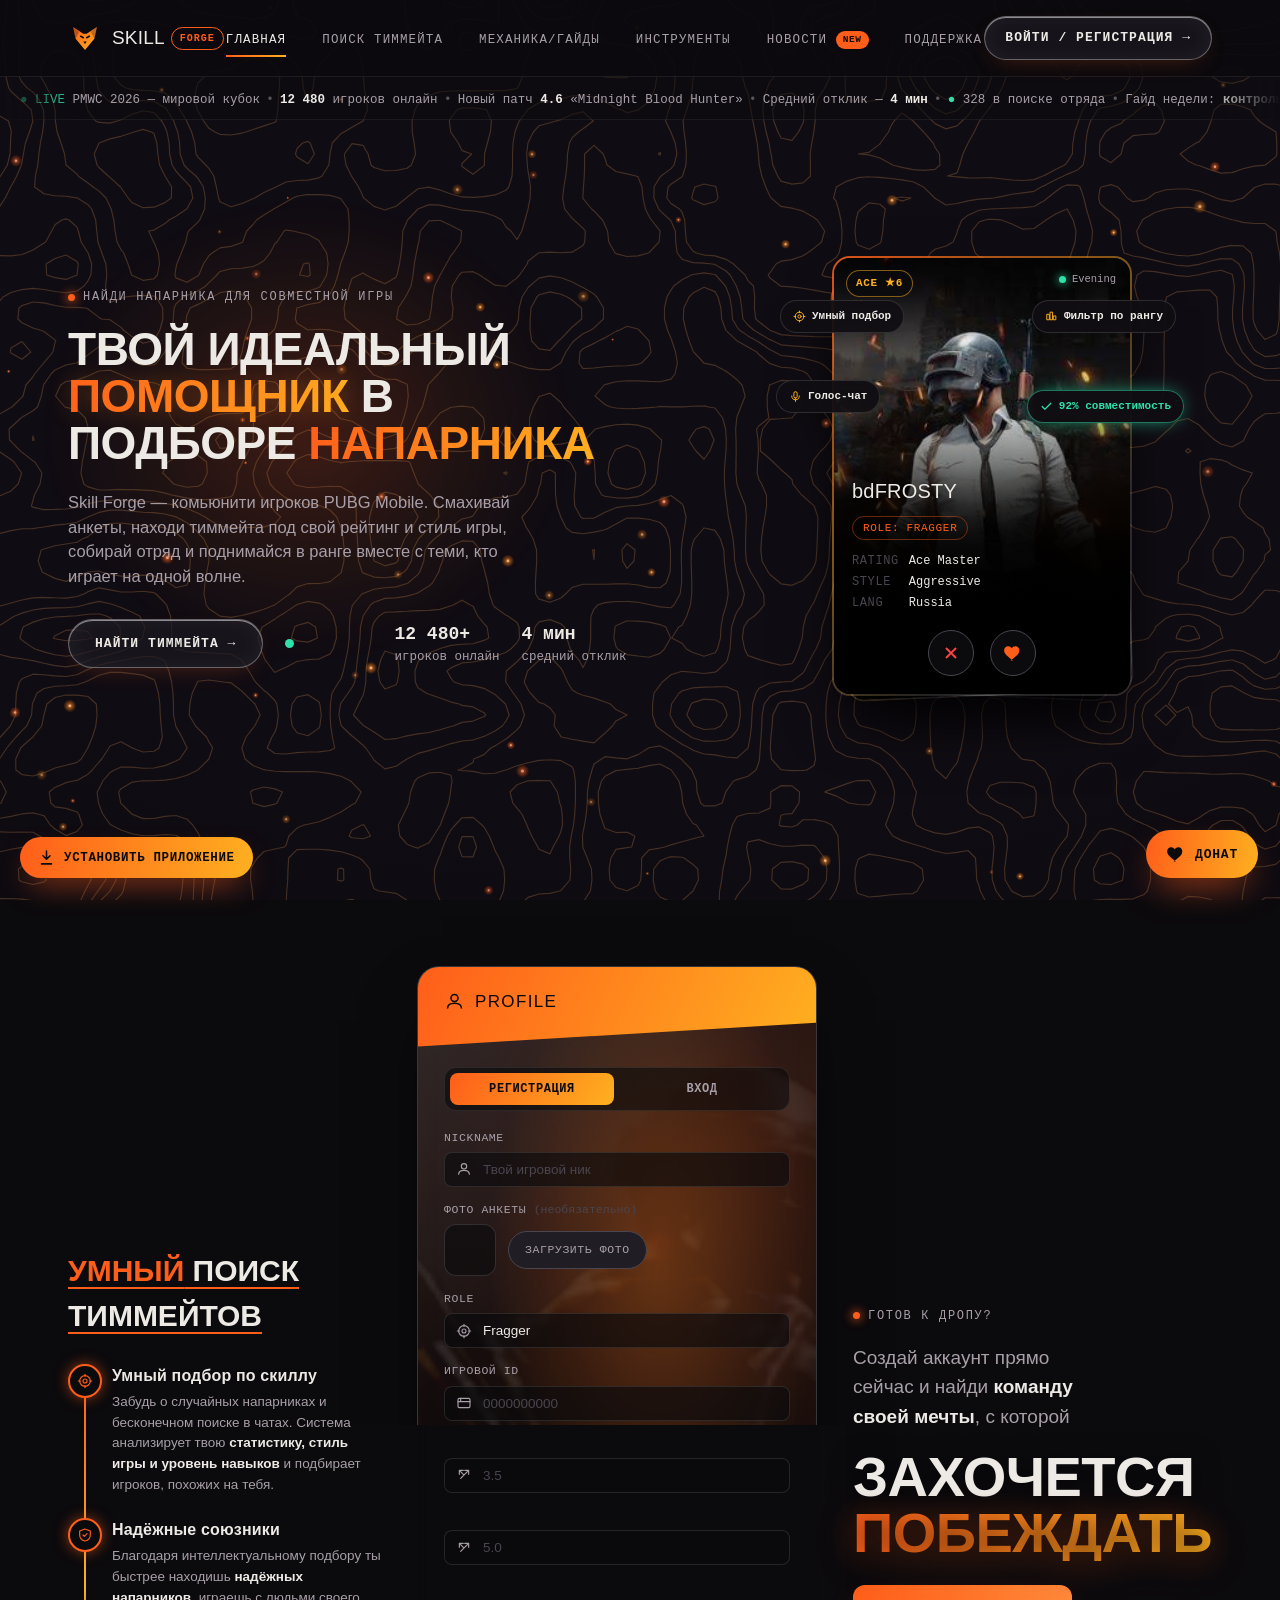
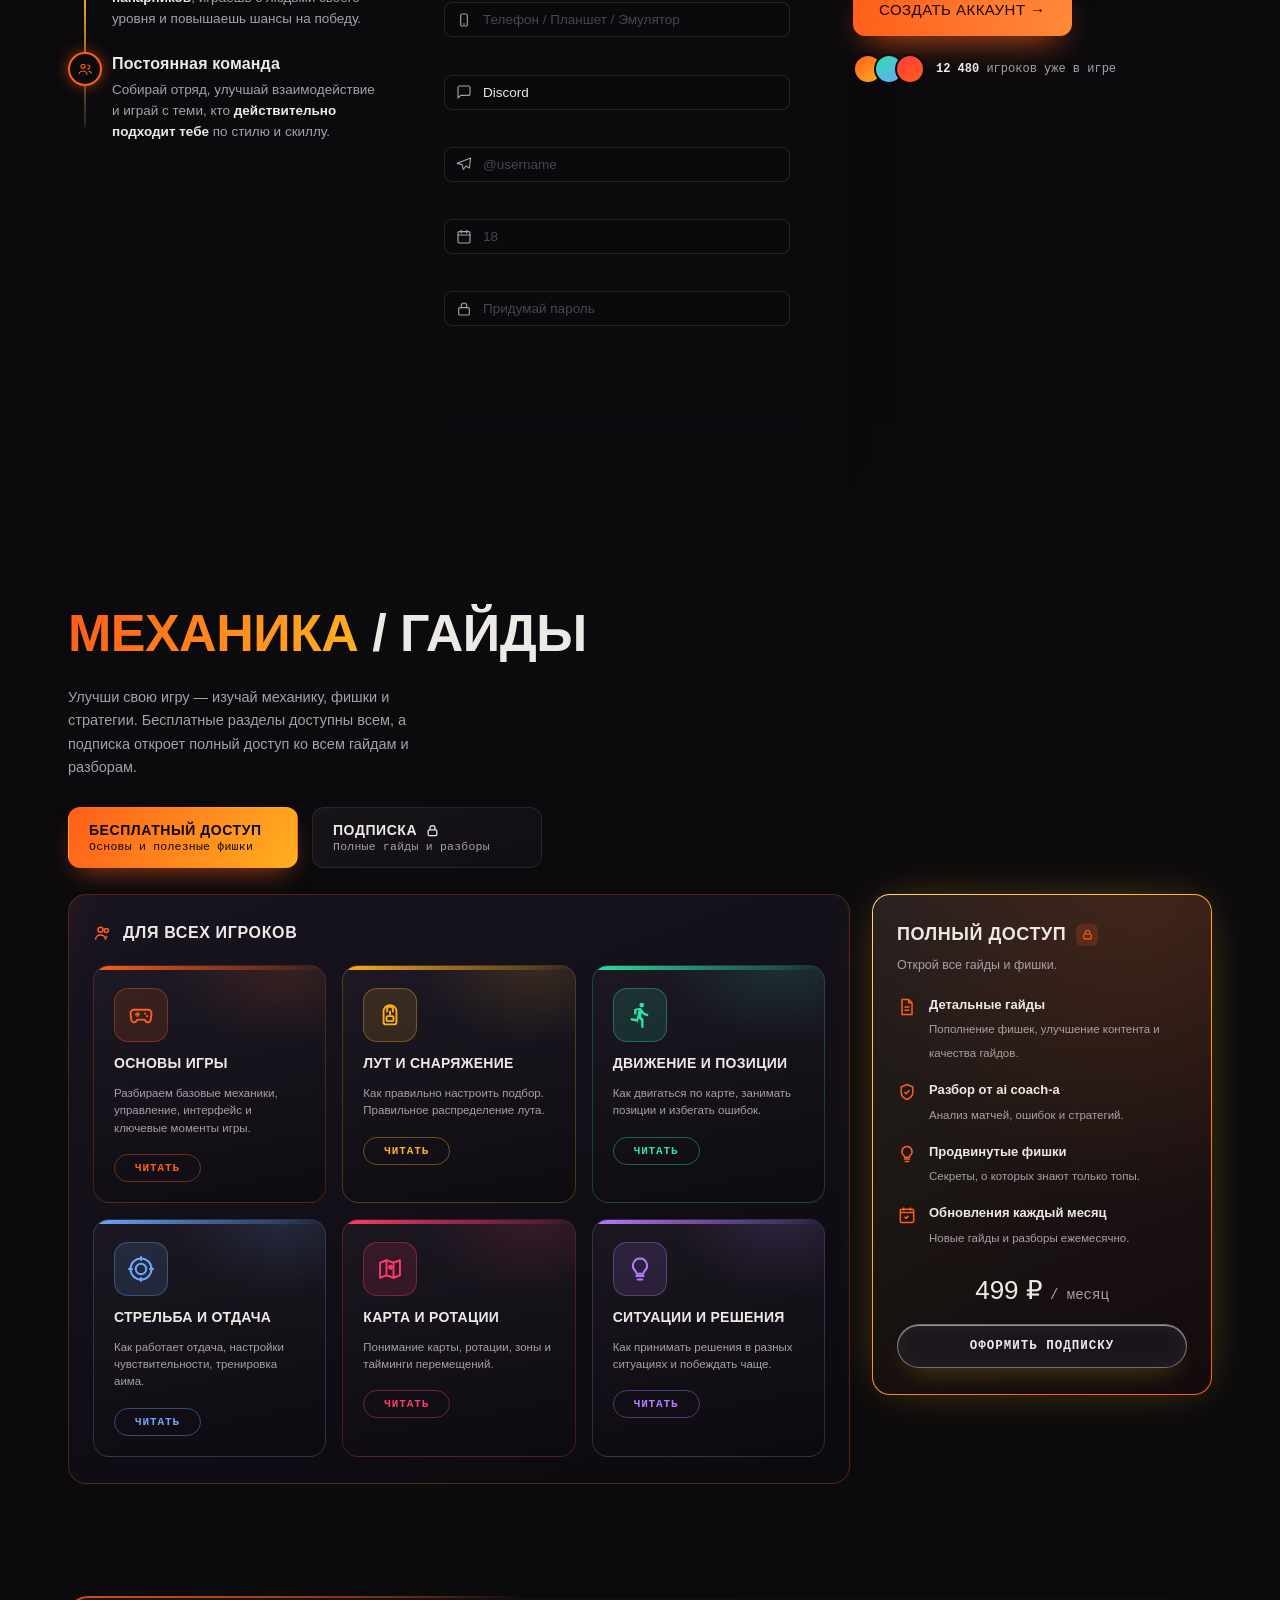
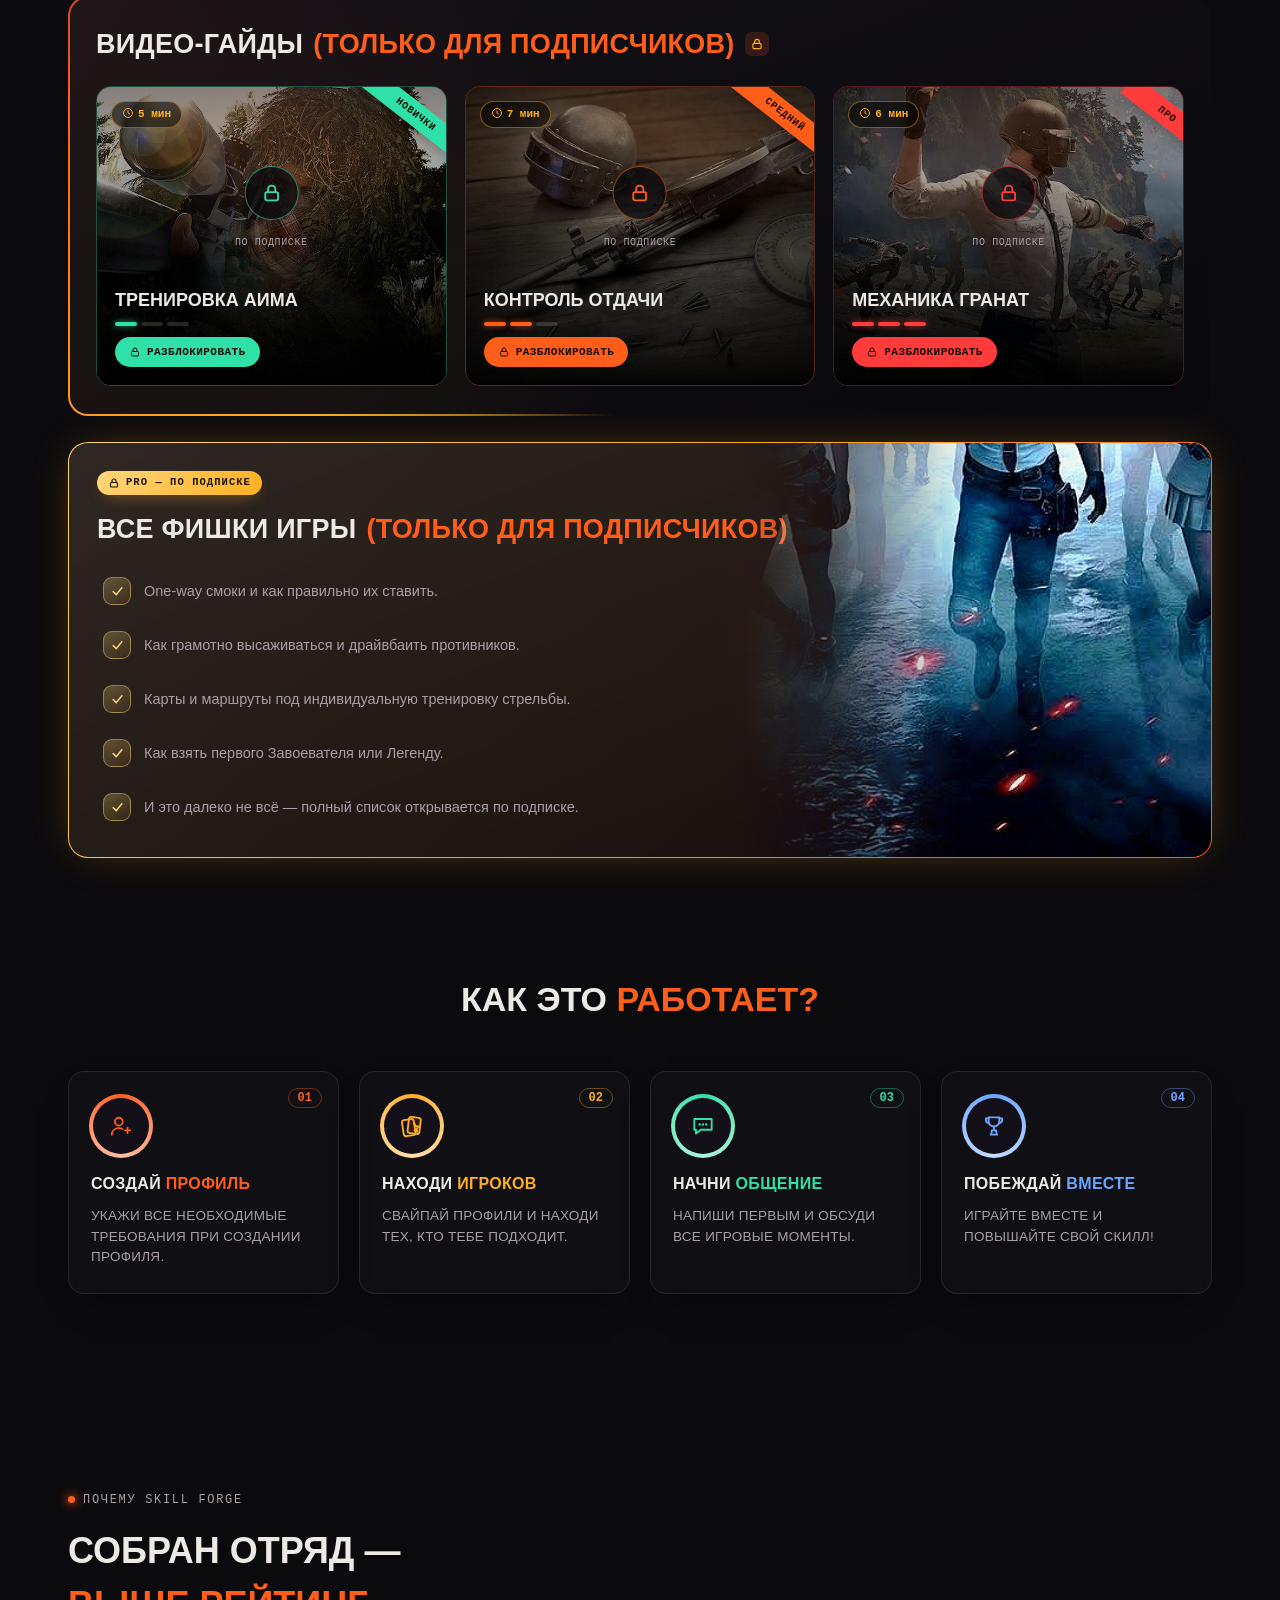
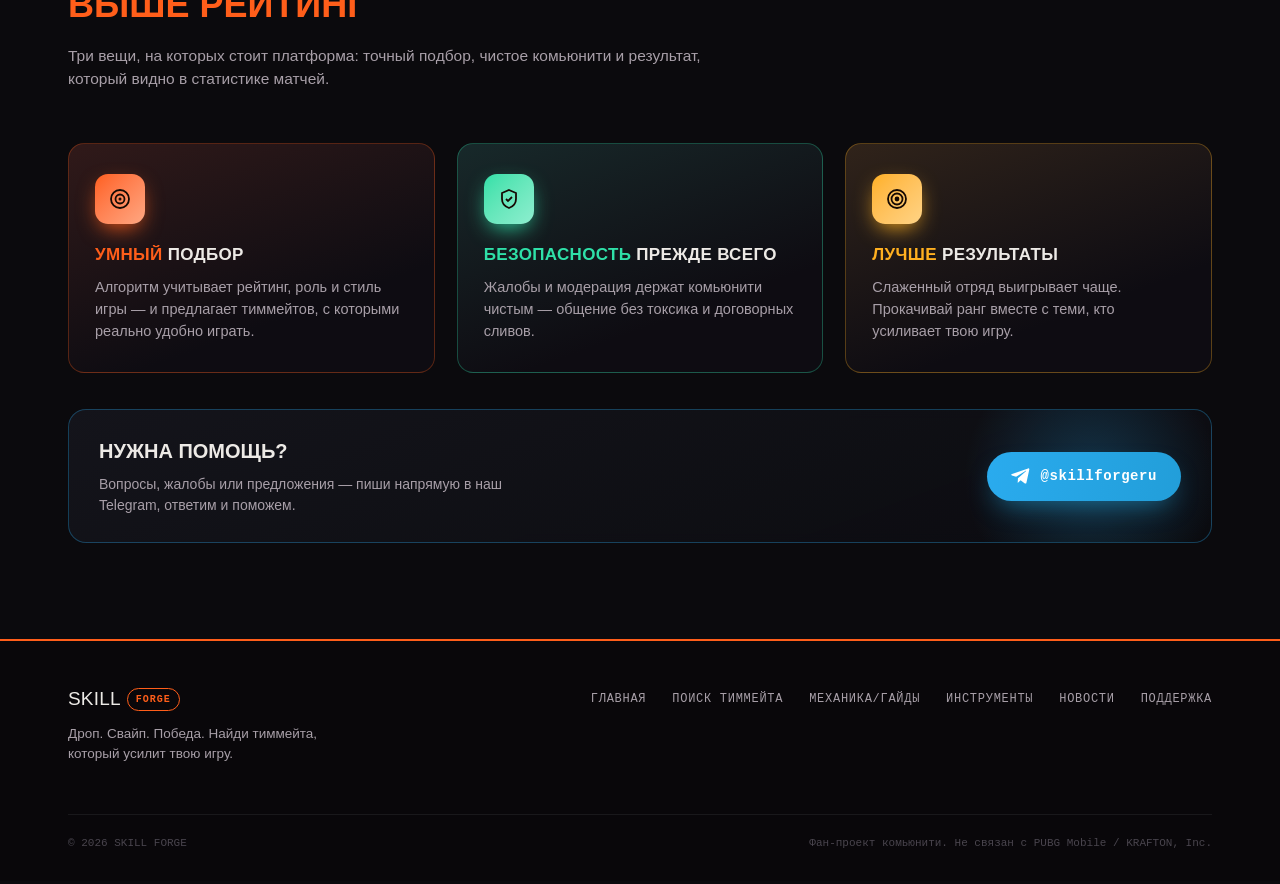
==== commit 67e8ecda: "Free guide 'Ситуации и решения': read-modal content with highlighted key moments" ====
--- a/index.html
+++ b/index.html
@@ -2670,6 +2670,16 @@
         '<p><b class="hl">Никогда не торопись въезжать в новый сформированный круг</b> и не бойся синей зоны при сужении круга. Её стоит бояться только в <b class="hl">последних 3–4 фазах</b> — более подробно можешь посмотреть во вкладке <b class="hl">Инструменты → тайминги зоны</b>. В этих фазах урон, получаемый от зоны, уже ощутимо чувствуется.</p>' +
         '<p><b class="hl">Не всегда стоит заезжать в центр зоны.</b> Иногда на турнирах бывает так, что ни одна из команд не решается заехать в кемп, который будет самым выгодным и находится в центре зоны, ошибочно думая, что сражаться за этот спот будет половина лобби. Но на турнирах <b class="hl">высокого уровня команды готовы отбивать спот до последнего</b>, а на турнирах низкого уровня игра ведётся более пассивно — поэтому <b class="hl">всё зависит от ситуации</b>.</p>' +
         '<p><b class="hl">Обязательно собирай информацию по карте</b>, но делай это правильно, <b class="hl">не подставляясь под чужую команду</b>. Делай так, чтобы в случае агрессии противников тебе могла помочь команда. Собирая информацию по позиционке врагов таким путём, ты сможешь <b class="hl">правильно ротироваться</b> — чтобы случайно не оказаться в ситуации <b class="hl">бутерброда</b> между командами, либо просто спокойно зайти в <b class="hl">белый круг</b> без каких-либо проблем.</p>'
+    },
+    'Ситуации и решения': {
+      tag: 'Бесплатный гайд',
+      html:
+        '<p>В разных ситуациях важно принимать решения, по итогу которых ты выходишь победителем. В первую очередь нужно <b class="hl">нарабатывать опыт и автоматизировать каждое своё движение</b>: записывай и просматривай свои демки, сам разбирай свои игры. <b class="hl">Выяви основные ошибки и уменьшай их количество</b> — будь сам для себя тренером. При игре в долгую эти действия как минимум приведут тебя к <b class="hl">стабильной игре</b>.</p>' +
+        '<p><b class="hl">Прокачивай индивидуалку</b> — надеяться на команду это ошибочное мышление. Вноси импакт в каждую игру и старайся <b class="hl">прокачивать своё макро</b>. На одном невероятном аиме или зажиме далеко не уехать.</p>' +
+        '<p>Учись играть и развивать свои пики на метовых ганах на <b class="hl">12 калибре</b> — хоть их недавно и дебафнули, подавляющее количество игроков предпочитают иметь в сетапе что-то из 12 калибра. Оттачивая <b class="hl">правильное чувство тайминга и пиков</b> из этого калибра, ты придёшь к победам в разных ситуациях — как минимум <b class="hl">в клоузфайте преимущество будет за тобой</b>.</p>' +
+        '<p>Конечно, не забываем про ганы на дальнюю дистанцию. Большая часть комьюнити, играющая на высоком уровне, отдаёт предпочтение <b class="hl">АУГу</b> — это оружие не уступает <b class="hl">М416</b> ни на дальней дистанции, ни в клоузфайте. С такой скорострельностью, как у ауга, ты сможешь <b class="hl">моментально отправлять соперников в лобби</b>. Бесспорно, контроль отдачи здесь не так прост, как на М416, но, настроив правильную чувствительность, ты поймёшь, что это оружие славится не просто так.</p>' +
+        '<p>Итак, мы разобрались, что лучше иметь при себе, когда ты в не самом выгодном положении. Теперь разберём сами файты. Важно понимать, что <b class="hl">каждый файт имеет смысл</b>. Нужно <b class="hl">трезво оценивать свои силы</b>: если в начале игры на пятки наступают противники, а у тебя даже каски нет — стоит отступить. Понимая, что противники всё ещё на той же локации, и хорошо подлутавшись, можно пробовать <b class="hl">кемперить их</b>, если у них нет точной информации по твоей позиции. Но не торопись: в такой ситуации нет смысла нокать одного — <b class="hl">важно дождаться хотя бы 2–3 человек для первой агрессии</b>, чтобы уравнять свои шансы. Каждое действие должно быть обдумано: <b class="hl">«Нужен ли мне этот файт?»</b>, <b class="hl">«Смогу ли я перестрелять их при таком сетапе?»</b>, <b class="hl">«Выгодно ли мне начинать файт первому?»</b>, <b class="hl">«Собрал ли я информацию по другим игрокам?»</b>. Такие мысли должны сопровождать игрока, заинтересованного в развитии, а <b class="hl">бездумные пуши и выдавание позиции без необходимости</b> ни к чему хорошему не приведут.</p>' +
+        '<p>При игре с друзьями <b class="hl">распределите роли</b>, чтобы у каждого была своя задача — <b class="hl">слаженность команды</b> самый важный игровой момент, который сильно упростит игру для всех. Выбирайте свои споты на разных картах, развивайтесь вместе и <b class="hl">отыгрывайте праки или регистрируйтесь на турнирах низкого уровня</b> — это лучше, чем ограничивать себя пабликом или ультимейтом. Весь опыт приходит именно на турнирах: <b class="hl">больше турниров — больше опыта</b>.</p>'
     }
   };
   function initReads(){
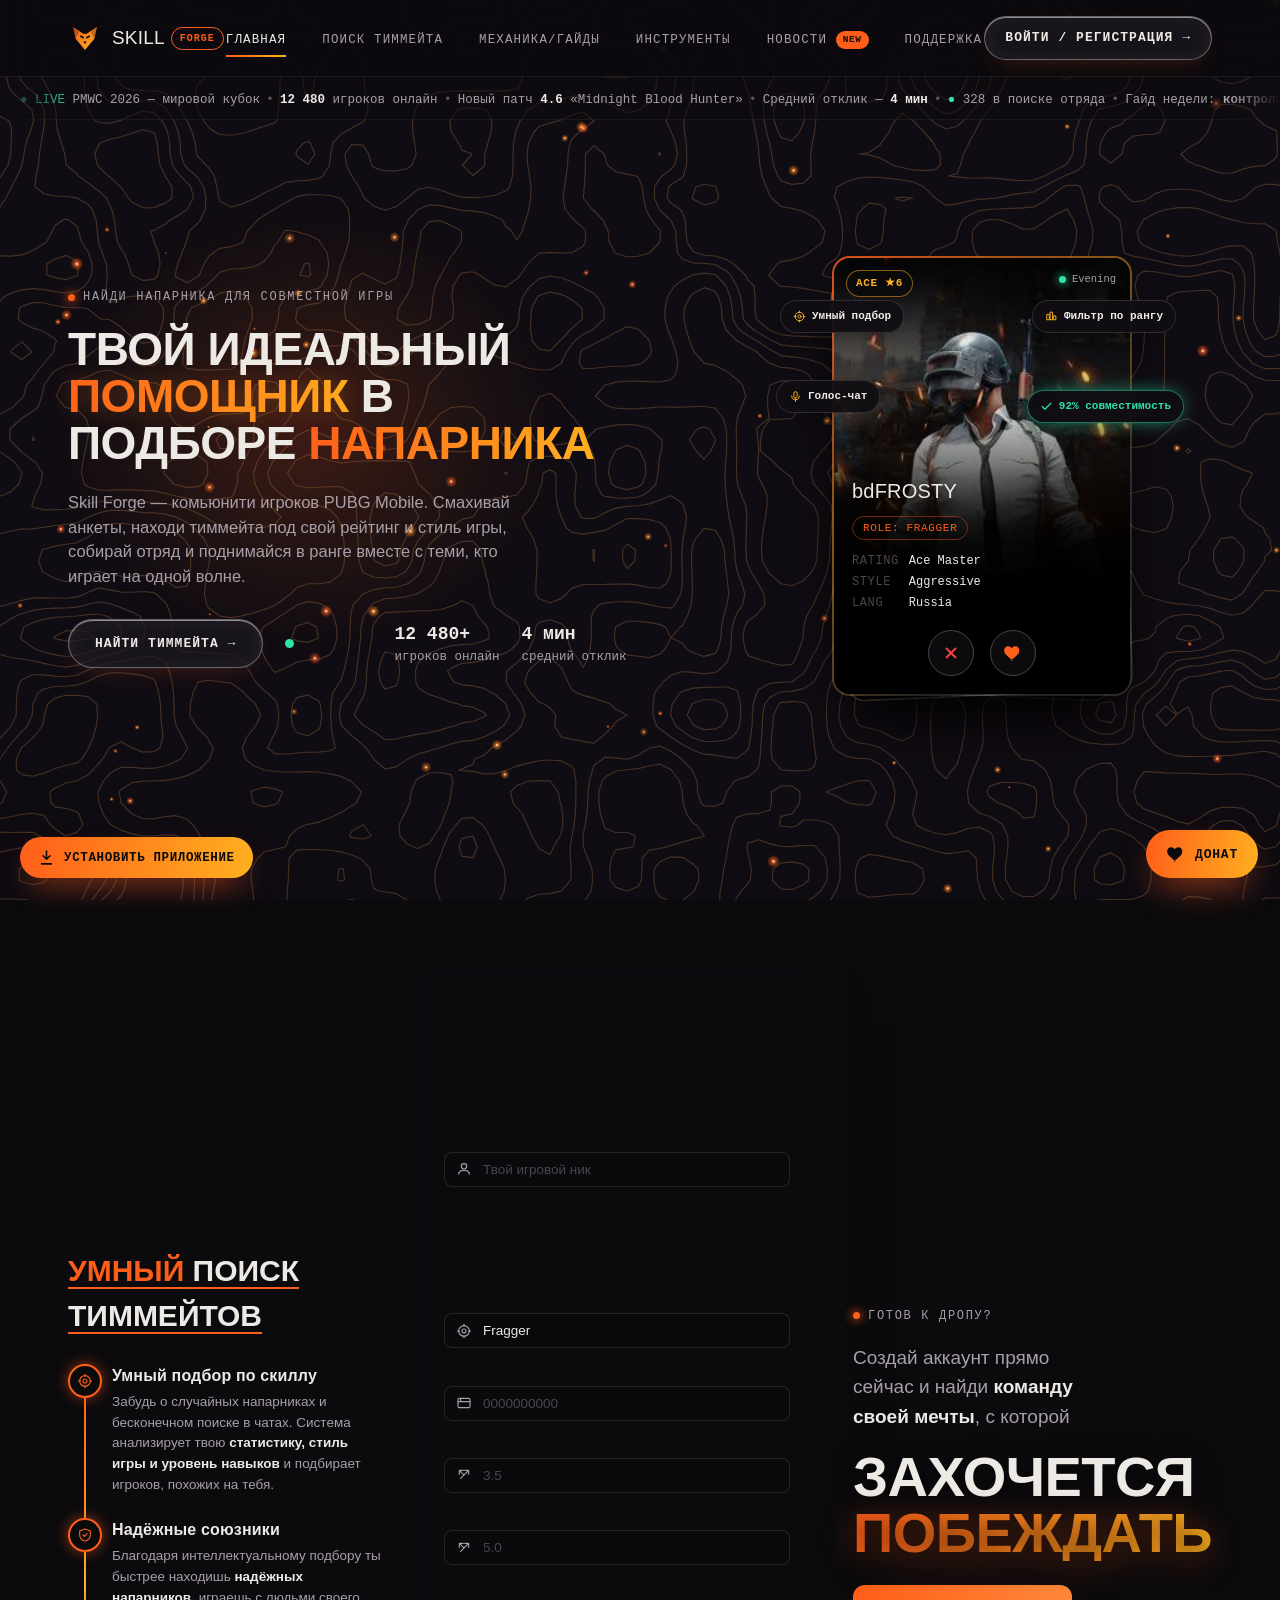
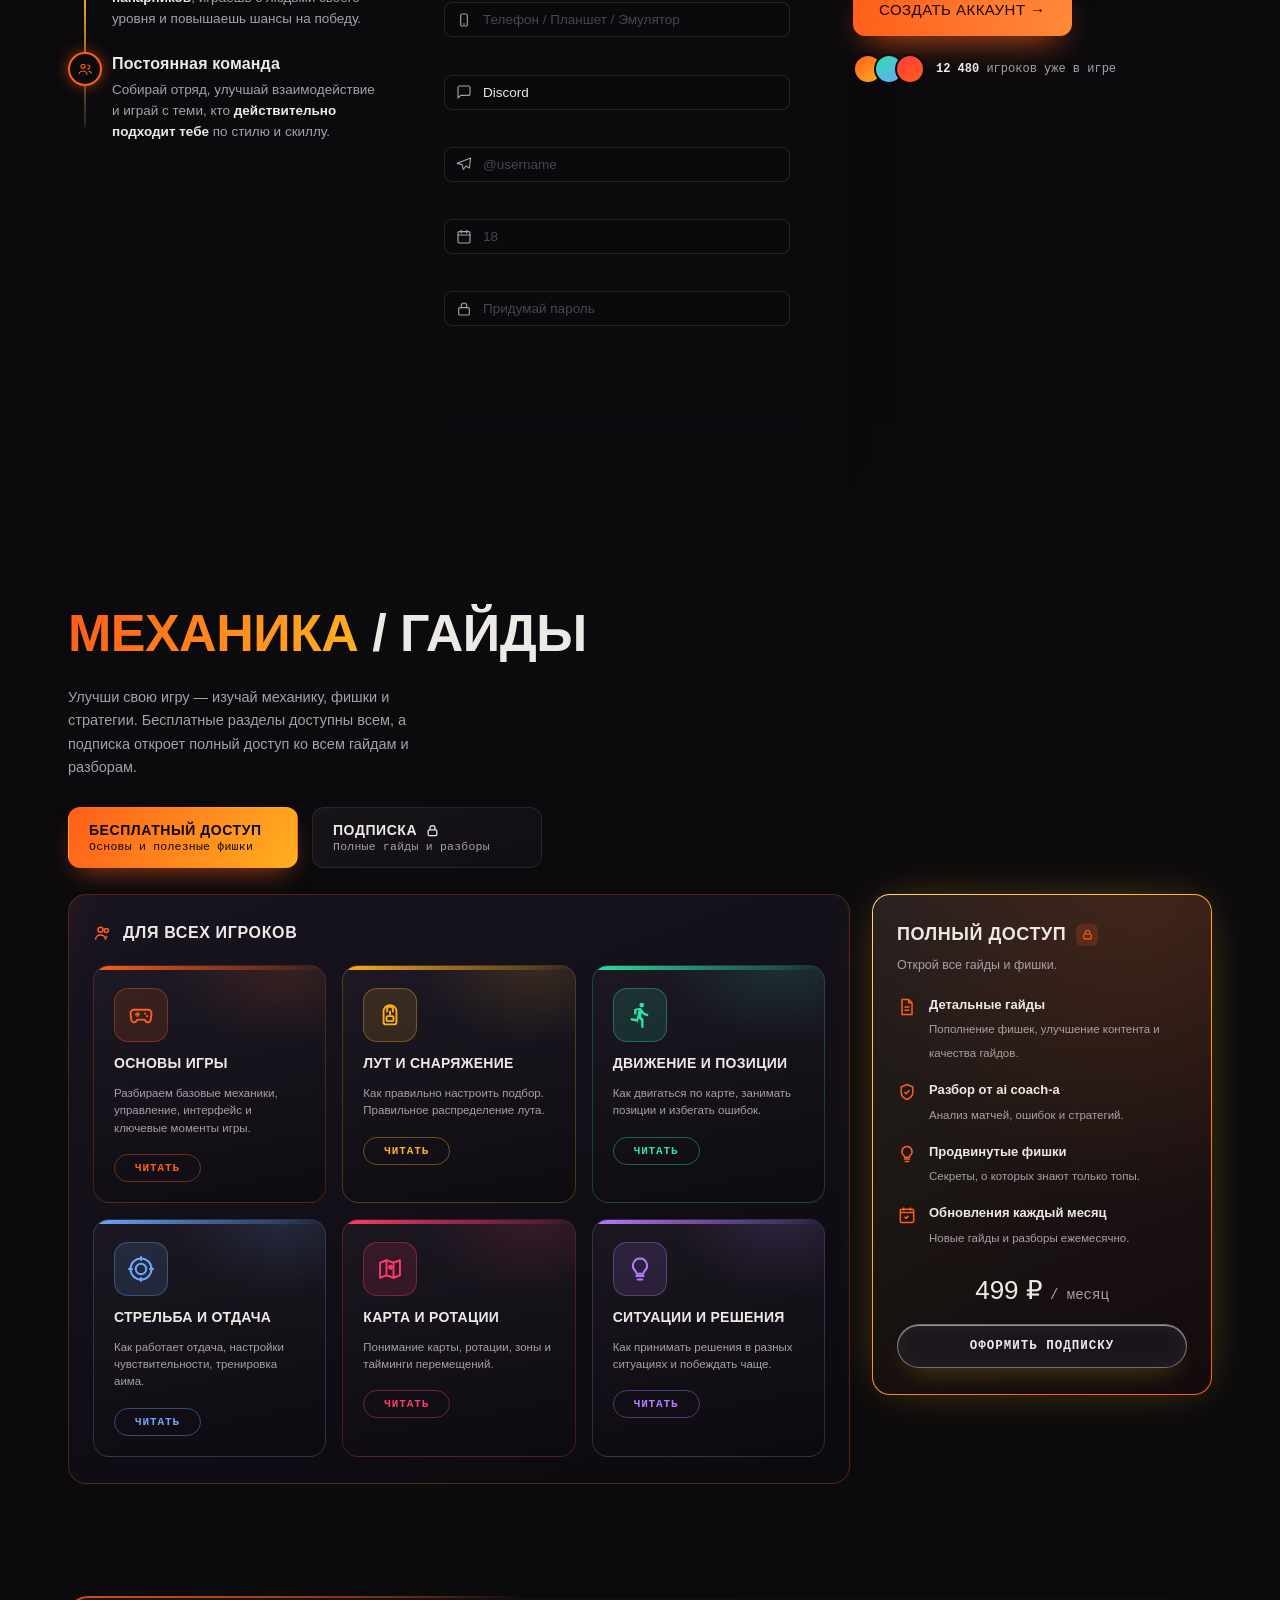
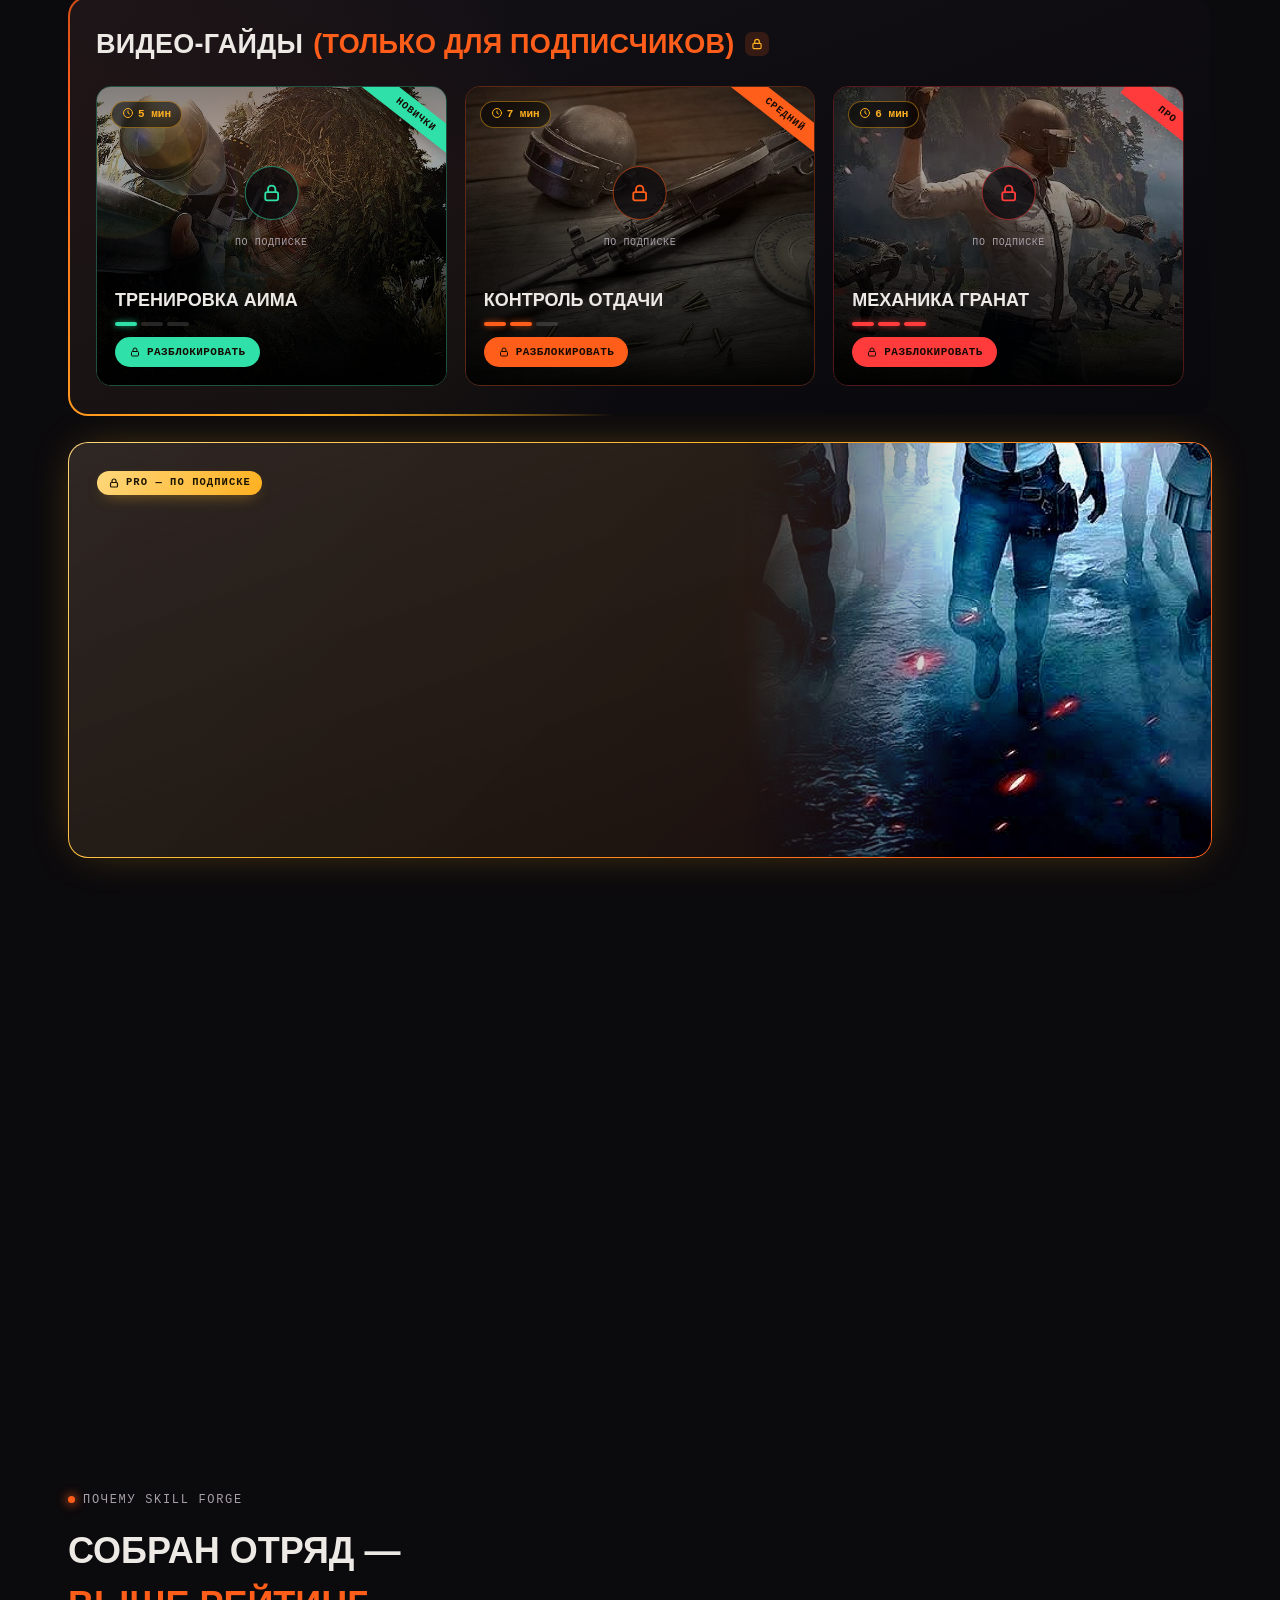
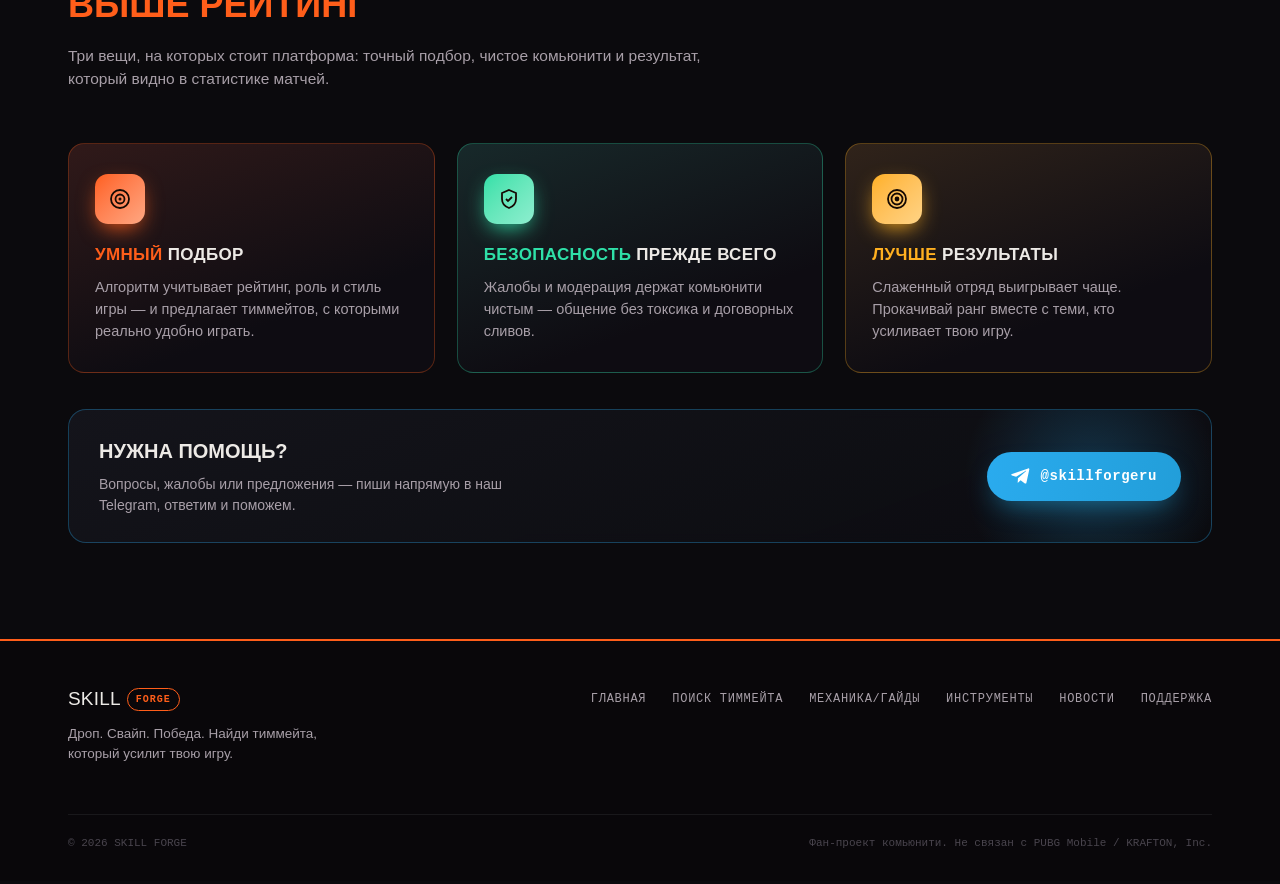
==== commit 9297a937: "Free guides: dedicated free-guide.html page per guide; Читать now navigates there instead of a modal" ====
--- a/index.html
+++ b/index.html
@@ -974,39 +974,6 @@
   }
   .read-btn:hover{background:var(--c);border-color:var(--c);color:#160a03;}
 
-  /* read modal */
-  .read-modal{position:fixed;inset:0;z-index:600;display:none;align-items:center;justify-content:center;padding:24px;
-    background:rgba(6,5,8,.72);backdrop-filter:blur(4px);-webkit-backdrop-filter:blur(4px);}
-  .read-modal.on{display:flex;}
-  .read-dialog{position:relative;width:min(720px,100%);max-height:86vh;display:flex;flex-direction:column;
-    background:linear-gradient(180deg,#151318,#100e13);border:1px solid rgba(255,94,26,.28);border-radius:20px;
-    box-shadow:0 40px 90px -30px #000, 0 0 0 1px rgba(255,255,255,.03) inset;
-    transform:translateY(14px) scale(.985);opacity:0;transition:transform .28s cubic-bezier(.2,.7,.3,1),opacity .28s ease;}
-  .read-modal.on .read-dialog{transform:none;opacity:1;}
-  .read-head{display:flex;align-items:center;gap:12px;padding:22px 26px 16px;border-bottom:1px solid rgba(237,234,230,.08);}
-  .read-head .rh-ico{flex:0 0 auto;width:42px;height:42px;border-radius:12px;display:flex;align-items:center;justify-content:center;
-    color:var(--signal);background:rgba(255,94,26,.12);border:1px solid rgba(255,94,26,.3);}
-  .read-head .rh-ico svg{width:24px;height:24px;}
-  .read-head h3{margin:0;font-family:var(--font-display);font-size:20px;text-transform:uppercase;letter-spacing:.01em;color:var(--bone);}
-  .read-head .rh-tag{margin-top:2px;font-family:var(--font-mono);font-size:10.5px;letter-spacing:.1em;text-transform:uppercase;color:var(--signal);}
-  .read-close{position:absolute;top:16px;right:16px;width:34px;height:34px;border-radius:50%;cursor:pointer;
-    border:1px solid rgba(237,234,230,.14);background:rgba(255,255,255,.04);color:var(--ash);
-    display:flex;align-items:center;justify-content:center;transition:background .2s,color .2s,border-color .2s;}
-  .read-close:hover{background:rgba(255,94,26,.16);color:var(--signal);border-color:rgba(255,94,26,.5);}
-  .read-close svg{width:16px;height:16px;}
-  .read-body{padding:20px 26px 26px;overflow-y:auto;}
-  .read-body p{margin:0 0 15px;font-size:14.5px;line-height:1.72;color:#d8d2d8;}
-  .read-body p:last-child{margin-bottom:0;}
-  .read-body .hl{color:var(--bone);font-weight:700;background:linear-gradient(180deg,transparent 62%,rgba(255,94,26,.28) 62%);
-    padding:0 2px;border-radius:2px;}
-  @media (max-width:640px){
-    .read-modal{padding:14px;}
-    .read-dialog{border-radius:16px;max-height:90vh;}
-    .read-head{padding:18px 18px 14px;}
-    .read-head h3{font-size:17px;}
-    .read-body{padding:16px 18px 20px;}
-    .read-body p{font-size:13.5px;}
-  }
 
   /* pro panel — gold gradient border + glow (variant A) */
   .gpro{
@@ -2649,75 +2616,19 @@
   var cols=['#ff5e1a','#2fe0a8','#ffb020'];
   document.querySelectorAll('.feature-grid .tile').forEach(function(t,i){ t.style.setProperty('--c', cols[i%cols.length]); });
 })();
-/* read-modal for free guide cards */
+/* free-guide cards: open dedicated page */
 (function(){
-  var GUIDE_READS = {
-    'Основы игры': {
-      tag: 'Бесплатный гайд',
-      html:
-        '<p>Если ты новоприбывший игрок, то подскажу тебе некоторые игровые моменты, знание которых тебе необходимо. Для игроков с опытом данные фишки лишними не будут.</p>' +
-        '<p>Многие не воспринимают <b class="hl">утиль в своём рюкзаке</b> как значимый предмет, и далеко не все правильно пользуются этим важным предметом в файтах. В большинстве ситуаций <b class="hl">идеальный тайминг хае — 2–3 секунды</b>, такой тайминг допустим, если она бросается на ближней-средней дистанции. Также важен сам факт <b class="hl">«холодной» хаешки</b>: кидая утиль в точную позицию противника, который никак не хочет совершать ошибок и первым начинать файт, можно <b class="hl">бросить хае под ноги, не прогревая её</b>, тем самым выкурив противника из позиции.</p>' +
-        '<p><b class="hl">Играй через кавер.</b> Многие игроки пренебрегают этим действием, ошибочно перебегая или переезжая в позицию без тиммейта, который в случае агрессии противника поможет тебе закрыть его. Так же это работает, когда у вас есть информация по позиции игрока в зоне или просто выгодная позиция, которую вы хотите занять: кто-то <b class="hl">берёт машину и раскатывает игроков</b>, провоцируя на агрессию, а тиммейт на позиции включается и работает по вражескому скваду. Важно <b class="hl">раскатывать противников под тиммейта</b>, чтобы были шансы закрыть вражескую команду, а не просто торговать лицом, отлетев в нок.</p>' +
-        '<p>Ошибочно мнение давить противника количеством, входя в один дверной проём. Имея информацию по противникам, количеством давить можно, <b class="hl">но не в изолированных позициях</b> — будь то общага или другой рандомный дом. Когда противники сидят в одной комнате, не издавая звуков, <b class="hl">сперва открой дверь и проверь их реакцию</b> — возможно, узнаешь позиционку. После забегает первый игрок, противник реагирует на твоего тиммейта — <b class="hl">этим действием тиммейт забирает прицел противника</b>, и следом вылетают остальные. В случае нока товарища можно не волноваться об отправке его в лобби. <b class="hl">Реагируйте быстро и переигрывайте противников</b> данной тактикой.</p>' +
-        '<p>В файтах вне зданий, имея такое укрытие как машина, не забывай <b class="hl">прострелить 2 колеса с левой или правой стороны</b> транспорта, чтобы противники не могли прострелить твои пятки. Вещь очевидная, но и её забывать не стоит.</p>' +
-        '<p>Обязательно используй <b class="hl">«глазок» при метании гранат</b> — это действие помогает отслеживать траекторию броска и правильно раскидывать утиль в нужные позиции, без возможности промаха.</p>' +
-        '<p><b class="hl">Паркурь в здания правильно, без анимации</b> — ведь в её момент ты становишься уязвимым. Пропрыгивай в окно <b class="hl">через присед</b>, если речь идёт о пуше игрока, который находится в здании: это сократит время на анимацию залаза в окно и даст тебе больше фокуса в момент попадания в само здание.</p>'
-    },
-    'Карта и ротации': {
-      tag: 'Бесплатный гайд',
-      html:
-        '<p>Карта с названием всех позиций <b class="hl">создана лично</b>. Благодаря пониманию и знанию всех отмеченных позиций у тебя есть большой набор позиций, которые помогут закрыть игру в твою пользу. Но <b class="hl">знания позиций недостаточно</b> — должно быть понимание ротации по карте, опираясь на <b class="hl">фазу каждой новой зоны</b>, которая сужается в течении игры. Есть много вариаций по ротациям в самую выгодную позицию на карте. В игре всё происходит неоднозначно, и нужно <b class="hl">подстраиваться под саму игру</b>. Нет идеальной тактики или гайда, который поможет тебе ротироваться правильно каждую игру, но есть некоторые советы, которыми мы поделимся с тобой.</p>' +
-        '<p><b class="hl">Никогда не торопись въезжать в новый сформированный круг</b> и не бойся синей зоны при сужении круга. Её стоит бояться только в <b class="hl">последних 3–4 фазах</b> — более подробно можешь посмотреть во вкладке <b class="hl">Инструменты → тайминги зоны</b>. В этих фазах урон, получаемый от зоны, уже ощутимо чувствуется.</p>' +
-        '<p><b class="hl">Не всегда стоит заезжать в центр зоны.</b> Иногда на турнирах бывает так, что ни одна из команд не решается заехать в кемп, который будет самым выгодным и находится в центре зоны, ошибочно думая, что сражаться за этот спот будет половина лобби. Но на турнирах <b class="hl">высокого уровня команды готовы отбивать спот до последнего</b>, а на турнирах низкого уровня игра ведётся более пассивно — поэтому <b class="hl">всё зависит от ситуации</b>.</p>' +
-        '<p><b class="hl">Обязательно собирай информацию по карте</b>, но делай это правильно, <b class="hl">не подставляясь под чужую команду</b>. Делай так, чтобы в случае агрессии противников тебе могла помочь команда. Собирая информацию по позиционке врагов таким путём, ты сможешь <b class="hl">правильно ротироваться</b> — чтобы случайно не оказаться в ситуации <b class="hl">бутерброда</b> между командами, либо просто спокойно зайти в <b class="hl">белый круг</b> без каких-либо проблем.</p>'
-    },
-    'Ситуации и решения': {
-      tag: 'Бесплатный гайд',
-      html:
-        '<p>В разных ситуациях важно принимать решения, по итогу которых ты выходишь победителем. В первую очередь нужно <b class="hl">нарабатывать опыт и автоматизировать каждое своё движение</b>: записывай и просматривай свои демки, сам разбирай свои игры. <b class="hl">Выяви основные ошибки и уменьшай их количество</b> — будь сам для себя тренером. При игре в долгую эти действия как минимум приведут тебя к <b class="hl">стабильной игре</b>.</p>' +
-        '<p><b class="hl">Прокачивай индивидуалку</b> — надеяться на команду это ошибочное мышление. Вноси импакт в каждую игру и старайся <b class="hl">прокачивать своё макро</b>. На одном невероятном аиме или зажиме далеко не уехать.</p>' +
-        '<p>Учись играть и развивать свои пики на метовых ганах на <b class="hl">12 калибре</b> — хоть их недавно и дебафнули, подавляющее количество игроков предпочитают иметь в сетапе что-то из 12 калибра. Оттачивая <b class="hl">правильное чувство тайминга и пиков</b> из этого калибра, ты придёшь к победам в разных ситуациях — как минимум <b class="hl">в клоузфайте преимущество будет за тобой</b>.</p>' +
-        '<p>Конечно, не забываем про ганы на дальнюю дистанцию. Большая часть комьюнити, играющая на высоком уровне, отдаёт предпочтение <b class="hl">АУГу</b> — это оружие не уступает <b class="hl">М416</b> ни на дальней дистанции, ни в клоузфайте. С такой скорострельностью, как у ауга, ты сможешь <b class="hl">моментально отправлять соперников в лобби</b>. Бесспорно, контроль отдачи здесь не так прост, как на М416, но, настроив правильную чувствительность, ты поймёшь, что это оружие славится не просто так.</p>' +
-        '<p>Итак, мы разобрались, что лучше иметь при себе, когда ты в не самом выгодном положении. Теперь разберём сами файты. Важно понимать, что <b class="hl">каждый файт имеет смысл</b>. Нужно <b class="hl">трезво оценивать свои силы</b>: если в начале игры на пятки наступают противники, а у тебя даже каски нет — стоит отступить. Понимая, что противники всё ещё на той же локации, и хорошо подлутавшись, можно пробовать <b class="hl">кемперить их</b>, если у них нет точной информации по твоей позиции. Но не торопись: в такой ситуации нет смысла нокать одного — <b class="hl">важно дождаться хотя бы 2–3 человек для первой агрессии</b>, чтобы уравнять свои шансы. Каждое действие должно быть обдумано: <b class="hl">«Нужен ли мне этот файт?»</b>, <b class="hl">«Смогу ли я перестрелять их при таком сетапе?»</b>, <b class="hl">«Выгодно ли мне начинать файт первому?»</b>, <b class="hl">«Собрал ли я информацию по другим игрокам?»</b>. Такие мысли должны сопровождать игрока, заинтересованного в развитии, а <b class="hl">бездумные пуши и выдавание позиции без необходимости</b> ни к чему хорошему не приведут.</p>' +
-        '<p>При игре с друзьями <b class="hl">распределите роли</b>, чтобы у каждого была своя задача — <b class="hl">слаженность команды</b> самый важный игровой момент, который сильно упростит игру для всех. Выбирайте свои споты на разных картах, развивайтесь вместе и <b class="hl">отыгрывайте праки или регистрируйтесь на турнирах низкого уровня</b> — это лучше, чем ограничивать себя пабликом или ультимейтом. Весь опыт приходит именно на турнирах: <b class="hl">больше турниров — больше опыта</b>.</p>'
-    }
-  };
-  function initReads(){
-    var modal=document.getElementById('readModal');
-    if(!modal) return;
-    var titleEl=modal.querySelector('.rh-title'), tagEl=modal.querySelector('.rh-tag'), bodyEl=modal.querySelector('.read-body');
-    var lastFocus=null;
-    function open(name){
-      var data=GUIDE_READS[name]; if(!data) return;
-      titleEl.textContent=name; tagEl.textContent=data.tag||'Гайд'; bodyEl.innerHTML=data.html;
-      bodyEl.scrollTop=0; modal.classList.add('on'); document.body.style.overflow='hidden';
-      var c=modal.querySelector('.read-close'); if(c) c.focus();
-    }
-    function close(){ modal.classList.remove('on'); document.body.style.overflow=''; if(lastFocus) lastFocus.focus(); }
+  var MAP = { 'Основы игры':'basics', 'Карта и ротации':'map', 'Ситуации и решения':'situations' };
+  function init(){
     document.querySelectorAll('.gpanel:not(.gpro) .gcard').forEach(function(card){
       var h=card.querySelector('h4'); var btn=card.querySelector('.read-btn');
-      if(!h||!btn) return; var name=h.textContent.trim();
-      if(!GUIDE_READS[name]) return;
-      btn.addEventListener('click',function(){ lastFocus=btn; open(name); });
+      if(!h||!btn) return; var id=MAP[h.textContent.trim()];
+      if(!id) return;
+      btn.addEventListener('click',function(){ location.href='free-guide.html?id='+id; });
     });
-    modal.addEventListener('click',function(e){ if(e.target===modal || e.target.closest('.read-close')) close(); });
-    document.addEventListener('keydown',function(e){ if(e.key==='Escape' && modal.classList.contains('on')) close(); });
-  }
-  if(document.readyState==='loading'){ document.addEventListener('DOMContentLoaded', initReads); } else { initReads(); }
+  }
+  if(document.readyState==='loading'){ document.addEventListener('DOMContentLoaded', init); } else { init(); }
 })();
 </script>
-<div class="read-modal" id="readModal" role="dialog" aria-modal="true" aria-labelledby="readModalTitle">
-  <div class="read-dialog">
-    <button class="read-close" type="button" aria-label="Закрыть"><svg viewBox="0 0 24 24" fill="none" stroke="currentColor" stroke-width="2.4" stroke-linecap="round"><path d="M6 6l12 12M18 6L6 18"/></svg></button>
-    <div class="read-head">
-      <span class="rh-ico"><svg viewBox="0 0 24 24" fill="none" stroke="currentColor" stroke-width="1.7" stroke-linecap="round" stroke-linejoin="round"><path d="M4 5.5A2.5 2.5 0 0 1 6.5 3H12v16H6.5A2.5 2.5 0 0 0 4 21.5z"/><path d="M20 5.5A2.5 2.5 0 0 0 17.5 3H12v16h5.5A2.5 2.5 0 0 1 20 21.5z"/></svg></span>
-      <div>
-        <div class="rh-tag" id="readModalTag">Бесплатный гайд</div>
-        <h3 class="rh-title" id="readModalTitle">Основы игры</h3>
-      </div>
-    </div>
-    <div class="read-body"></div>
-  </div>
-</div>
 </body>
 </html>
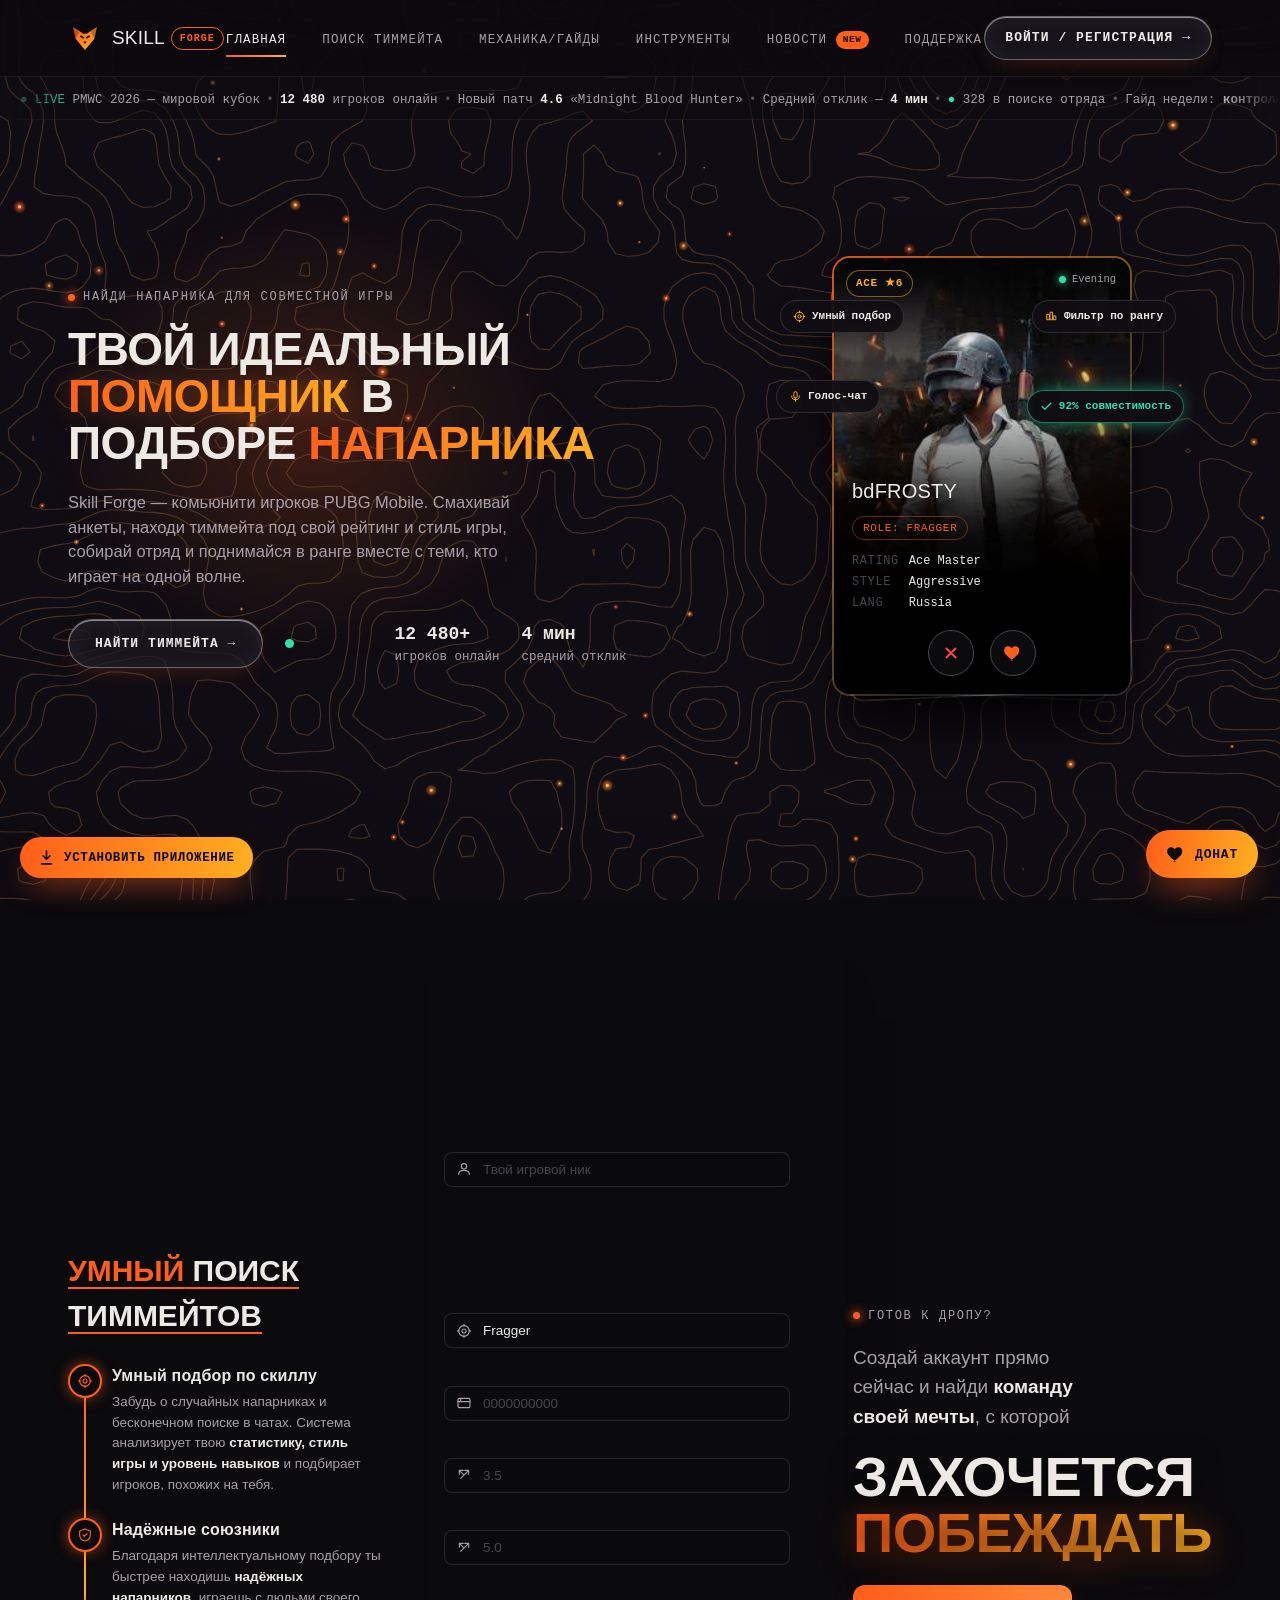
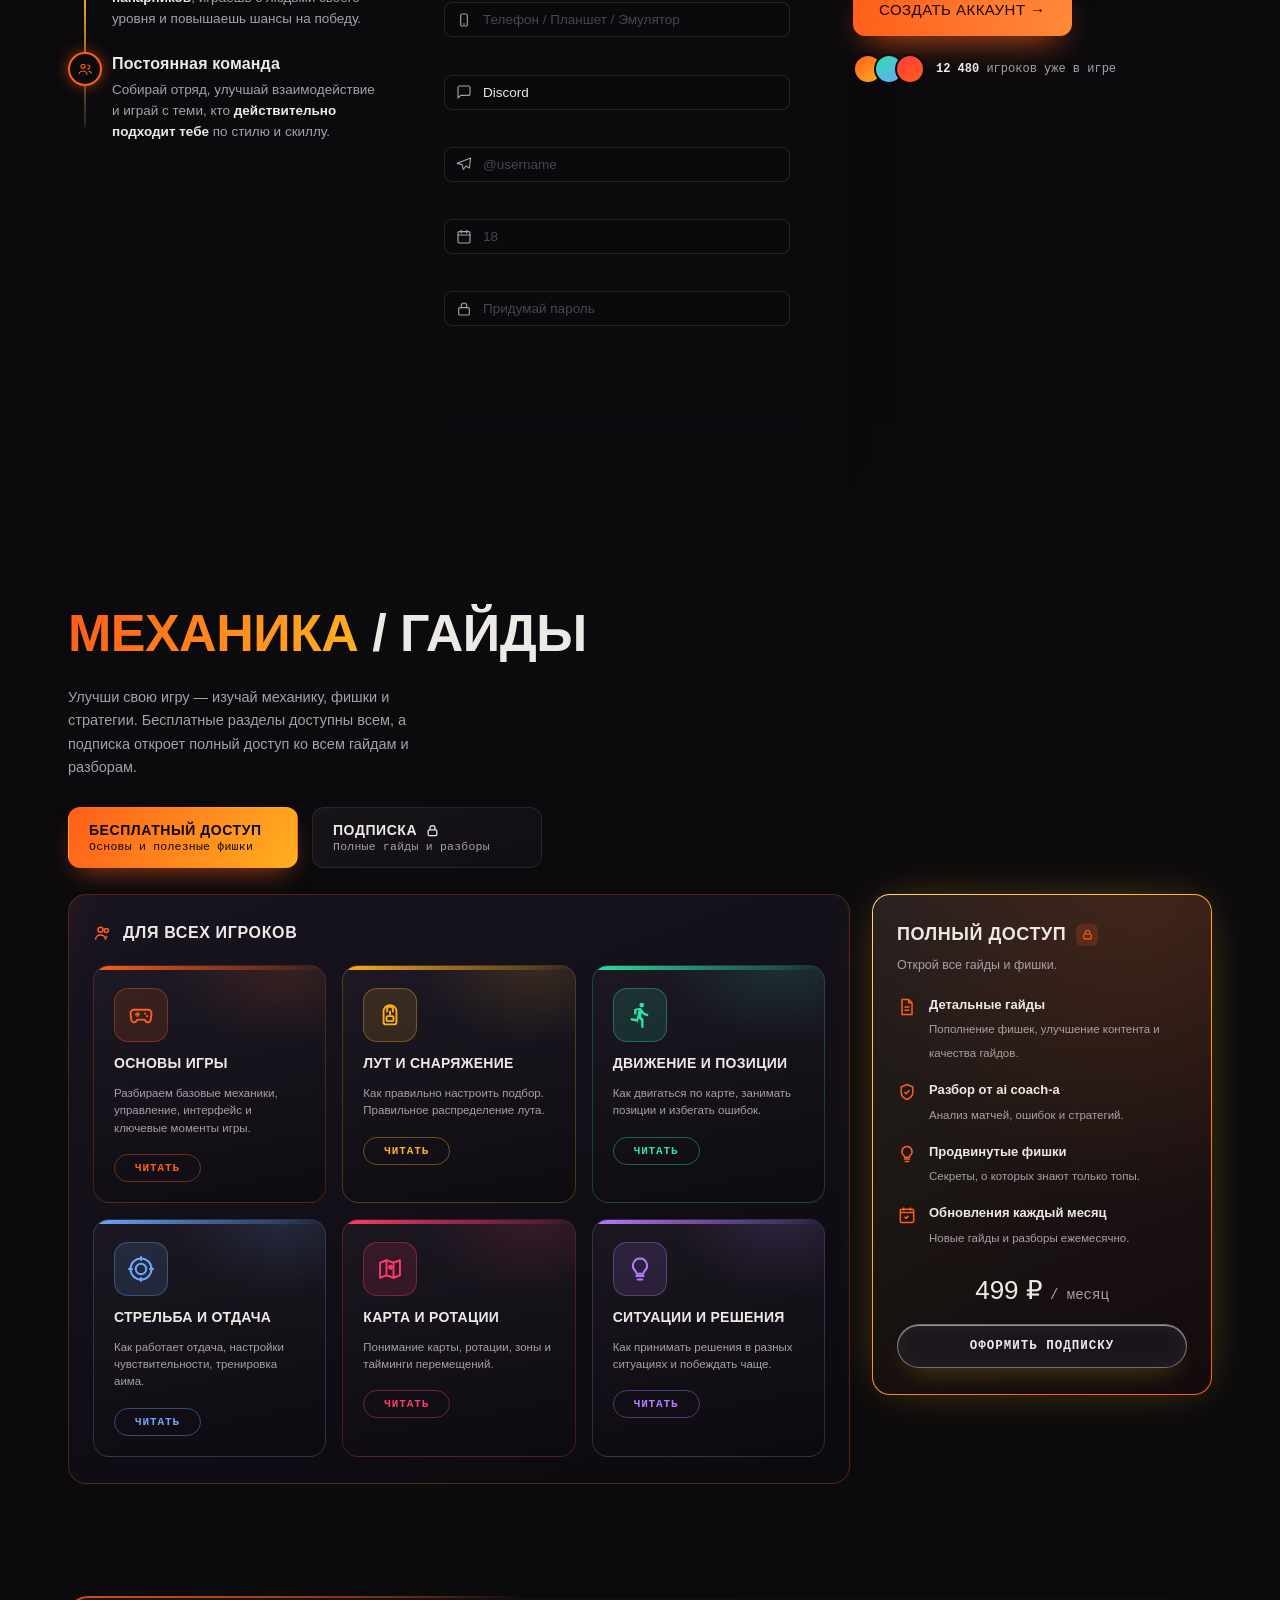
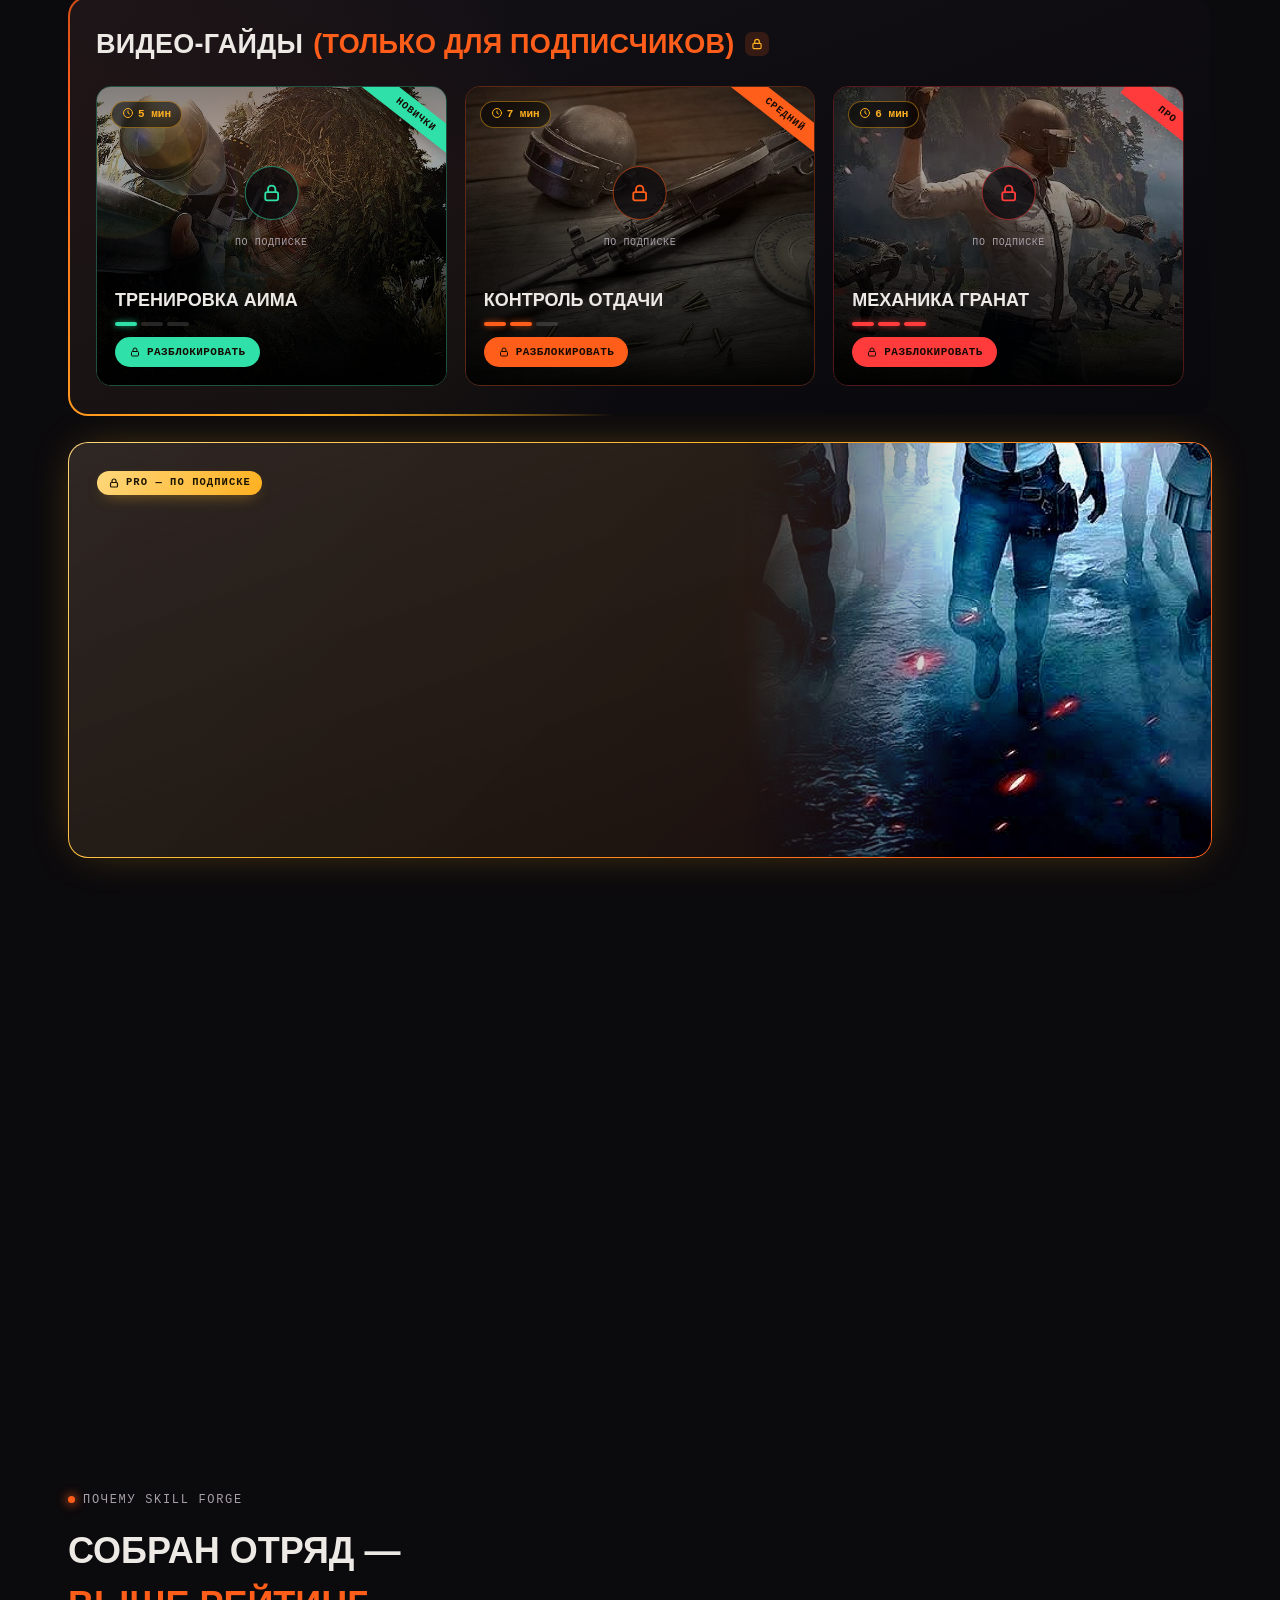
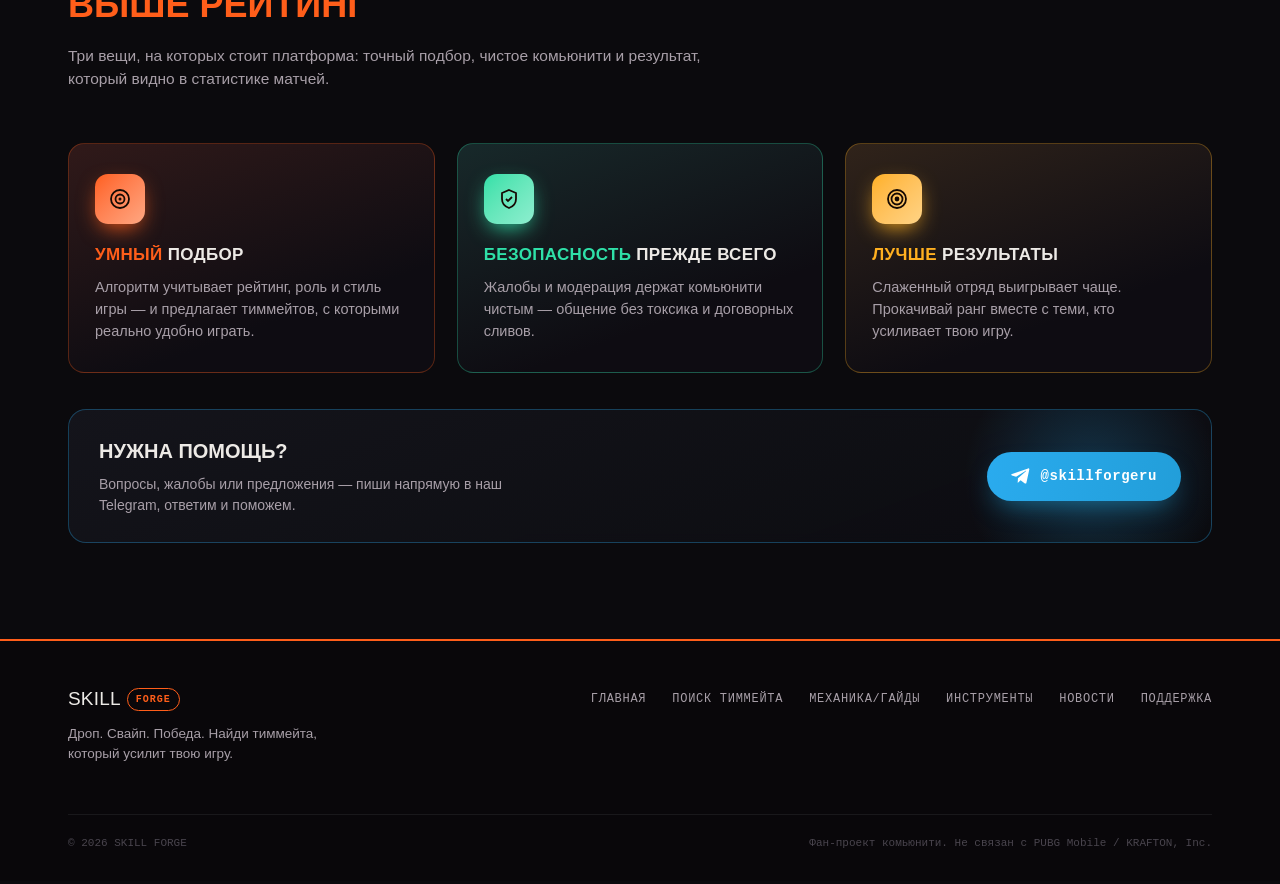
==== commit 3b9c6f71: "Free guide 'Движение и позиции': dedicated page content (bulleted list + highlighted key moments)" ====
--- a/index.html
+++ b/index.html
@@ -2618,7 +2618,7 @@
 })();
 /* free-guide cards: open dedicated page */
 (function(){
-  var MAP = { 'Основы игры':'basics', 'Карта и ротации':'map', 'Ситуации и решения':'situations' };
+  var MAP = { 'Основы игры':'basics', 'Карта и ротации':'map', 'Движение и позиции':'movement', 'Ситуации и решения':'situations' };
   function init(){
     document.querySelectorAll('.gpanel:not(.gpro) .gcard').forEach(function(card){
       var h=card.querySelector('h4'); var btn=card.querySelector('.read-btn');
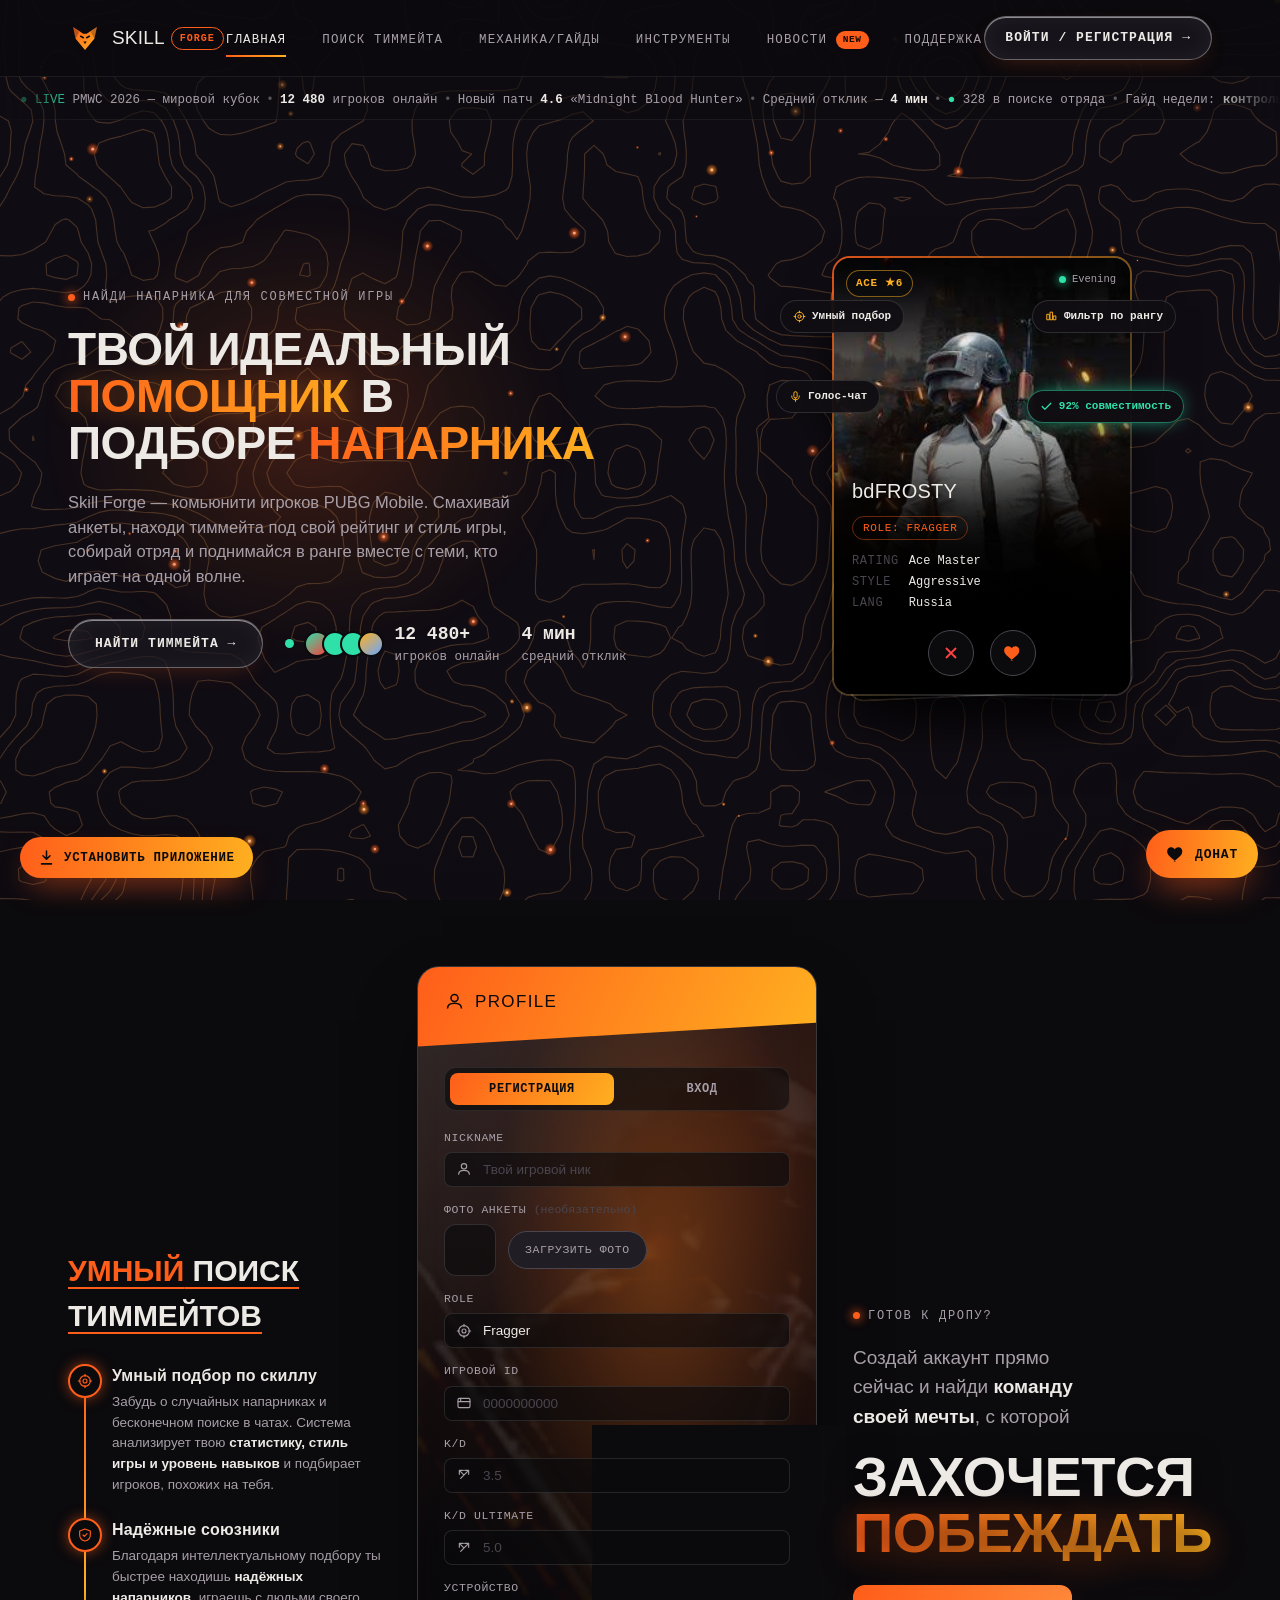
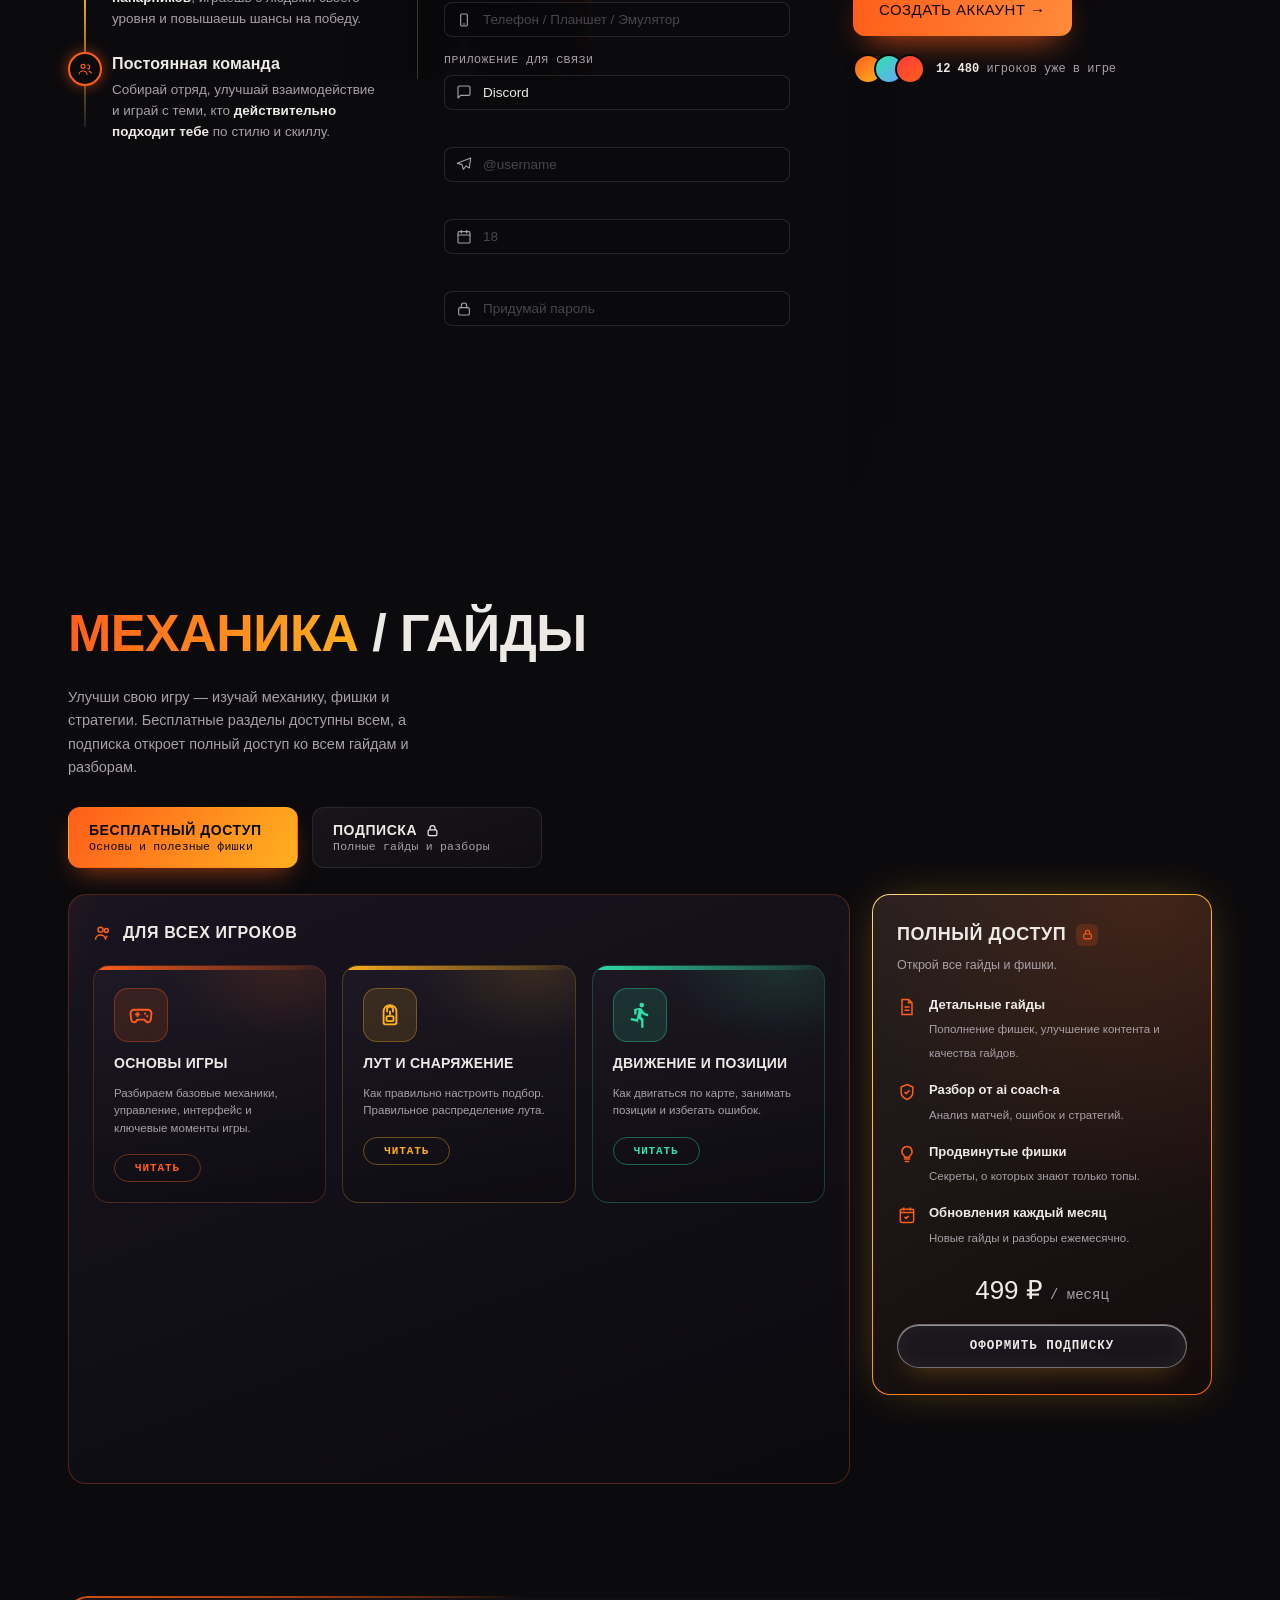
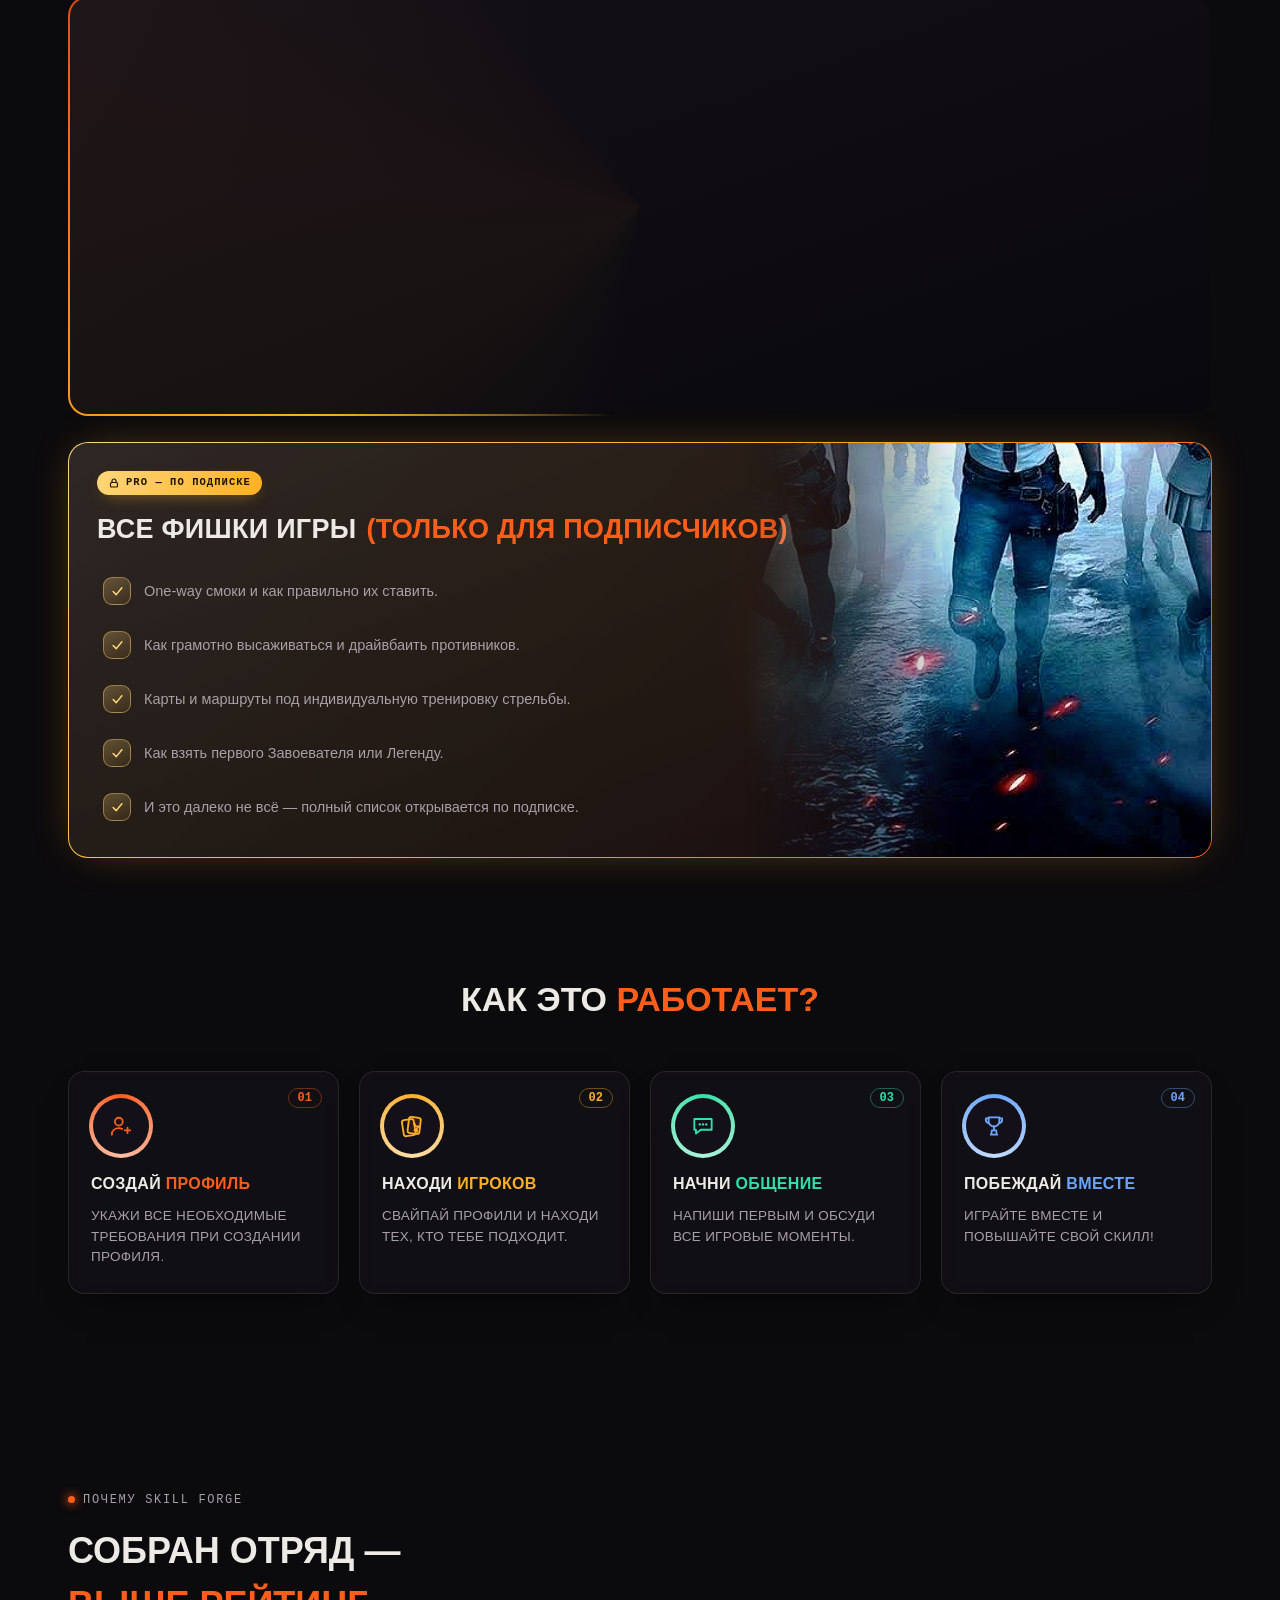
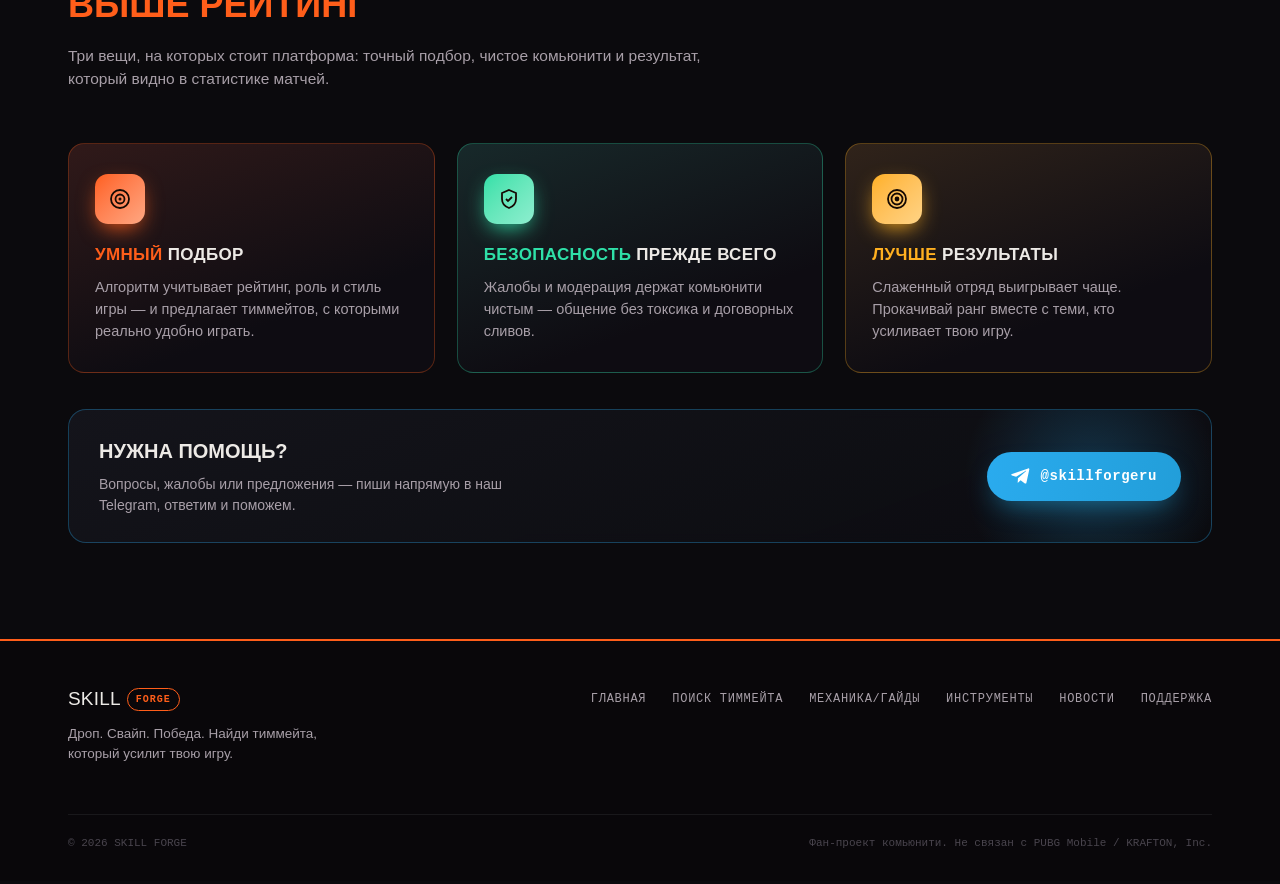
==== commit 36d2c4e8: "Free guide 'Стрельба и отдача': ADS/gyro description + attachments gallery grouped by weapon type (Ш" ====
--- a/index.html
+++ b/index.html
@@ -2618,7 +2618,7 @@
 })();
 /* free-guide cards: open dedicated page */
 (function(){
-  var MAP = { 'Основы игры':'basics', 'Карта и ротации':'map', 'Движение и позиции':'movement', 'Ситуации и решения':'situations' };
+  var MAP = { 'Основы игры':'basics', 'Карта и ротации':'map', 'Движение и позиции':'movement', 'Стрельба и отдача':'shooting', 'Ситуации и решения':'situations' };
   function init(){
     document.querySelectorAll('.gpanel:not(.gpro) .gcard').forEach(function(card){
       var h=card.querySelector('h4'); var btn=card.querySelector('.read-btn');
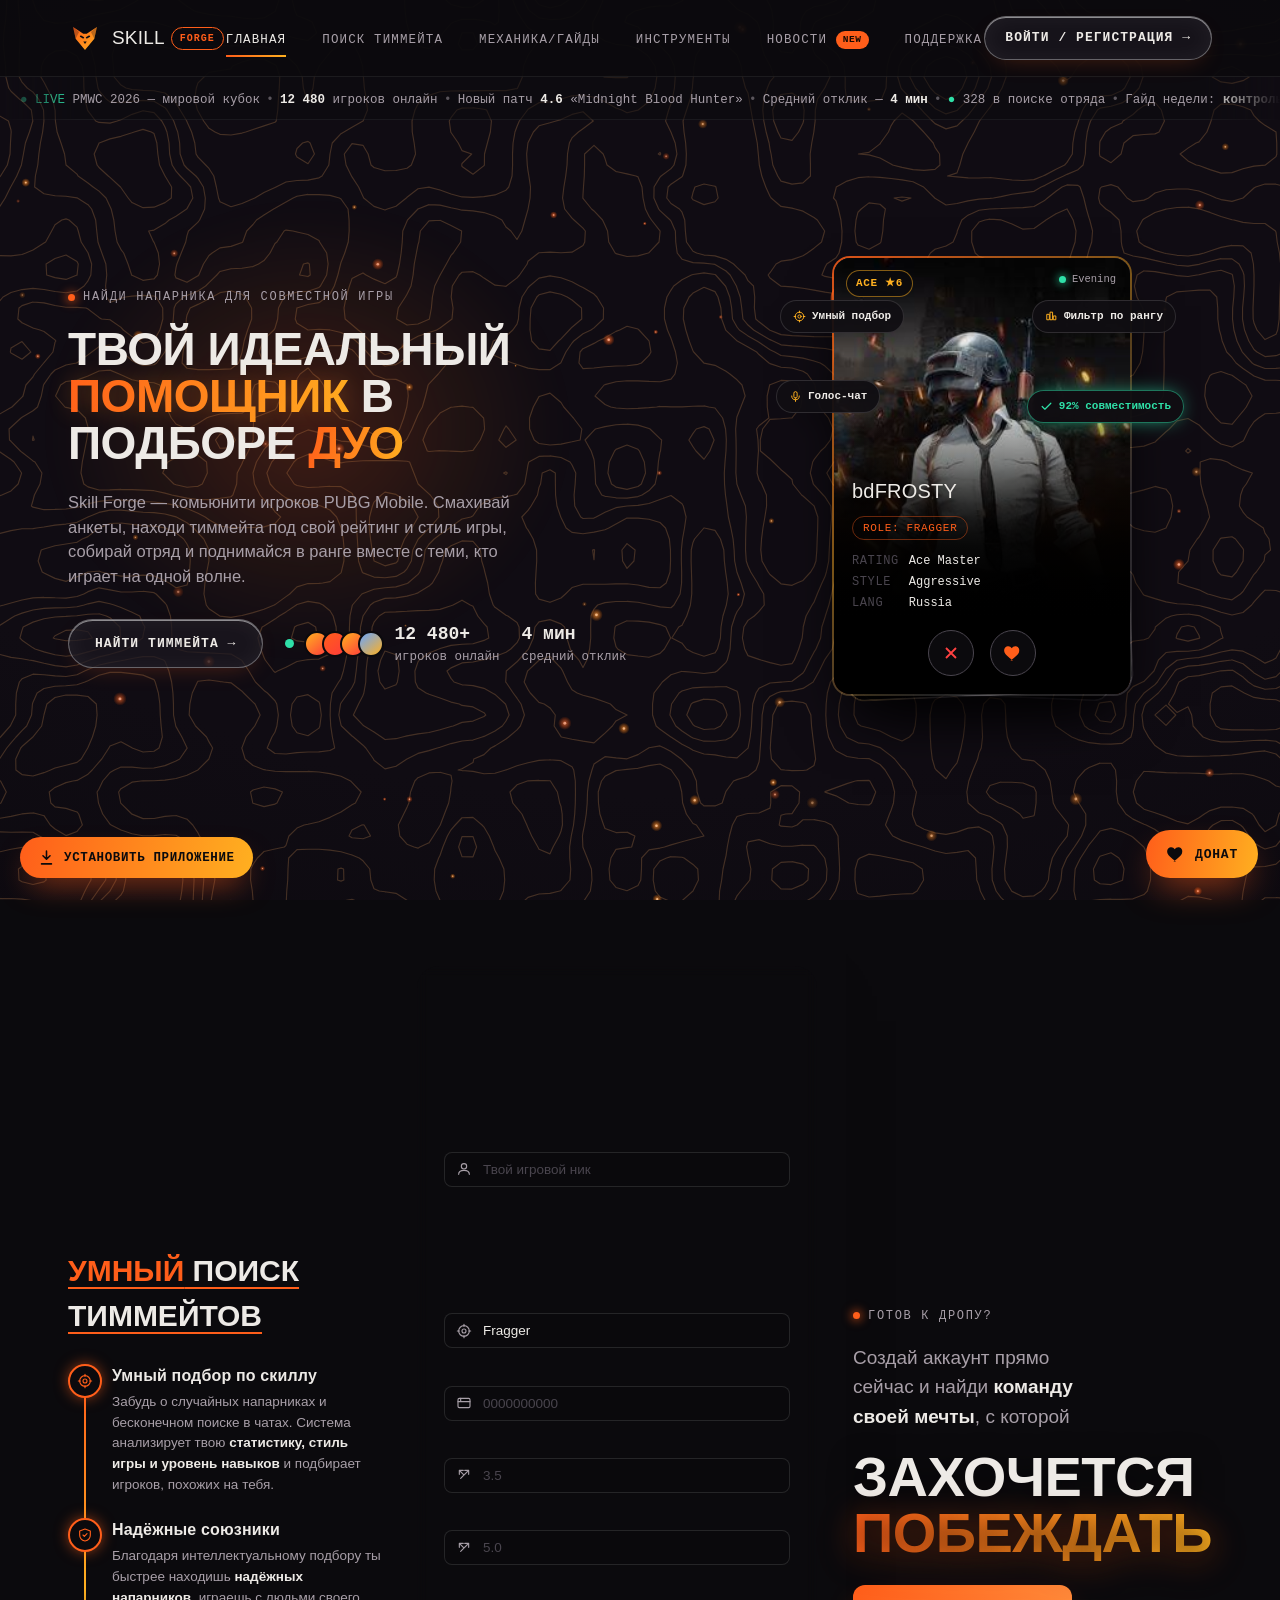
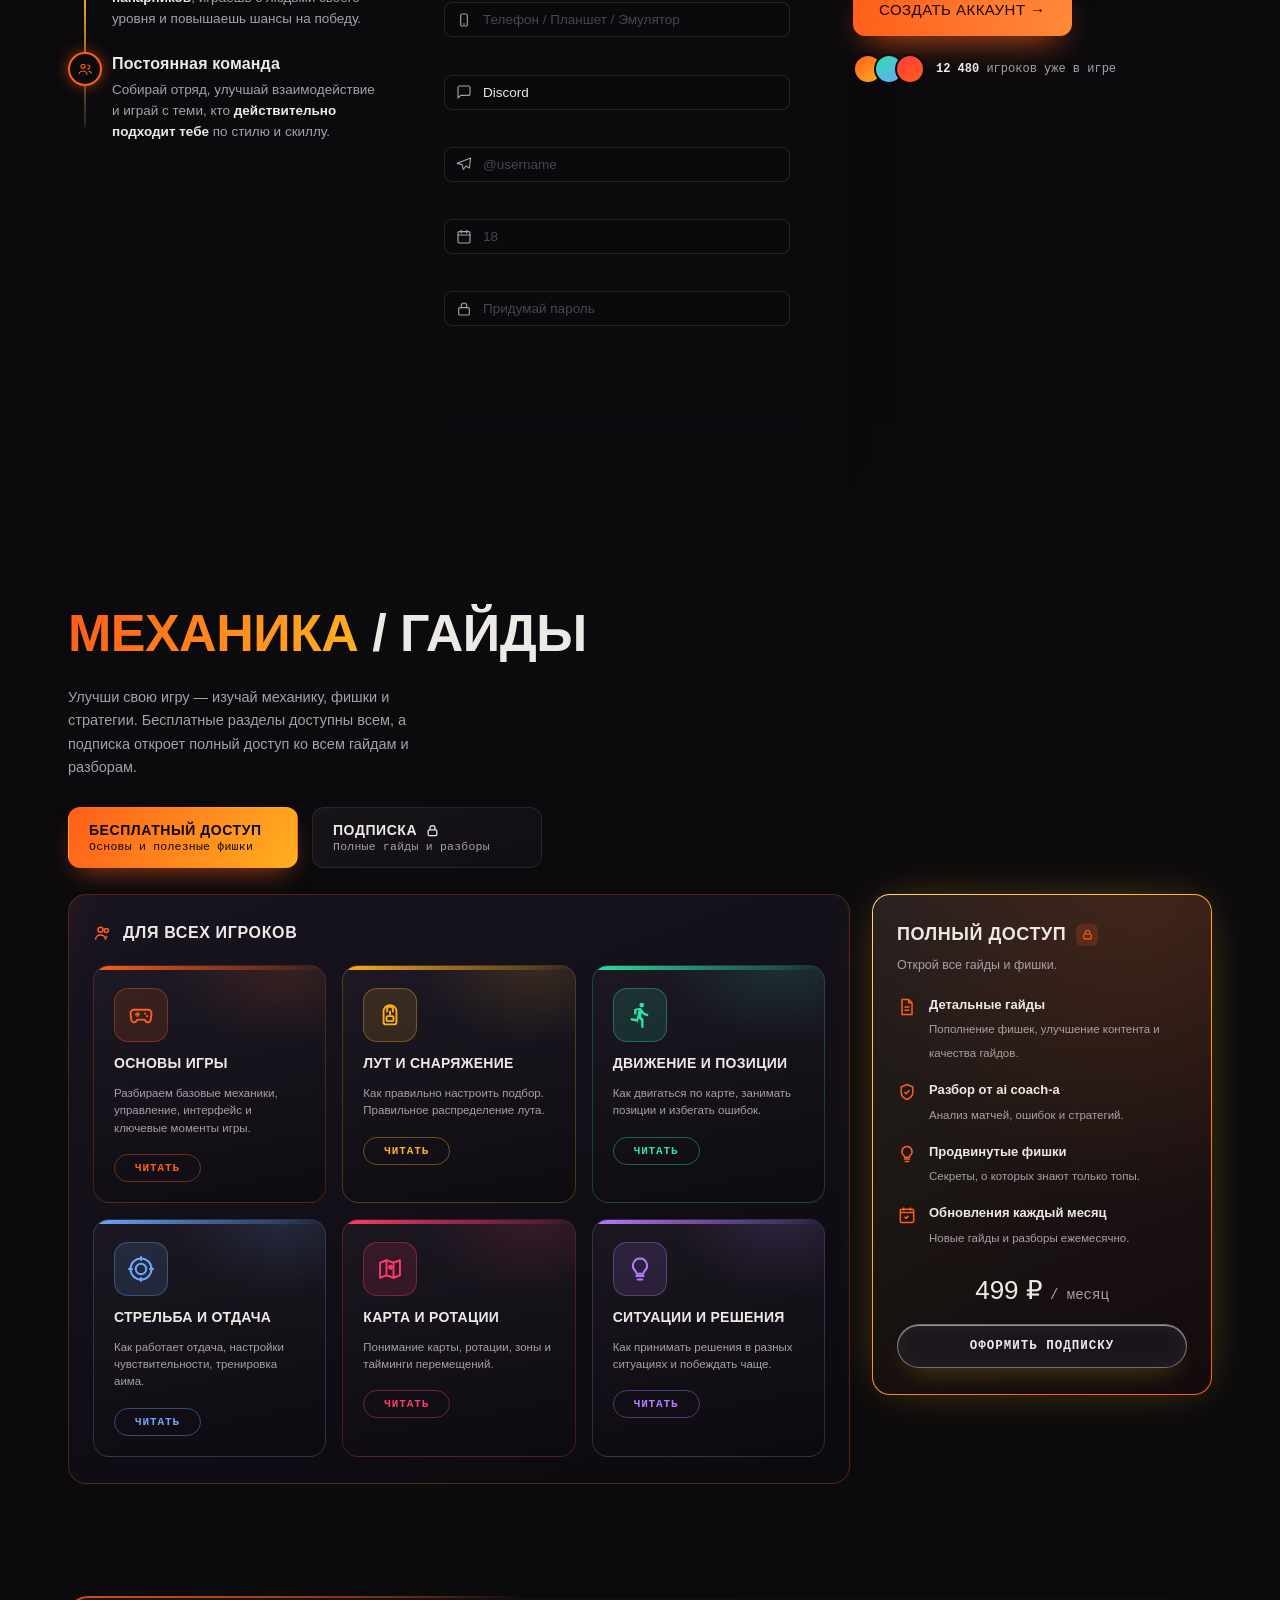
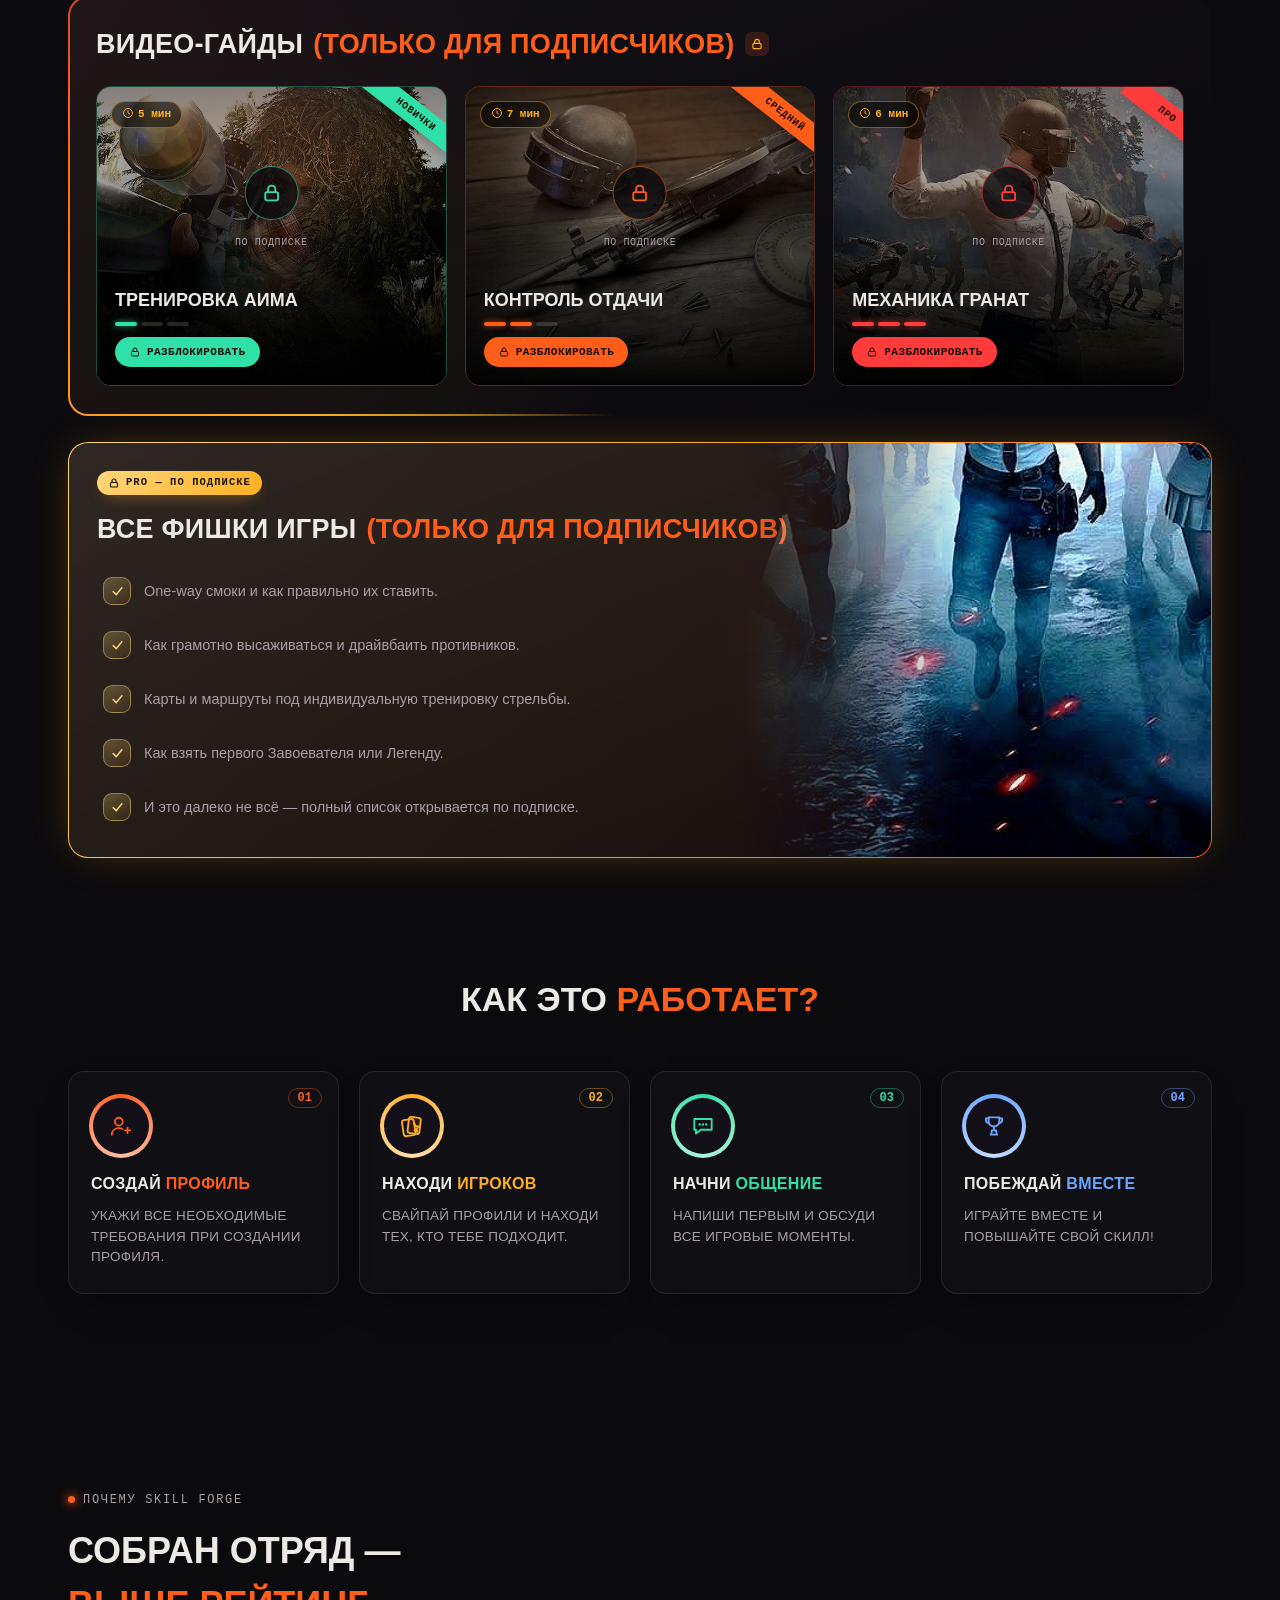
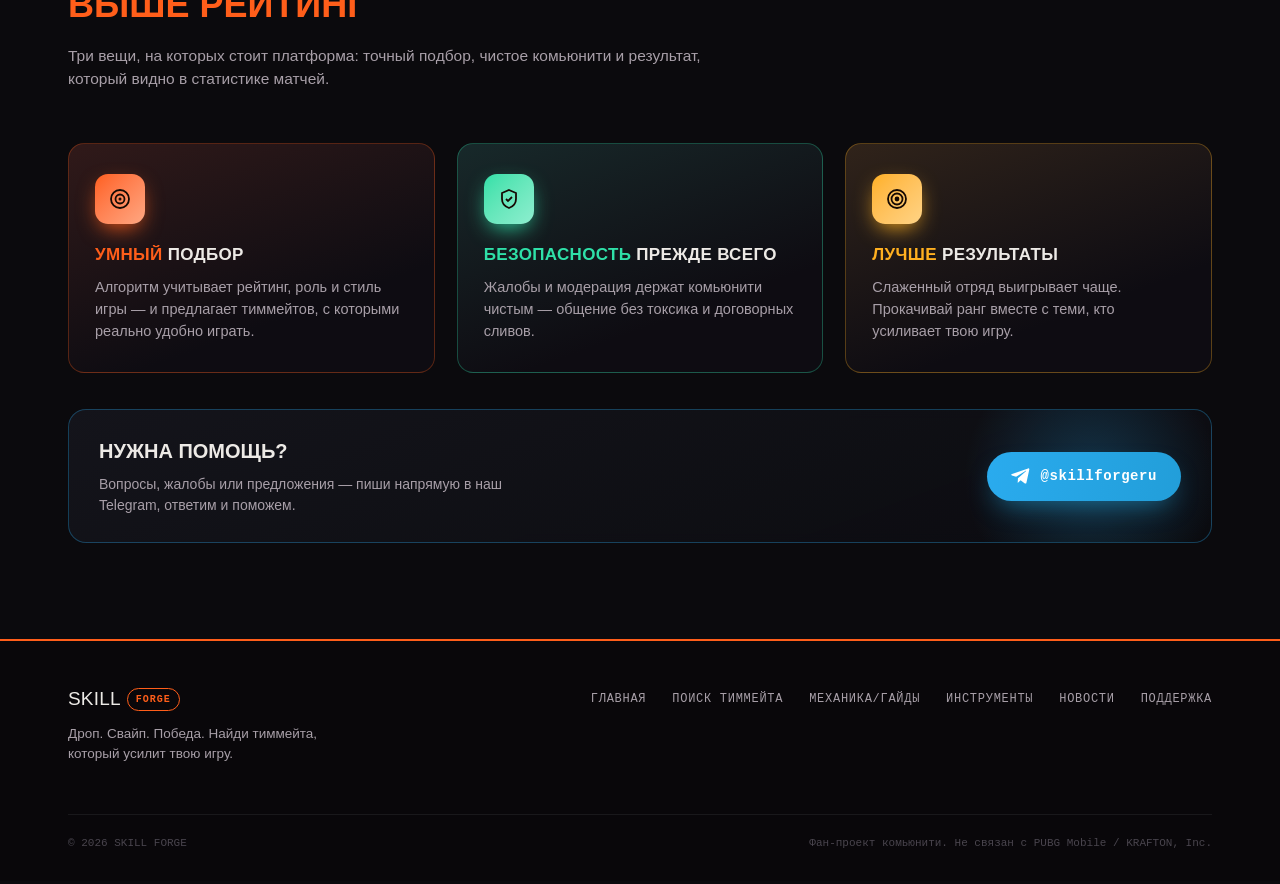
==== commit 75d74186: "Free guide 'Лут и снаряжение': Читать opens tools.html backpack calculator (#calc)" ====
--- a/index.html
+++ b/index.html
@@ -2618,13 +2618,20 @@
 })();
 /* free-guide cards: open dedicated page */
 (function(){
-  var MAP = { 'Основы игры':'basics', 'Карта и ротации':'map', 'Движение и позиции':'movement', 'Стрельба и отдача':'shooting', 'Ситуации и решения':'situations' };
+  var MAP = {
+    'Основы игры':'free-guide.html?id=basics',
+    'Карта и ротации':'free-guide.html?id=map',
+    'Движение и позиции':'free-guide.html?id=movement',
+    'Стрельба и отдача':'free-guide.html?id=shooting',
+    'Ситуации и решения':'free-guide.html?id=situations',
+    'Лут и снаряжение':'tools.html#calc'
+  };
   function init(){
     document.querySelectorAll('.gpanel:not(.gpro) .gcard').forEach(function(card){
       var h=card.querySelector('h4'); var btn=card.querySelector('.read-btn');
-      if(!h||!btn) return; var id=MAP[h.textContent.trim()];
-      if(!id) return;
-      btn.addEventListener('click',function(){ location.href='free-guide.html?id='+id; });
+      if(!h||!btn) return; var url=MAP[h.textContent.trim()];
+      if(!url) return;
+      btn.addEventListener('click',function(){ location.href=url; });
     });
   }
   if(document.readyState==='loading'){ document.addEventListener('DOMContentLoaded', init); } else { init(); }
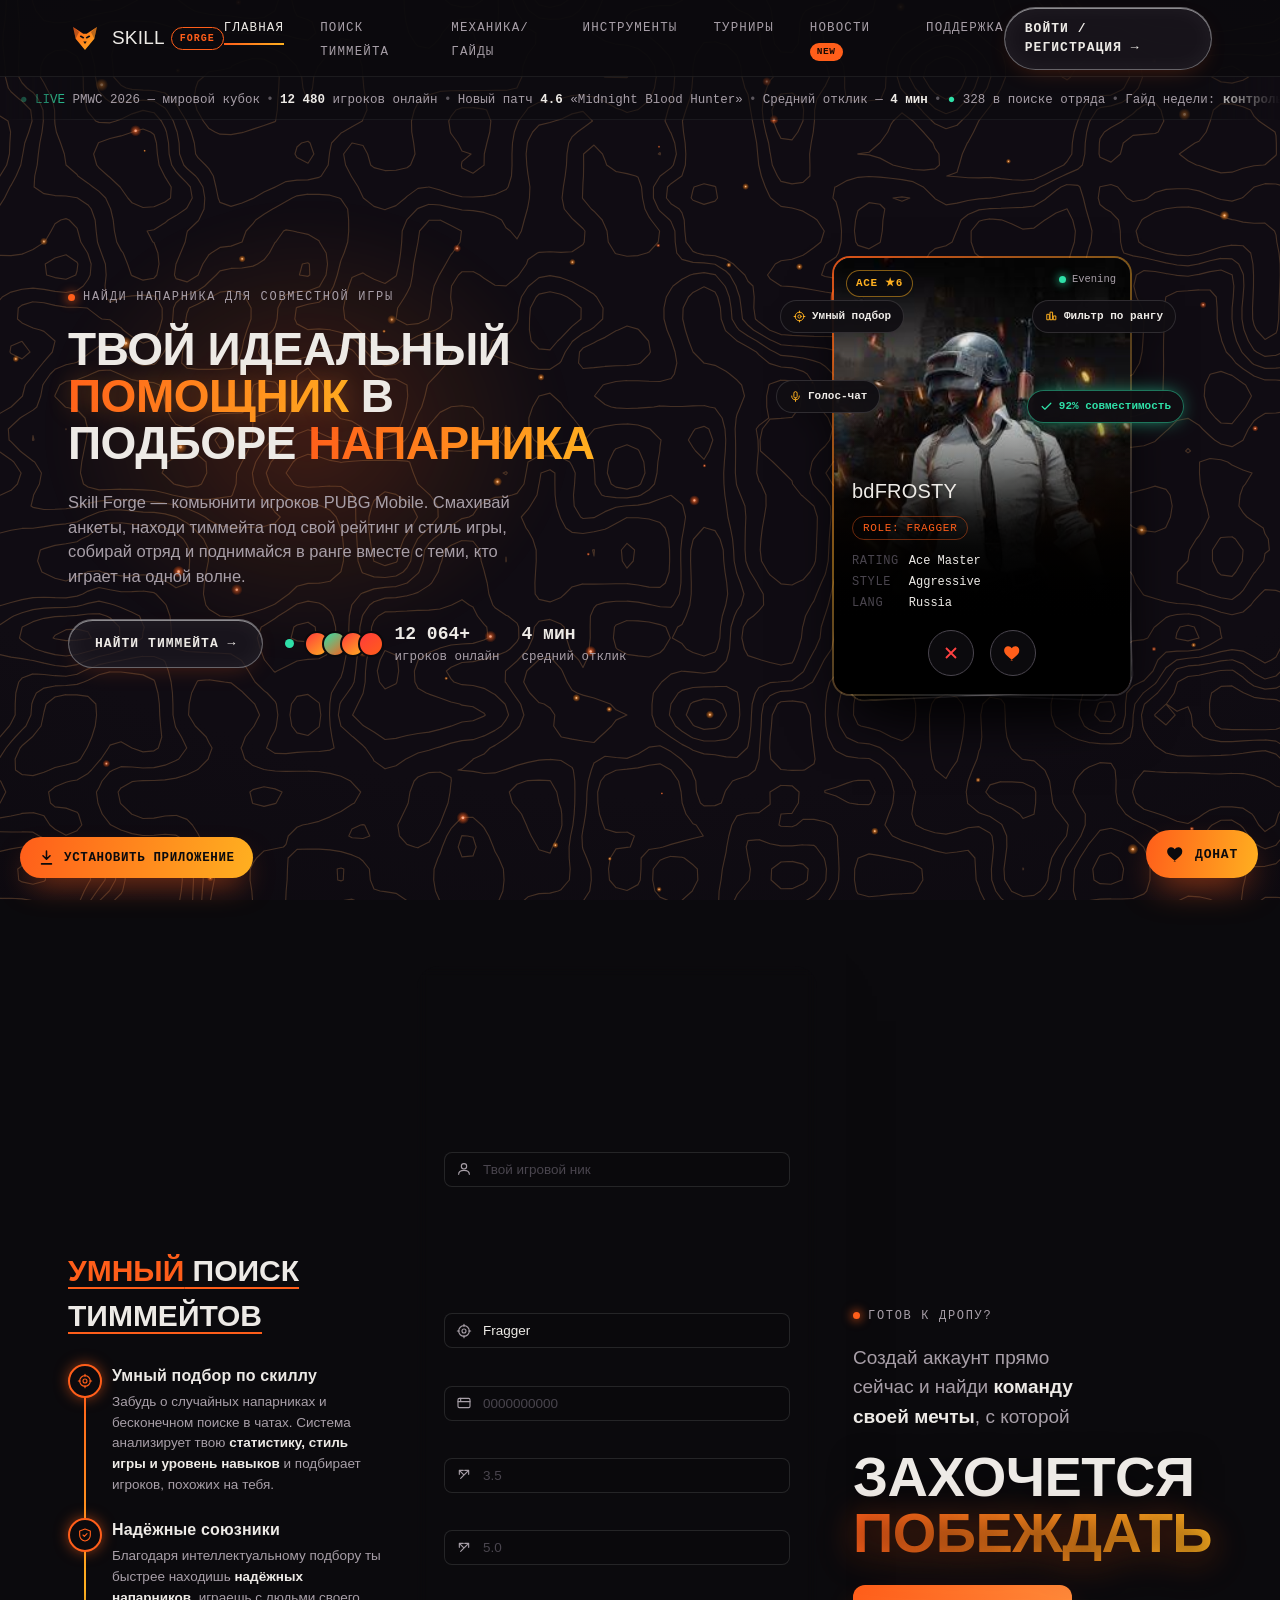
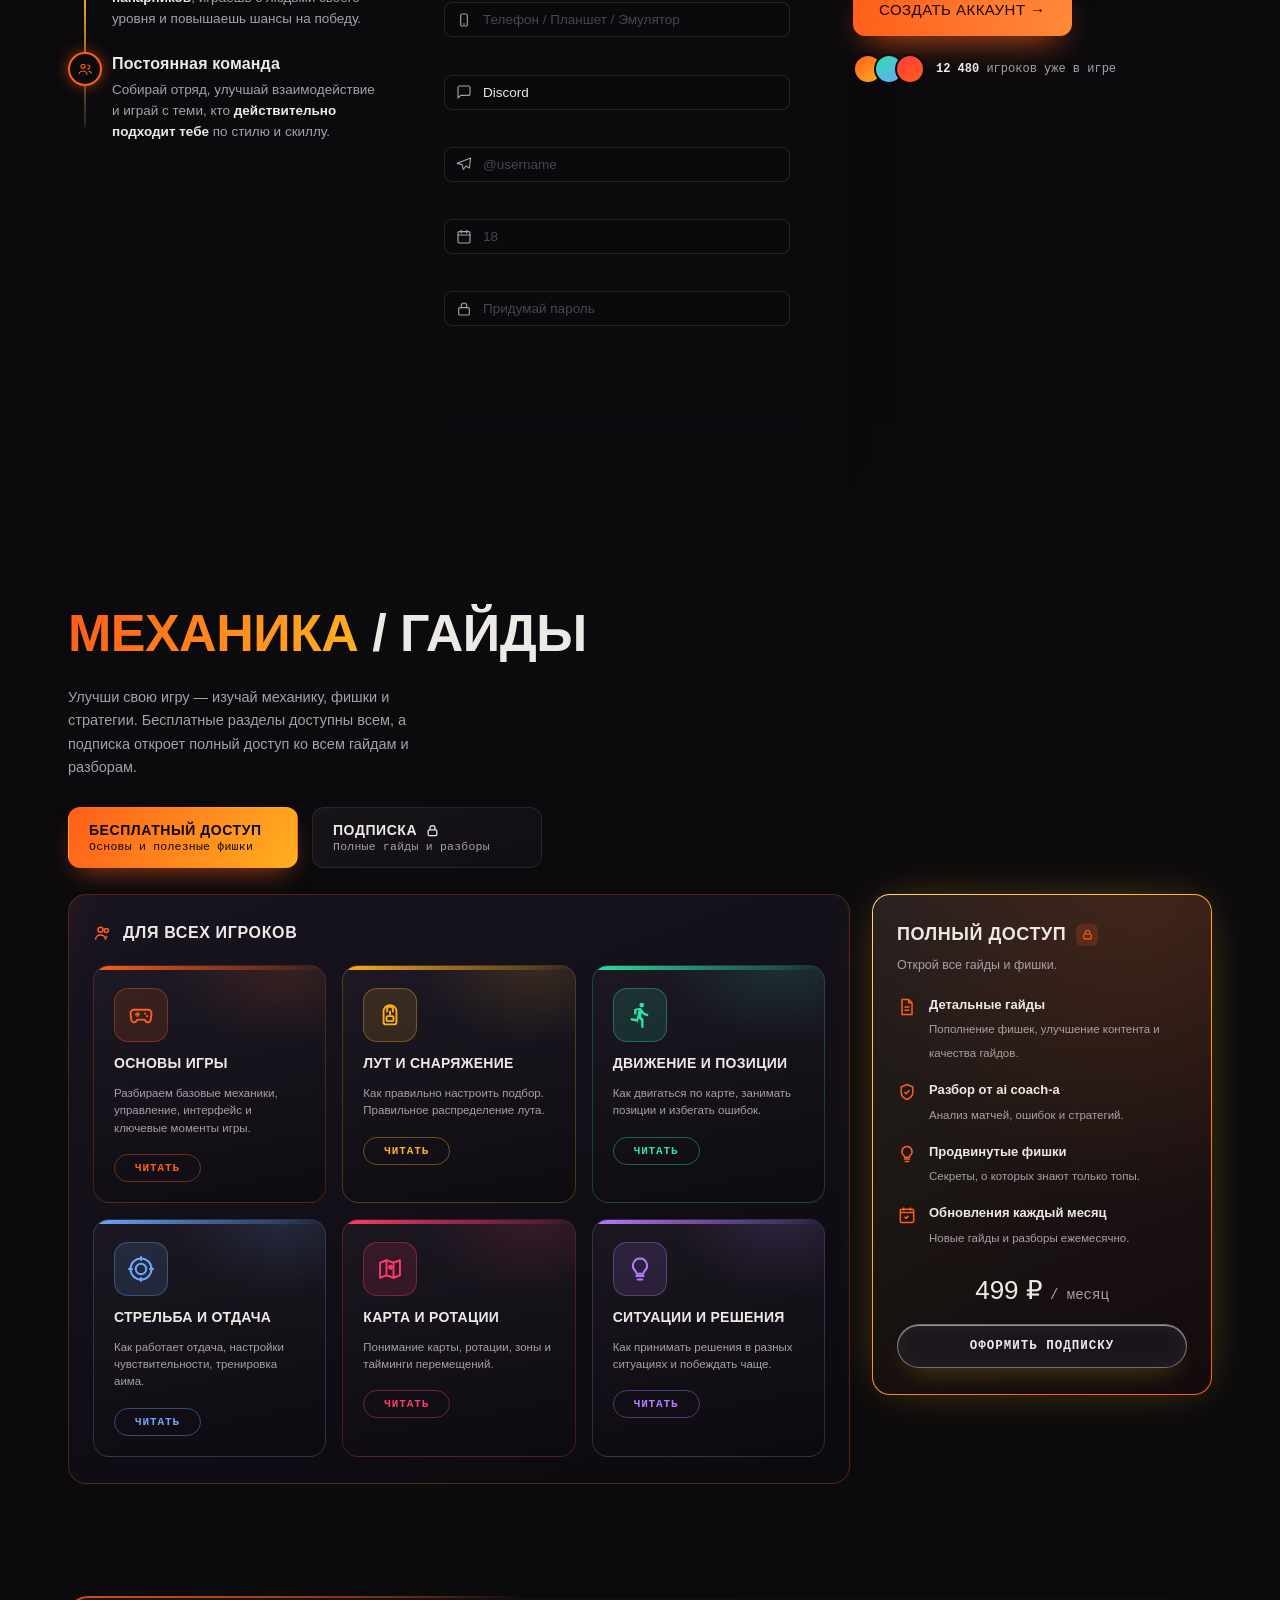
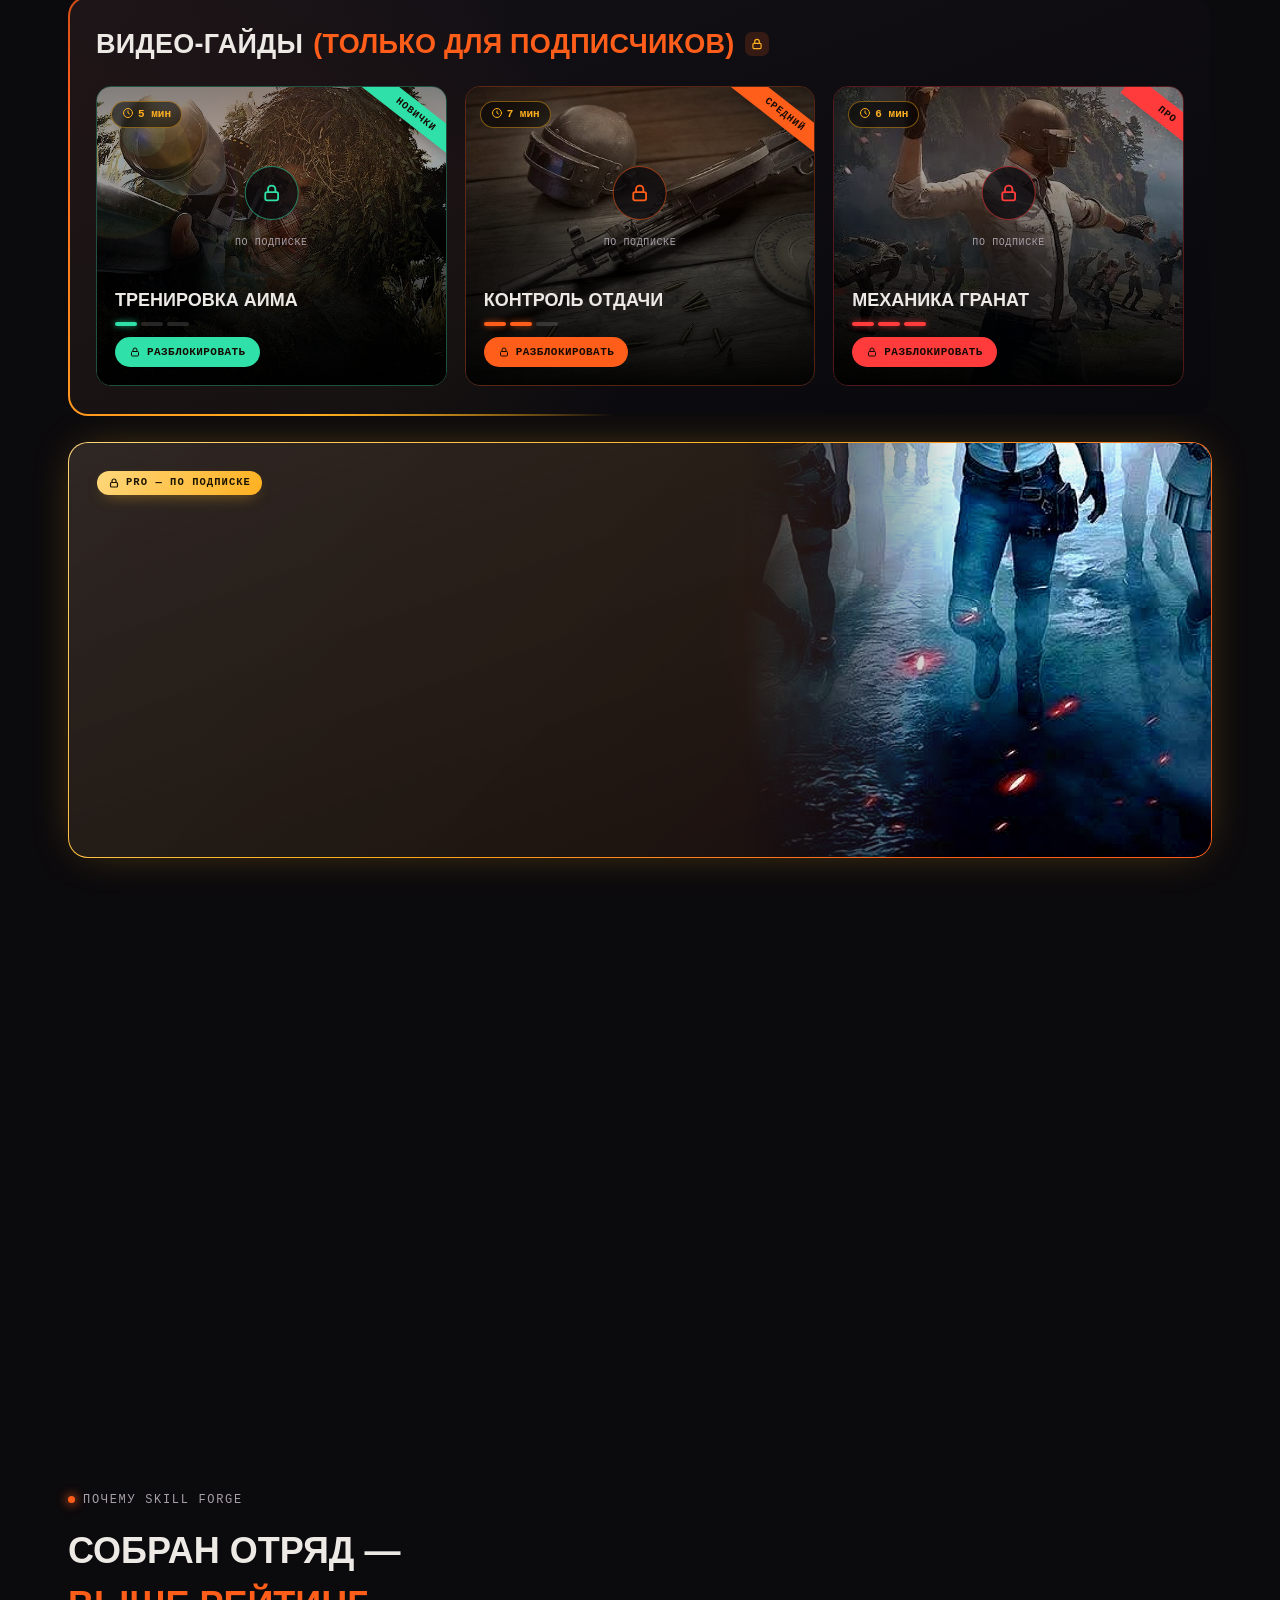
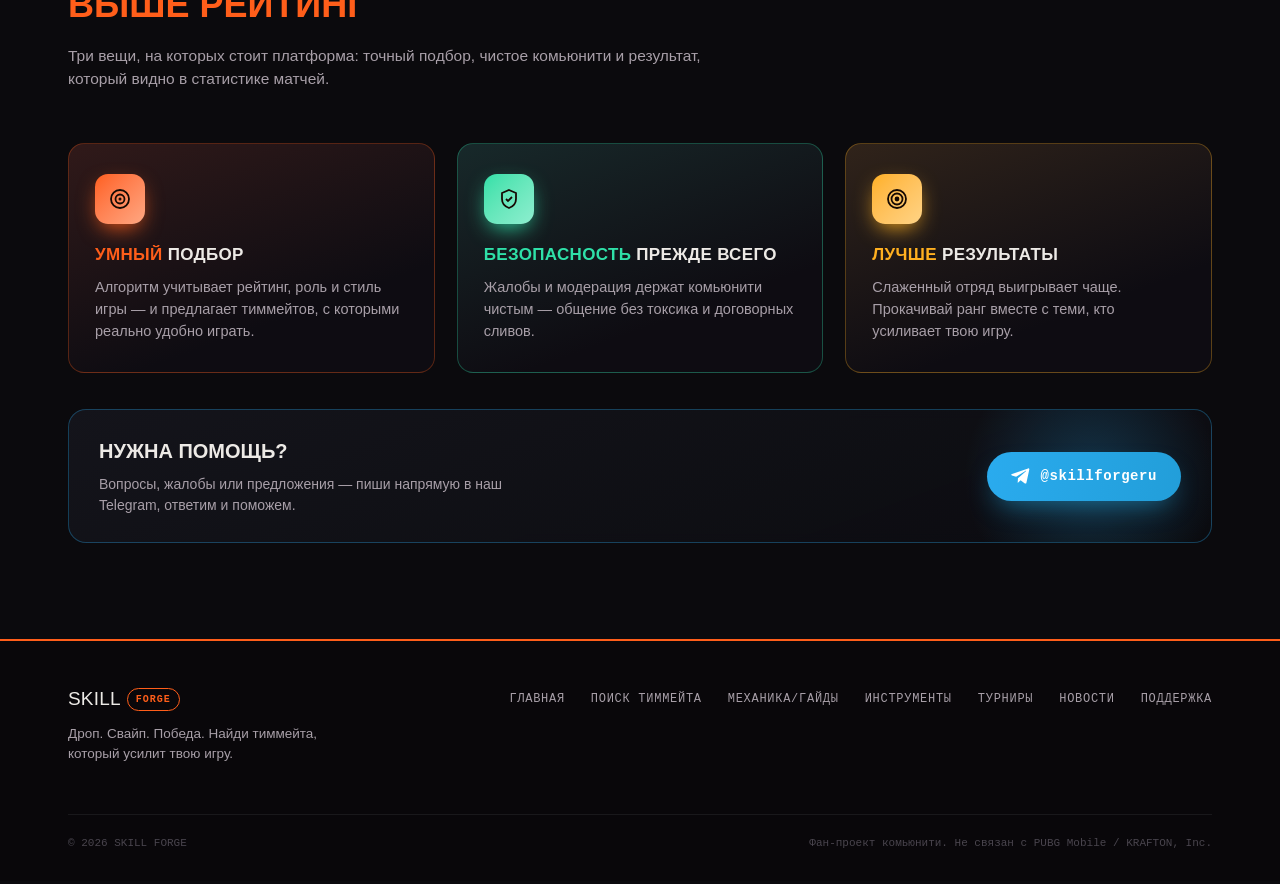
==== commit 9b7b236a: "Add Tournaments page: team roster cards + profile requirements; nav link from index (SW v12)" ====
--- a/index.html
+++ b/index.html
@@ -1666,6 +1666,7 @@
       <li><a href="#search">Поиск тиммейта</a></li>
       <li><a href="guides.html">Механика/Гайды</a></li>
       <li><a href="tools.html">Инструменты</a></li>
+      <li><a href="tournaments.html">Турниры</a></li>
       <li><a href="news.html">Новости</a></li>
       <li><a href="#support">Поддержка</a></li>
     </ul>
@@ -2112,6 +2113,7 @@
         <li><a href="#deck">Поиск тиммейта</a></li>
         <li><a href="guides.html">Механика/Гайды</a></li>
         <li><a href="tools.html">Инструменты</a></li>
+        <li><a href="tournaments.html">Турниры</a></li>
         <li><a href="news.html">Новости</a></li>
         <li><a href="#support">Поддержка</a></li>
       </ul>
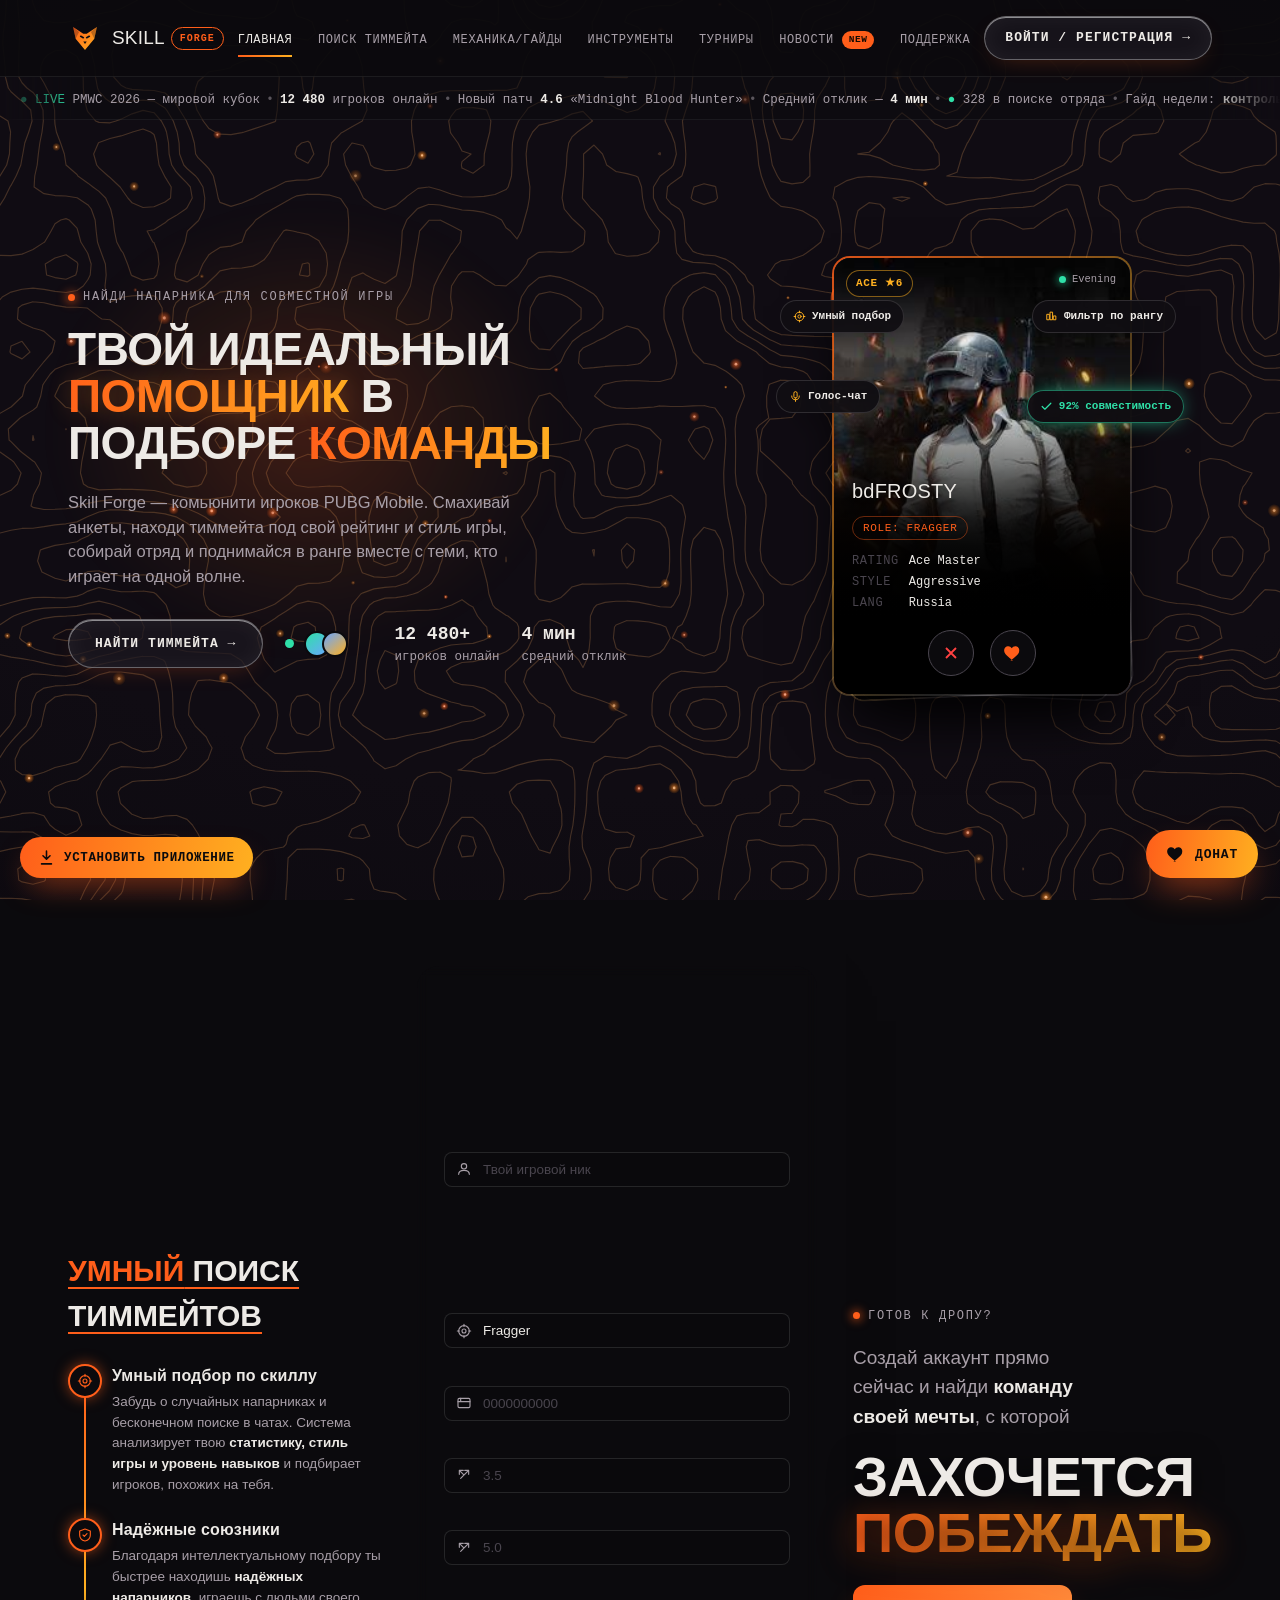
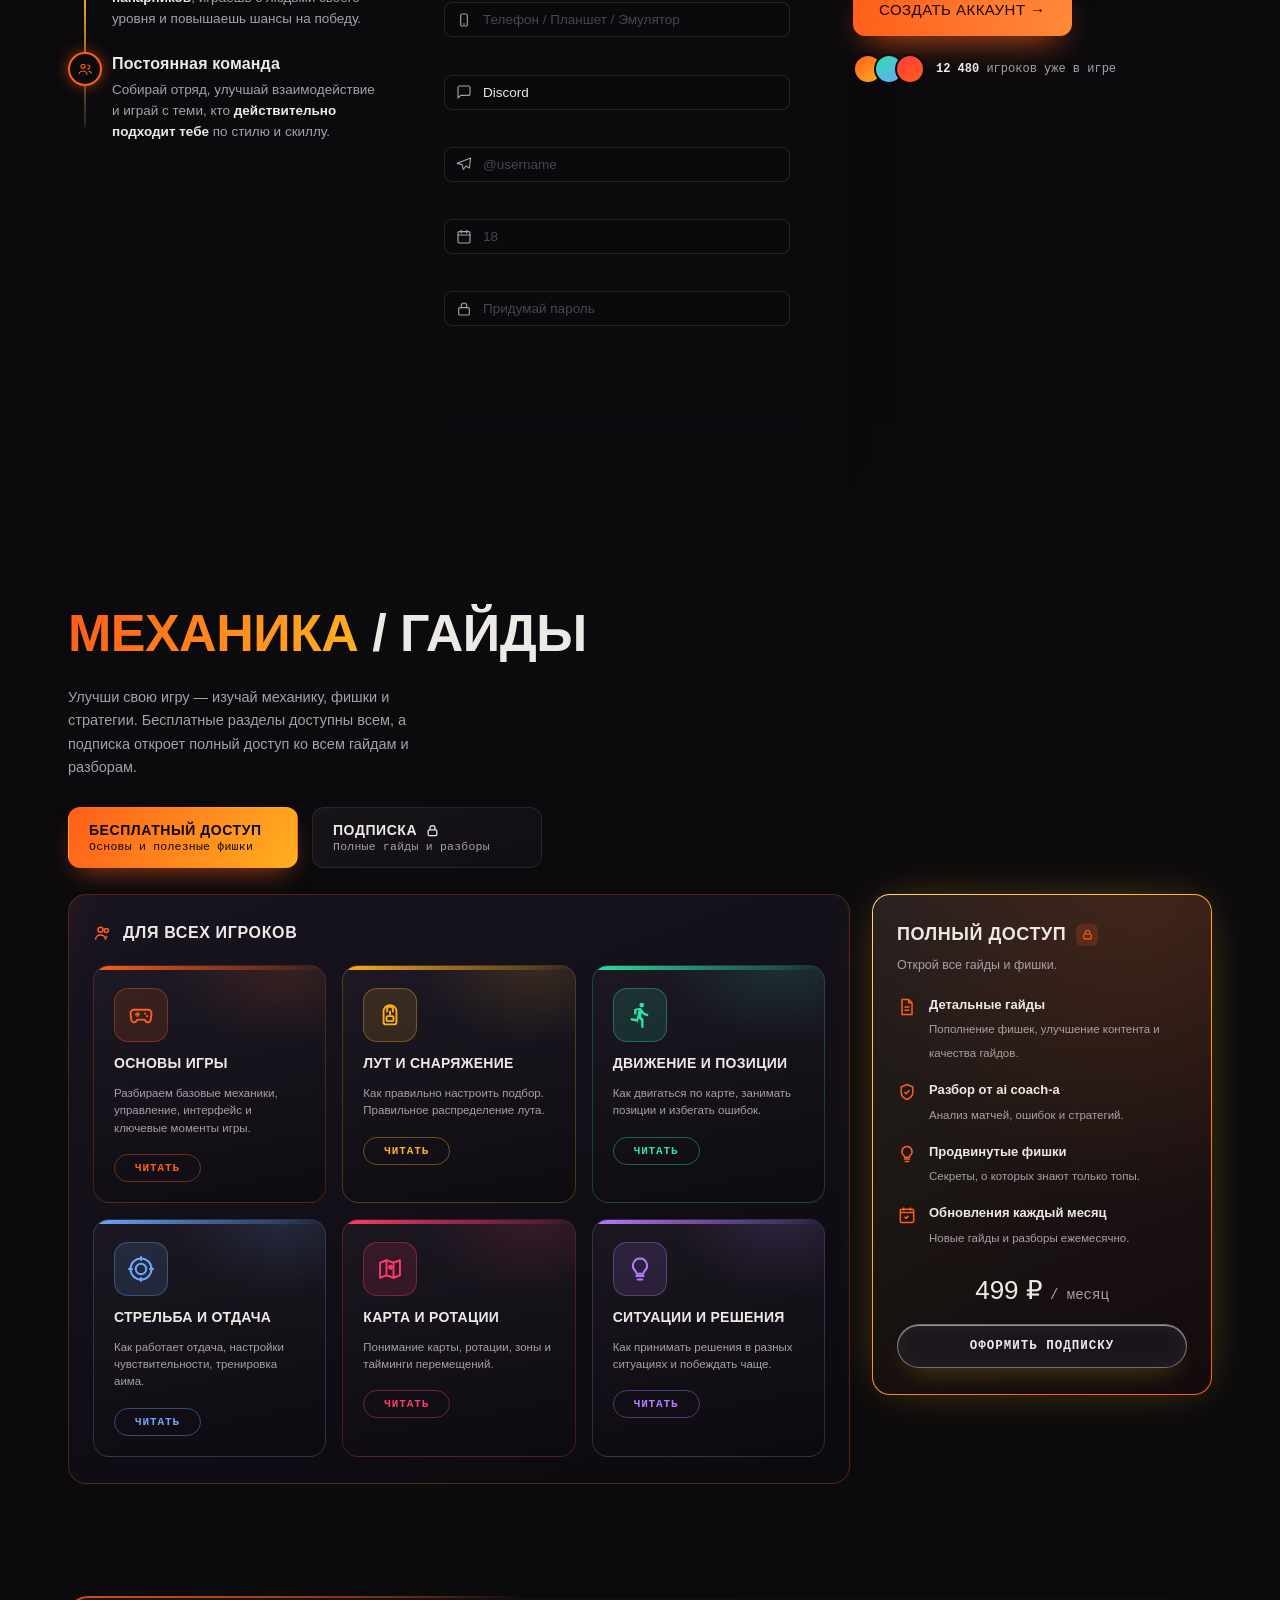
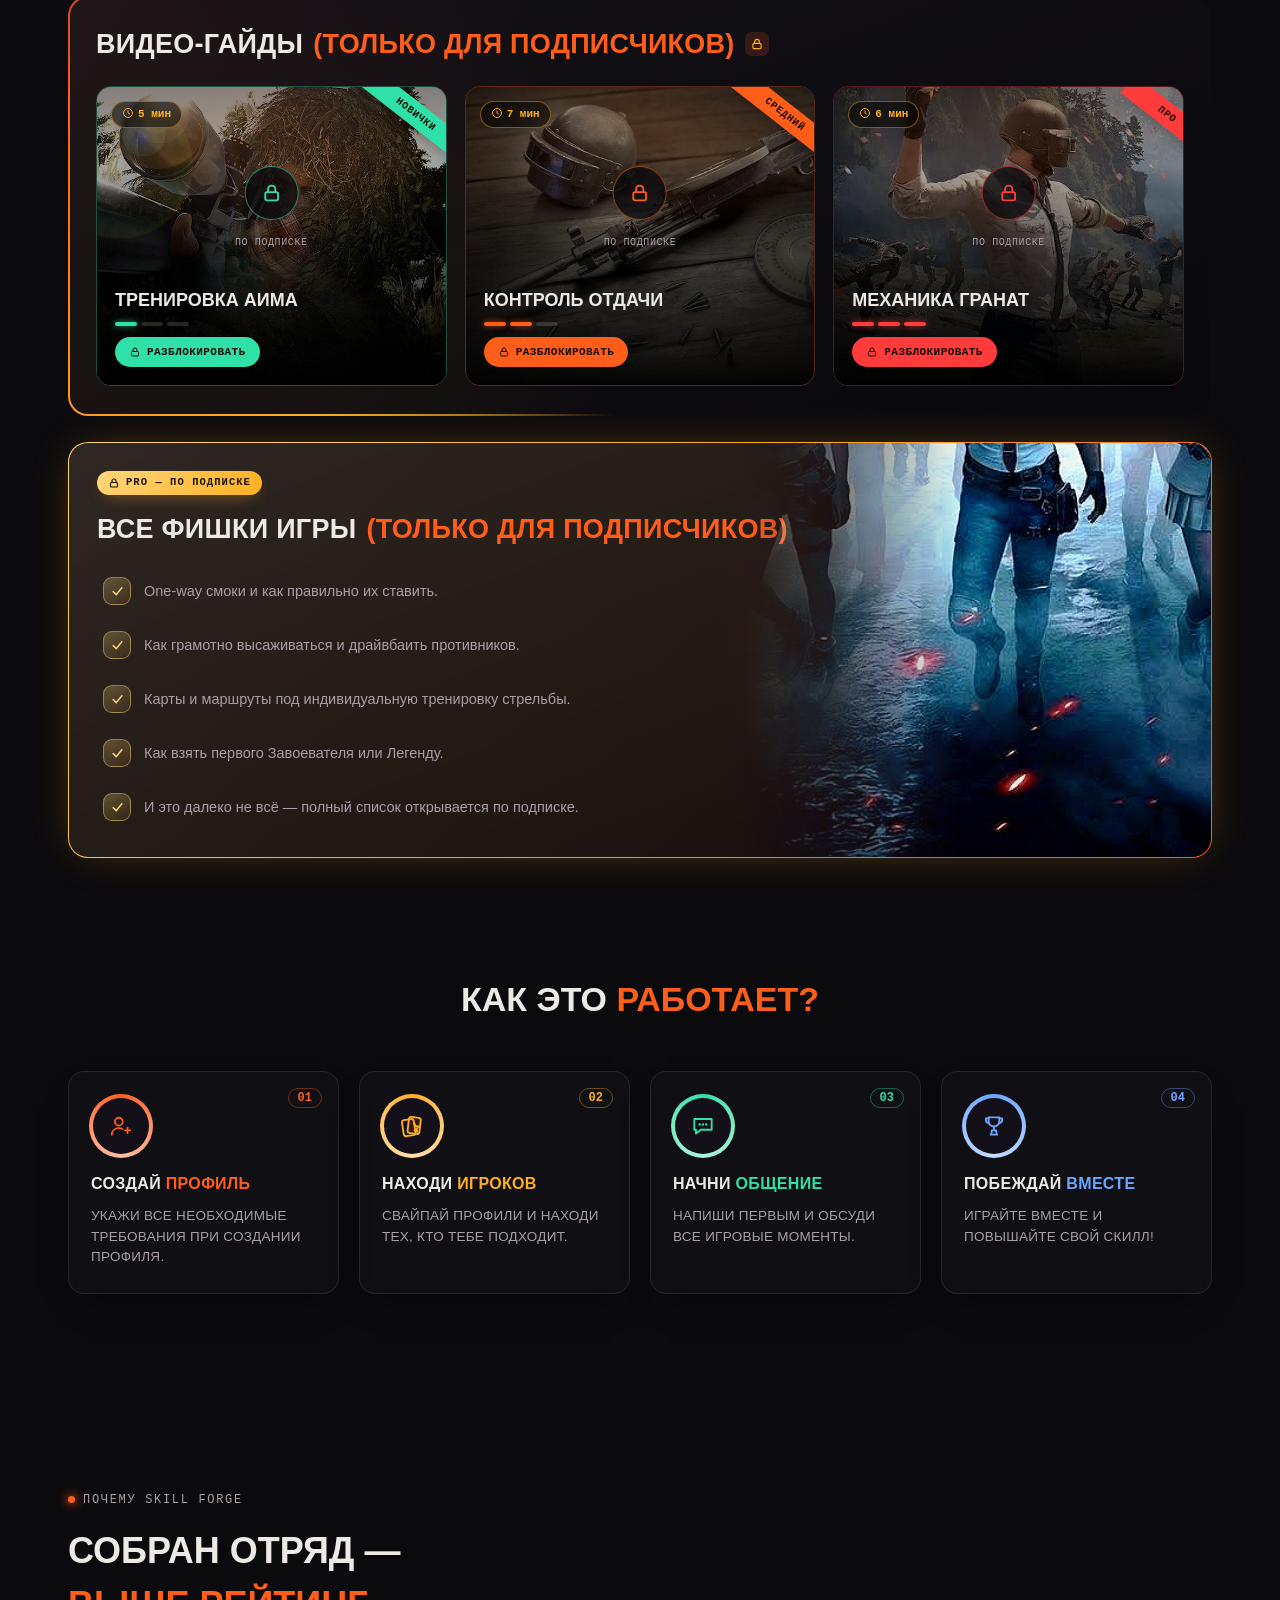
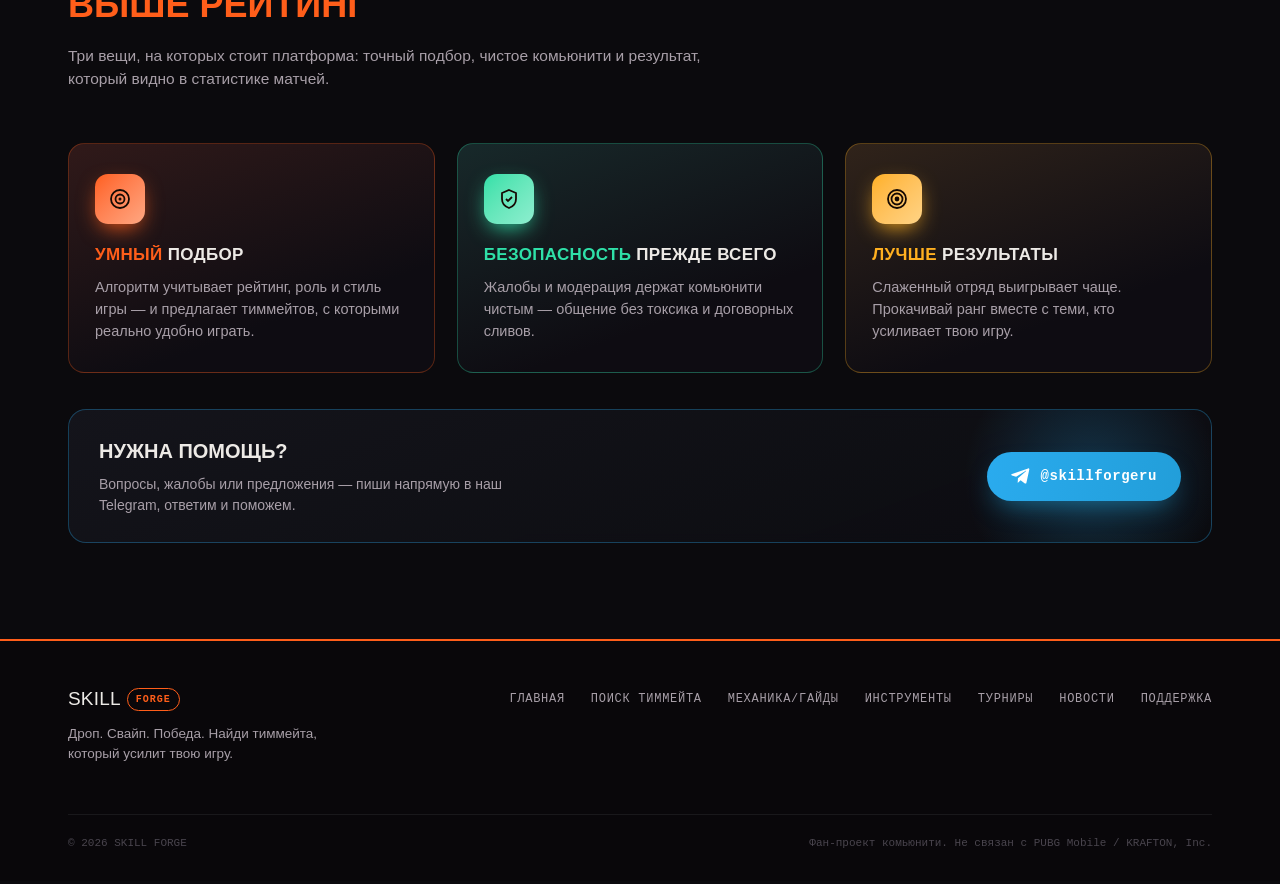
==== commit b1113243: "Nav: prevent link wrapping, tighten spacing, raise burger breakpoint to 1080px so menu fits after ad" ====
--- a/index.html
+++ b/index.html
@@ -178,17 +178,18 @@
   }
 
   .nav-links{
-    display:flex;gap:36px;list-style:none;margin:0;padding:0;
+    display:flex;gap:clamp(16px,2vw,30px);list-style:none;margin:0;padding:0;flex-wrap:nowrap;align-items:center;
   }
   .nav-links a{
     font-family:var(--font-mono);
-    font-size:12.5px;
-    letter-spacing:0.09em;
+    font-size:12px;
+    letter-spacing:0.05em;
     text-transform:uppercase;
     text-decoration:none;
     color:var(--ash);
     position:relative;
     padding-bottom:4px;
+    white-space:nowrap;
   }
   .nav-links a:hover{color:var(--bone);}
   .nav-links a.active{color:var(--bone);}
@@ -201,7 +202,7 @@
   .nav-actions{display:flex;align-items:center;gap:18px;}
   .nav-burger{display:none;background:none;border:1px solid var(--steel);color:var(--bone);padding:8px 10px;}
 
-  @media (max-width:860px){
+  @media (max-width:1080px){
     .nav-links{display:none;}
     .nav-burger{display:inline-flex;}
   }
